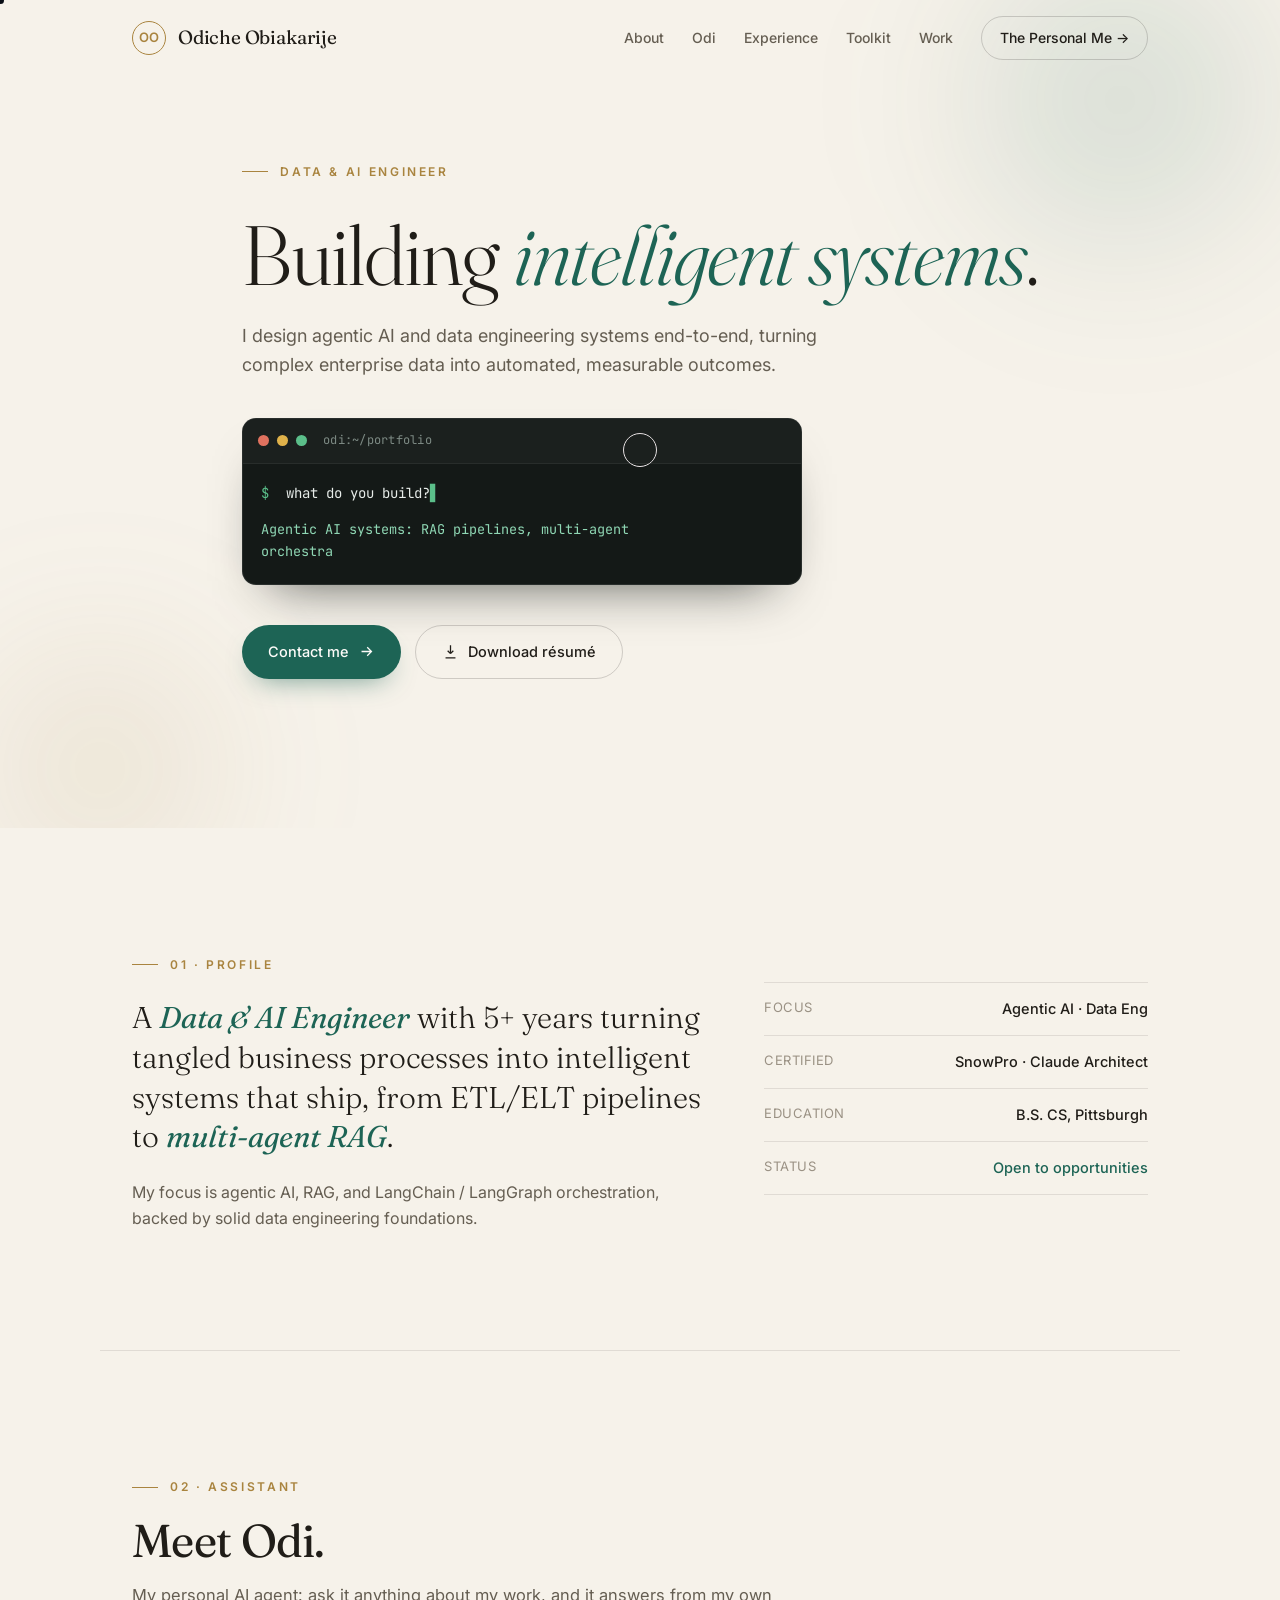
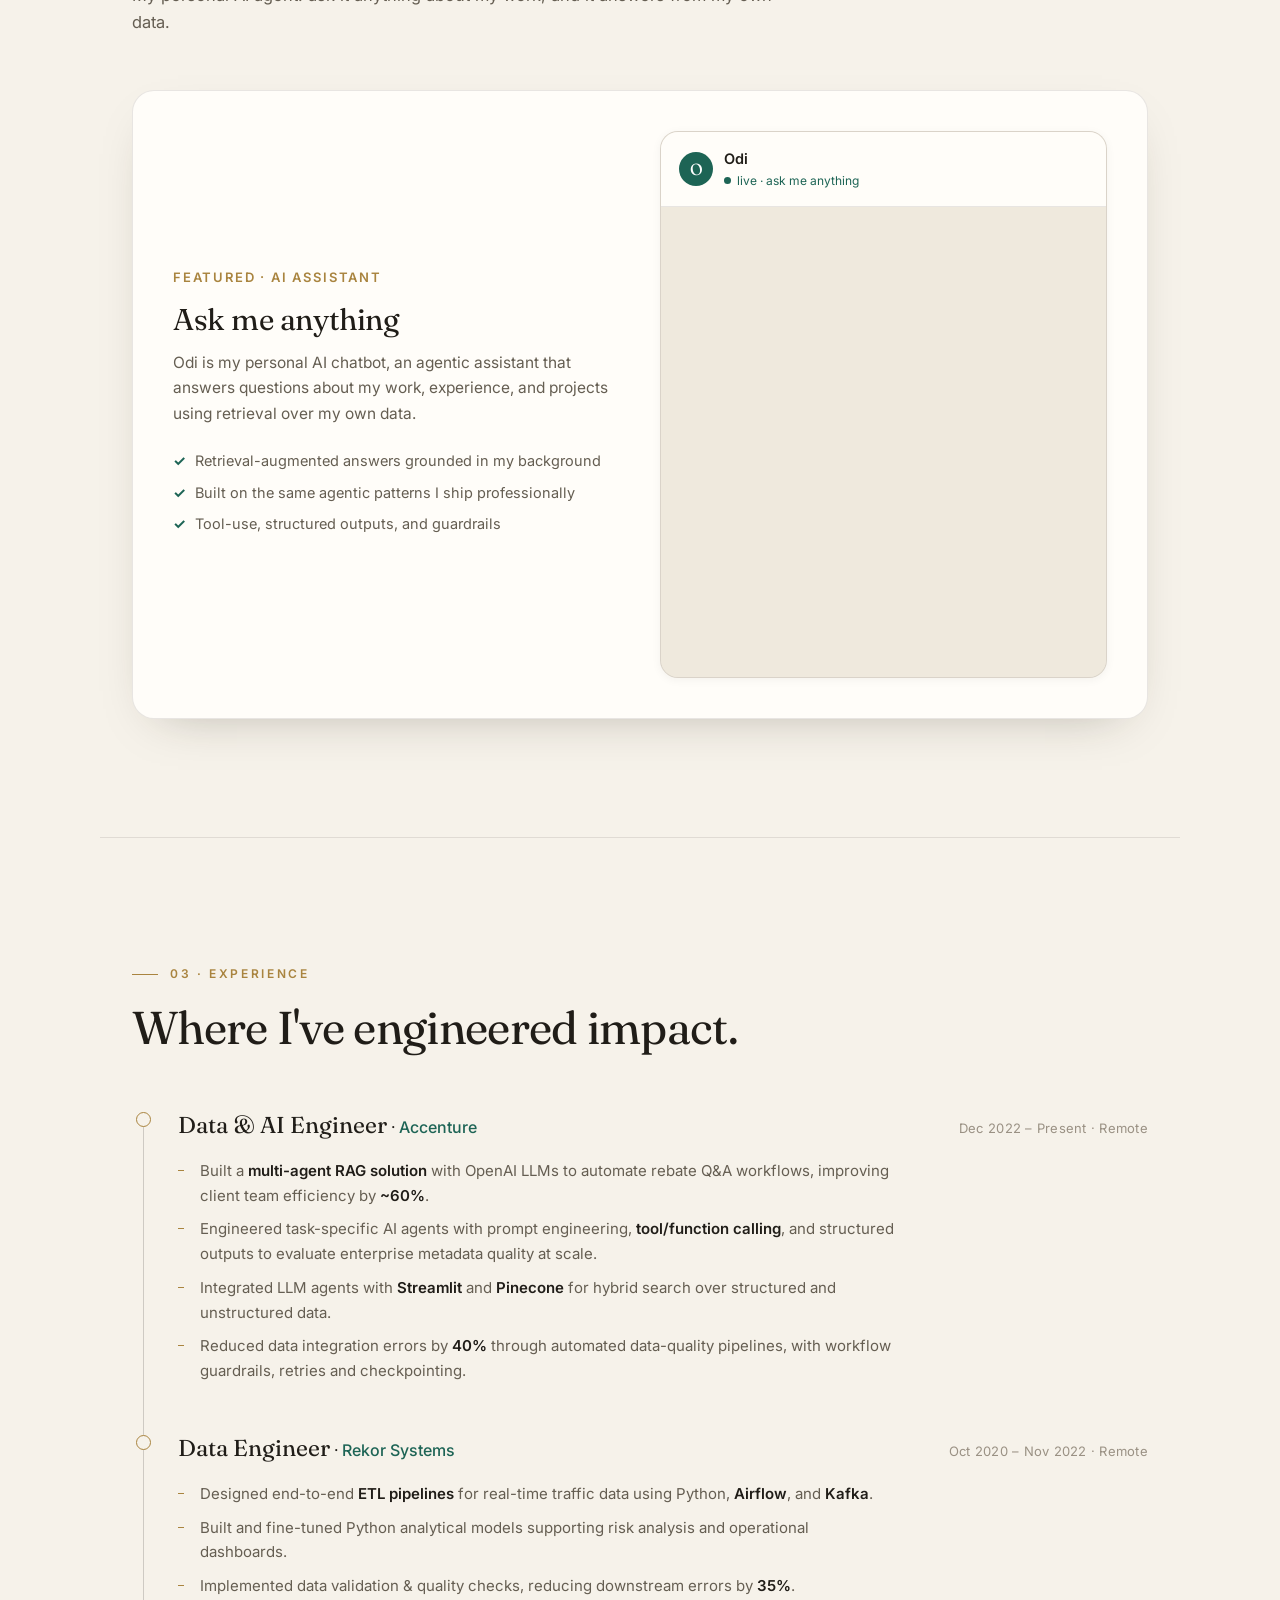
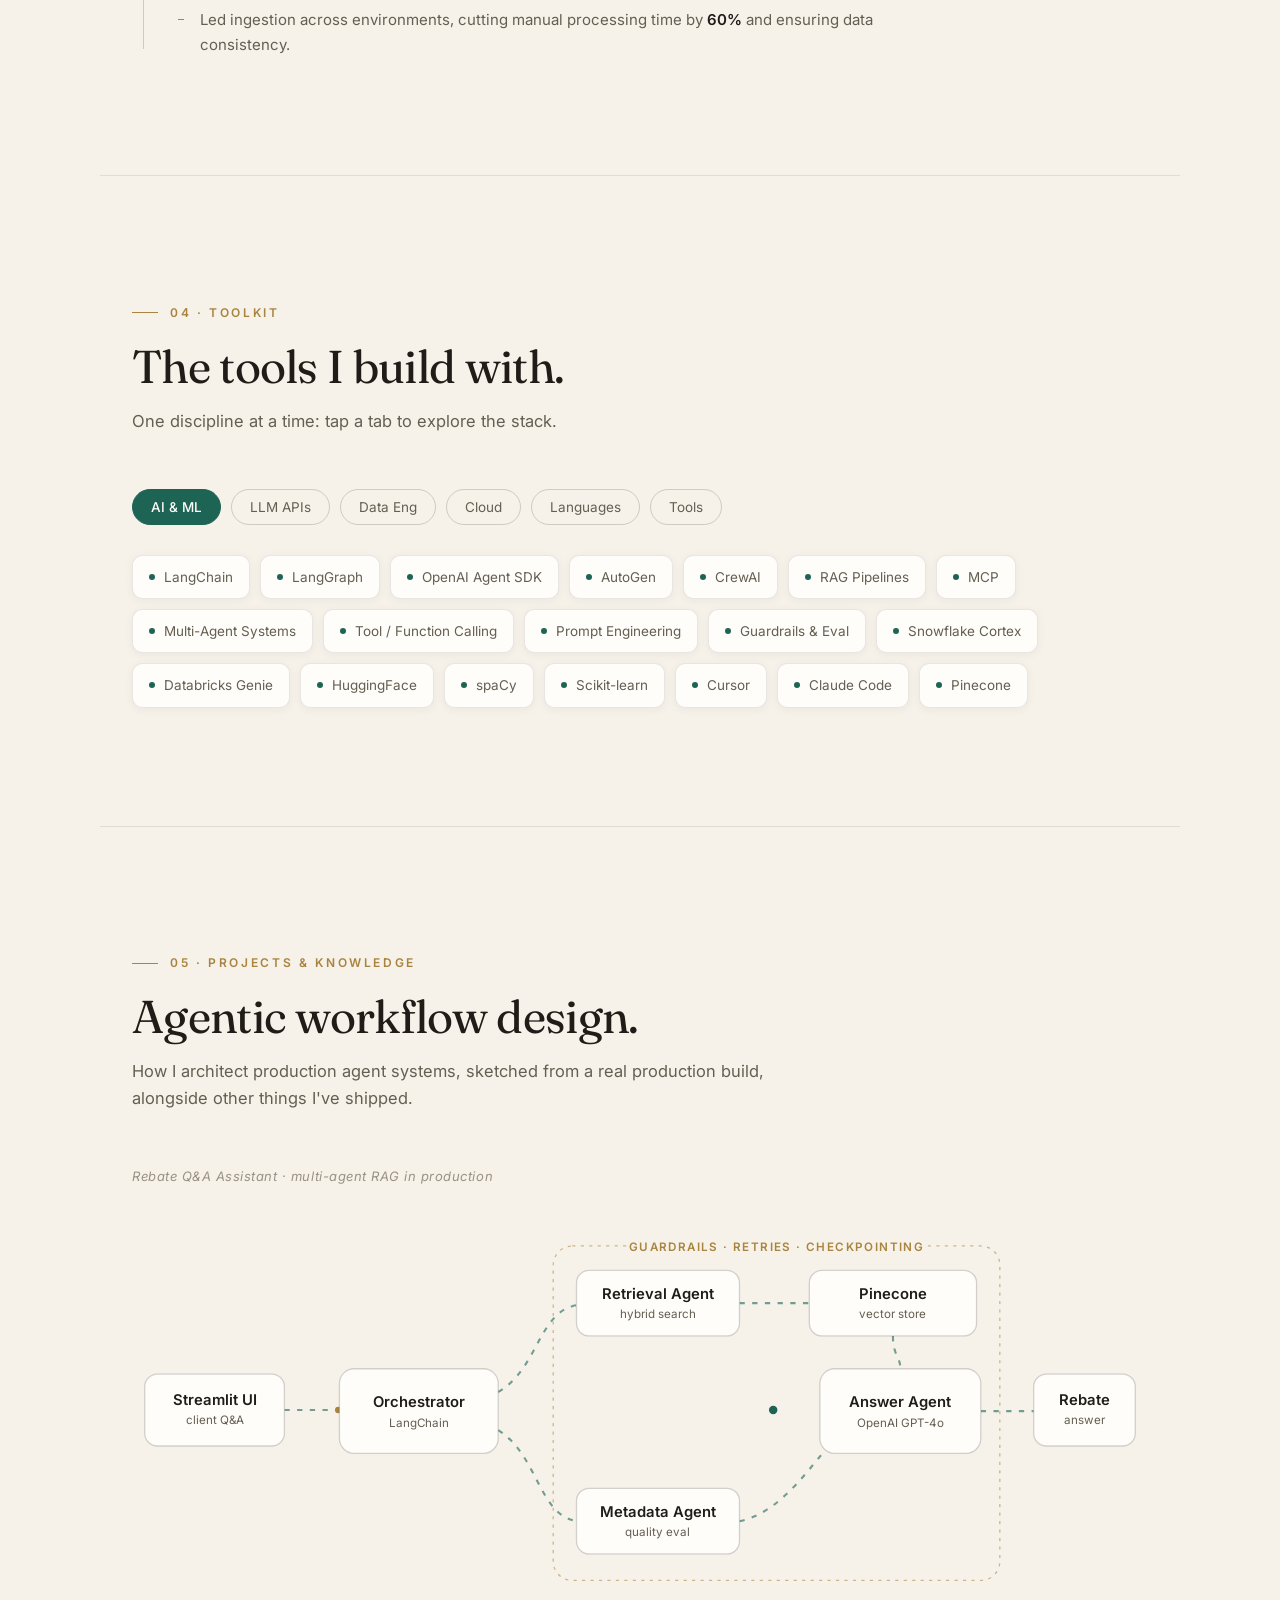
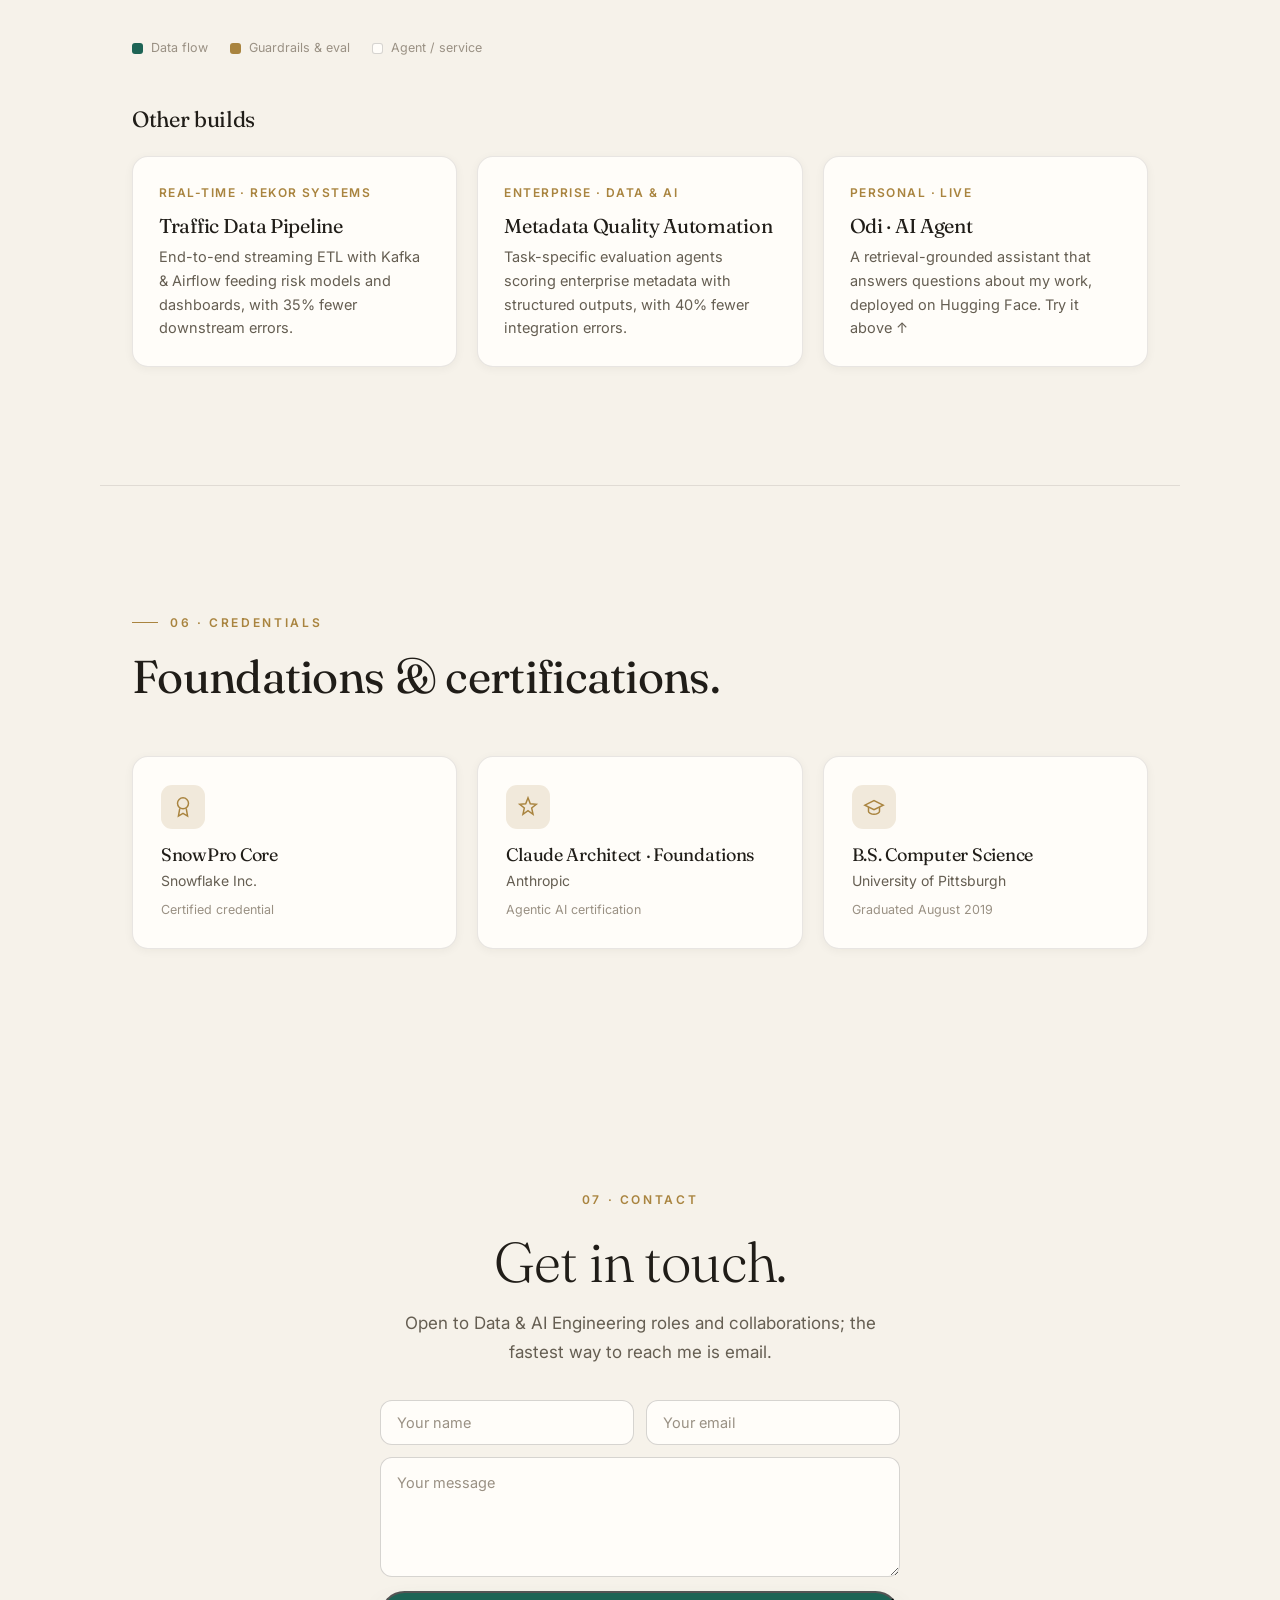
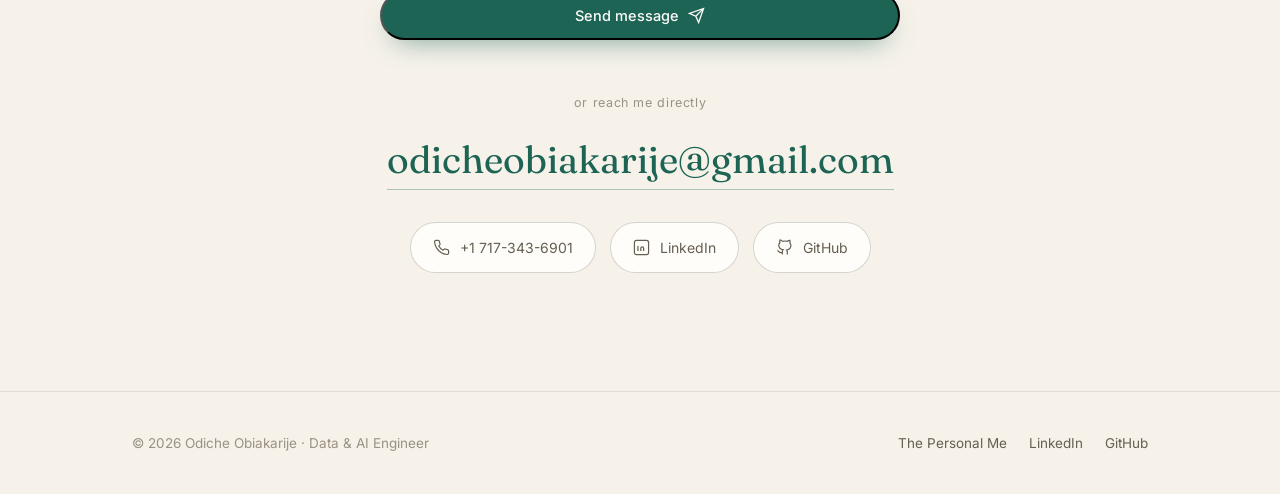
==== index.html @ f6e0ffb0 "Add responsive mobile nav and layout refinements - Hamburger menu with theme-aware dropdown on both " ====
<!DOCTYPE html>
<html lang="en">
<head>
<meta charset="UTF-8" />
<meta name="viewport" content="width=device-width, initial-scale=1.0" />
<title>Odiche Obiakarije · Data & AI Engineer</title>
<meta name="description" content="Odiche Obiakarije · Data & AI Engineer specializing in agentic AI, RAG pipelines, and scalable data engineering." />
<meta name="author" content="Odiche Obiakarije" />
<link rel="icon" href="favicon.svg" type="image/svg+xml" />
<meta property="og:type" content="website" />
<meta property="og:title" content="Odiche Obiakarije · Data & AI Engineer" />
<meta property="og:description" content="Agentic AI & data engineering: RAG pipelines, multi-agent systems, and the data platforms beneath them." />
<meta property="og:url" content="https://odiobiak.github.io/website-me/" />
<meta property="og:image" content="https://odiobiak.github.io/website-me/og-image.png" />
<meta name="twitter:card" content="summary_large_image" />
<meta name="twitter:title" content="Odiche Obiakarije · Data & AI Engineer" />
<meta name="twitter:description" content="Agentic AI & data engineering: RAG pipelines, multi-agent systems, and the data platforms beneath them." />
<meta name="twitter:image" content="https://odiobiak.github.io/website-me/og-image.png" />
<link rel="preconnect" href="https://fonts.googleapis.com" />
<link rel="preconnect" href="https://fonts.gstatic.com" crossorigin />
<link href="https://fonts.googleapis.com/css2?family=Fraunces:ital,opsz,wght@0,9..144,300..600;1,9..144,300..500&family=Inter:wght@300;400;500;600&family=JetBrains+Mono:wght@400;500&display=swap" rel="stylesheet" />
<link rel="stylesheet" href="styles.css?v=3" />
<style>
/* ---------- hero ---------- */
#hero{position:relative;min-height:92vh;display:flex;align-items:center;overflow:hidden}
.hero-orb{position:absolute;border-radius:50%;filter:blur(70px);pointer-events:none;z-index:0}
.orb-1{width:440px;height:440px;background:radial-gradient(circle,rgba(29,100,85,.18),transparent 68%);top:-120px;right:-60px}
.orb-2{width:360px;height:360px;background:radial-gradient(circle,rgba(169,132,63,.16),transparent 68%);bottom:-120px;left:-80px}
.hero-in{position:relative;z-index:2;padding:140px 0 90px;max-width:820px}
#hero .label{margin-bottom:28px}
#hero h1{font-size:clamp(42px,7vw,84px);margin-bottom:22px;font-weight:300}
#hero h1 em{font-style:italic;color:var(--accent)}
.hero-role{font-size:clamp(15px,2vw,18px);color:var(--muted);margin-bottom:26px;min-height:1.5em}
.hero-role .tw{color:var(--ink);font-weight:500}
.hero-role .cursor{color:var(--gold);animation:blink 1.1s steps(2) infinite}
@keyframes blink{50%{opacity:0}}
.hero-lede{font-size:18px;color:var(--muted);max-width:600px;margin-bottom:38px}
.hero-cta{display:flex;gap:14px;flex-wrap:wrap;margin-bottom:46px}
.hero-stats{display:flex;gap:0;flex-wrap:wrap;align-items:center}
.hero-stats .s{padding-right:30px;margin-right:30px;border-right:1px solid var(--line-2)}
.hero-stats .s:last-child{border-right:0}
.hero-stats .n{font-family:'Fraunces';font-size:30px;color:var(--ink);line-height:1}
.hero-stats .l{font-size:12.5px;color:var(--faint);letter-spacing:.04em;margin-top:6px}

/* ---------- about ---------- */
.about-grid{display:grid;grid-template-columns:1.5fr 1fr;gap:56px;align-items:center}
.about-lead{font-family:'Fraunces';font-size:clamp(22px,3vw,30px);font-weight:300;line-height:1.32;color:var(--ink);margin-bottom:22px}
.about-lead b{color:var(--accent);font-weight:400;font-style:italic}
.about-sub{color:var(--muted);font-size:16px}
.facts{border-top:1px solid var(--line)}
.fact{display:flex;justify-content:space-between;gap:14px;padding:14px 0;border-bottom:1px solid var(--line)}
.fact .k{color:var(--faint);font-size:13px;letter-spacing:.04em;text-transform:uppercase}
.fact .v{color:var(--ink);font-size:14.5px;font-weight:500;text-align:right}
.fact .v.ok{color:var(--accent)}

/* ---------- experience ---------- */
.timeline{position:relative;margin-left:4px}
.timeline::before{content:"";position:absolute;left:7px;top:8px;bottom:8px;width:1px;background:var(--line-2)}
.tl-item{position:relative;padding-left:42px;padding-bottom:46px}
.tl-item:last-child{padding-bottom:0}
.tl-dot{position:absolute;left:0;top:5px;width:15px;height:15px;border-radius:50%;background:var(--bg);border:1.5px solid var(--gold)}
.tl-dot::after{content:"";position:absolute;inset:3.5px;border-radius:50%;background:var(--gold);opacity:0;transition:opacity .3s}
.tl-item:hover .tl-dot::after{opacity:1}
.tl-top{display:flex;justify-content:space-between;flex-wrap:wrap;gap:6px;align-items:baseline;margin-bottom:4px}
.tl-role{font-family:'Fraunces';font-size:23px;color:var(--ink)}
.tl-co{color:var(--accent);font-weight:500}
.tl-date{font-size:13px;color:var(--faint);letter-spacing:.02em}
.tl-list{list-style:none;margin-top:14px;display:grid;gap:9px;max-width:720px}
.tl-list li{position:relative;padding-left:22px;color:var(--muted);font-size:15px}
.tl-list li::before{content:"";position:absolute;left:0;top:11px;width:6px;height:1px;background:var(--gold)}
.tl-list li b{color:var(--ink);font-weight:600}

/* ---------- toolkit ---------- */
.filterbar{display:flex;gap:10px;flex-wrap:wrap;margin-bottom:30px}
.fchip{padding:9px 18px;border-radius:999px;border:1px solid var(--line-2);background:transparent;color:var(--muted);font-size:13.5px;font-family:'Inter';cursor:pointer;transition:all .28s var(--ease)}
.fchip:hover{color:var(--ink);border-color:var(--accent)}
.fchip.active{background:var(--accent);color:#fdfcf9;border-color:var(--accent);font-weight:500}
.skills-cloud{display:flex;flex-wrap:wrap;gap:10px}
.skill{padding:10px 16px;border-radius:10px;background:var(--surface);border:1px solid var(--line);font-size:13.5px;color:var(--muted);transition:all .3s var(--ease);display:flex;align-items:center;gap:9px;box-shadow:var(--shadow-sm)}
.skill .dot{width:6px;height:6px;border-radius:50%;flex-shrink:0}
.skill:hover{color:var(--ink);border-color:var(--accent);transform:translateY(-2px)}
.skill.dim{opacity:.3;filter:grayscale(.5)}
@keyframes fadeCloud{from{opacity:0;transform:translateY(8px)}to{opacity:1;transform:none}}

/* ---------- projects ---------- */
.odi{display:grid;grid-template-columns:1fr 1fr;gap:40px;align-items:center;background:var(--surface);border:1px solid var(--line);border-radius:22px;padding:40px;box-shadow:var(--shadow-md)}
.odi h3{font-size:30px;margin-bottom:14px}
.odi .tagline{color:var(--gold);font-weight:600;font-size:13px;letter-spacing:.14em;text-transform:uppercase;margin-bottom:16px}
.odi p{color:var(--muted);font-size:15.5px;margin-bottom:22px}
.odi .feat{list-style:none;display:grid;gap:8px;margin-bottom:6px}
.odi .feat li{position:relative;padding-left:22px;color:var(--muted);font-size:14.5px}
.odi .feat li::before{content:"\2713";position:absolute;left:0;color:var(--accent);font-weight:700}
/* chat widget mock */
.chat{background:var(--bg-2);border:1px solid var(--line);border-radius:18px;overflow:hidden;box-shadow:var(--shadow-sm)}
.chat-head{display:flex;align-items:center;gap:11px;padding:15px 18px;background:var(--surface);border-bottom:1px solid var(--line)}
.chat-av{width:34px;height:34px;border-radius:50%;background:var(--accent);color:#fff;display:grid;place-items:center;font-family:'Fraunces';font-size:16px}
.chat-head .ct{font-weight:600;font-size:14.5px}
.chat-head .cs{font-size:12px;color:var(--accent);display:flex;align-items:center;gap:6px}
.chat-head .cs::before{content:"";width:7px;height:7px;border-radius:50%;background:var(--accent)}
.chat-body{padding:18px;display:flex;flex-direction:column;gap:12px;min-height:210px}
.bub{max-width:82%;padding:11px 15px;border-radius:16px;font-size:14px;line-height:1.5}
.bub.bot{align-self:flex-start;background:var(--surface);border:1px solid var(--line);border-bottom-left-radius:5px;color:var(--ink)}
.bub.me{align-self:flex-end;background:var(--accent);color:#fdfcf9;border-bottom-right-radius:5px}
.chat-input{display:flex;gap:10px;padding:14px 16px;border-top:1px solid var(--line);background:var(--surface)}
.chat-input input{flex:1;border:1px solid var(--line-2);background:var(--bg);border-radius:999px;padding:10px 16px;font-family:'Inter';font-size:14px;color:var(--ink)}
.chat-input input::placeholder{color:var(--faint)}
.chat-input button{width:40px;height:40px;border:0;border-radius:50%;background:var(--accent);color:#fff;cursor:pointer;display:grid;place-items:center}
.chat-input button svg{width:17px;height:17px;stroke:currentColor;fill:none;stroke-width:2}
.embed-note{font-size:12px;color:var(--faint);text-align:center;padding:9px;background:var(--gold-soft)}
.proj-more{display:grid;grid-template-columns:1fr 1fr;gap:20px;margin-top:24px}
.pcard{background:var(--surface);border:1px solid var(--line);border-radius:16px;padding:26px;transition:transform .35s var(--ease),border-color .35s;box-shadow:var(--shadow-sm)}
.pcard:hover{transform:translateY(-4px);border-color:var(--accent)}
.pcard .pk{font-size:12px;letter-spacing:.12em;text-transform:uppercase;color:var(--gold);font-weight:600;margin-bottom:12px}
.pcard h4{font-size:20px;margin-bottom:9px}
.pcard p{color:var(--muted);font-size:14.5px}

/* ---------- credentials ---------- */
.cred-grid{display:grid;grid-template-columns:repeat(3,1fr);gap:20px}
.cred{background:var(--surface);border:1px solid var(--line);border-radius:16px;padding:28px;transition:transform .35s var(--ease),border-color .35s;box-shadow:var(--shadow-sm)}
.cred:hover{transform:translateY(-4px);border-color:var(--gold)}
.cred .ic{width:44px;height:44px;border-radius:11px;background:var(--gold-soft);display:grid;place-items:center;margin-bottom:16px}
.cred .ic svg{width:22px;height:22px;stroke:var(--gold);fill:none;stroke-width:1.6}
.cred h4{font-size:18px;margin-bottom:5px}
.cred .sub{color:var(--muted);font-size:14px}
.cred .meta{font-size:12.5px;color:var(--faint);margin-top:8px}

/* ---------- contact ---------- */
#contact{text-align:center}
#contact h2{font-size:clamp(34px,5.5vw,56px);margin-bottom:18px;font-weight:300}
#contact h2 em{font-style:italic;color:var(--accent)}
#contact .sub{color:var(--muted);max-width:500px;margin:0 auto 34px;font-size:17px}
.contact-links{display:flex;gap:14px;justify-content:center;flex-wrap:wrap}
.cl{display:inline-flex;align-items:center;gap:10px;padding:13px 22px;border:1px solid var(--line-2);border-radius:999px;color:var(--muted);font-size:14px;transition:all .3s var(--ease);background:var(--surface)}
.cl:hover{color:var(--accent);border-color:var(--accent);transform:translateY(-2px)}
.cl svg{width:17px;height:17px;stroke:currentColor;fill:none;stroke-width:1.7}

@media(max-width:820px){
  .about-grid{grid-template-columns:1fr;gap:32px}
  .odi{grid-template-columns:1fr;padding:28px}
  .proj-more{grid-template-columns:1fr}
  .cred-grid{grid-template-columns:1fr}
  .hero-stats .s{padding-right:20px;margin-right:20px}
}

/* ---------- living hero terminal ---------- */
.terminal{max-width:560px;background:#141917;border:1px solid rgba(255,255,255,.09);border-radius:14px;overflow:hidden;box-shadow:0 26px 54px -30px rgba(15,20,18,.75);margin-bottom:40px}
.term-bar{display:flex;align-items:center;gap:8px;padding:12px 15px;background:#1b201e;border-bottom:1px solid rgba(255,255,255,.06)}
.tdot{width:11px;height:11px;border-radius:50%}
.tdot:nth-child(1){background:#e0725f}.tdot:nth-child(2){background:#e0b24a}.tdot:nth-child(3){background:#5bbf8a}
.tname{margin-left:8px;font-family:'JetBrains Mono',monospace;font-size:12px;color:#7d8a84;letter-spacing:.02em}
.term-body{padding:18px 18px 20px;min-height:120px;font-family:'JetBrains Mono',monospace}
.tline{font-size:14px;color:#e7ece9}
.tprompt{color:#5bbf8a;margin-right:9px}
.tcaret{color:#5bbf8a;animation:blink 1.05s steps(2) infinite}
.tans{margin-top:13px;font-size:13.5px;line-height:1.65;color:#8fd7b4;white-space:pre-wrap;min-height:2.6em}
/* ---------- odi iframe ---------- */
.odi-frame{width:100%;height:470px;border:0;display:block;background:var(--bg-2)}
/* ---------- architecture diagram ---------- */
.arch-wrap{overflow-x:auto;padding:6px 0}
.arch{width:100%;min-width:840px;height:auto;display:block}
.arch .nodebox{fill:var(--surface);stroke:var(--line-2);stroke-width:1.2}
.arch .nlabel{fill:var(--ink);font:600 14px 'Inter',sans-serif}
.arch .nsub{fill:var(--muted);font:400 11px 'Inter',sans-serif}
.arch .flow{fill:none;stroke:var(--accent);stroke-width:2;stroke-dasharray:5 7;opacity:.6;animation:archdash 1.1s linear infinite}
@keyframes archdash{to{stroke-dashoffset:-24}}
.arch .bound{fill:none;stroke:var(--gold);stroke-width:1.2;stroke-dasharray:3 5;opacity:.55}
.arch .blabel{fill:var(--gold);font:600 11px 'Inter',sans-serif;letter-spacing:.12em}
.arch .pkt{fill:var(--accent)}
.arch .pkt2{fill:var(--gold)}
.arch .pulse{animation:archpulse 2.6s ease-in-out infinite;transform-box:fill-box;transform-origin:center}
@keyframes archpulse{0%,100%{opacity:1}50%{opacity:.5}}
.arch-legend{display:flex;gap:22px;flex-wrap:wrap;margin-top:20px;font-size:12.5px;color:var(--faint)}
.arch-legend span{display:inline-flex;align-items:center;gap:8px}
.arch-legend i{width:11px;height:11px;border-radius:3px;display:inline-block}

/* workflow / contact refinements */
.wf-caption{font-size:13px;color:var(--faint);letter-spacing:.04em;margin-bottom:16px;font-style:italic}
.wf-sub{font-size:22px;margin:50px 0 20px}
.proj-3{grid-template-columns:repeat(3,1fr)}
a.pcard{display:block;color:inherit;text-decoration:none}
.contact-email{display:inline-block;font-family:'Fraunces',serif;font-size:clamp(24px,4vw,38px);color:var(--accent);margin:4px 0 30px;position:relative}
.contact-email::after{content:"";position:absolute;left:0;bottom:2px;height:1px;width:100%;background:var(--accent);opacity:.35;transition:opacity .3s}
.contact-email:hover::after{opacity:1}
@media(max-width:820px){.proj-3{grid-template-columns:1fr}}

/* ---------- contact form ---------- */
.contact-form{max-width:520px;margin:10px auto 22px;text-align:left}
.cf-row{display:flex;gap:12px;margin-bottom:12px}
.cf-input{width:100%;background:var(--surface);border:1px solid var(--line-2);border-radius:12px;padding:13px 16px;font-family:'Inter',sans-serif;font-size:14.5px;color:var(--ink);transition:border-color .25s,box-shadow .25s}
.cf-input::placeholder{color:var(--faint)}
.cf-input:focus{outline:none;border-color:var(--accent);box-shadow:0 0 0 3px var(--accent-soft)}
.cf-msg{display:block;margin-bottom:14px;resize:vertical;min-height:112px;line-height:1.6}
.cf-btn{width:100%;justify-content:center}
.cf-btn:disabled{opacity:.6;cursor:default}
.cf-status{margin-top:14px;font-size:13.5px;color:var(--muted);min-height:1.2em;text-align:center}
.cf-status.ok{color:var(--accent)}
.cf-status.err{color:#c4502a}
.cf-alt{text-align:center;font-size:12.5px;color:var(--faint);letter-spacing:.05em;margin:4px 0 12px}
@media(max-width:560px){.cf-row{flex-direction:column;gap:12px}}
</style>
</head>
<body>
<div id="progress"></div>

<nav id="nav">
  <div class="wrap nav-in">
    <a href="#hero" class="brand"><span class="mono-badge">OO</span> Odiche Obiakarije</a>
    <div class="nav-links">
      <a href="#about" class="underline">About</a>
      <a href="#assistant" class="underline">Odi</a>
      <a href="#experience" class="underline">Experience</a>
      <a href="#toolkit" class="underline">Toolkit</a>
      <a href="#workflow" class="underline">Work</a>
      <a href="creative.html" class="nav-pill">The Personal Me &rarr;</a>
    </div>
    <button class="nav-burger" aria-label="Menu" aria-expanded="false"><span></span><span></span><span></span></button>
  </div>
</nav>

<!-- HERO -->
<header id="hero">
  <div class="hero-orb orb-1"></div>
  <div class="hero-orb orb-2"></div>
  <div class="wrap hero-in">
    <span class="label">Data &amp; AI Engineer</span>
    <h1>Building <em>intelligent systems</em>.</h1>
    <p class="hero-lede">I design agentic AI and data engineering systems end-to-end, turning complex enterprise data into automated, measurable outcomes.</p>
    <div class="terminal" id="term" aria-hidden="true">
      <div class="term-bar"><span class="tdot"></span><span class="tdot"></span><span class="tdot"></span><span class="tname">odi:~/portfolio</span></div>
      <div class="term-body">
        <div class="tline"><span class="tprompt">$</span> <span class="tq" id="tq"></span><span class="tcaret">&#9611;</span></div>
        <div class="tans" id="ta"></div>
      </div>
    </div>
    <div class="hero-cta">
      <a href="#contact" class="btn btn-primary">Contact me <svg viewBox="0 0 24 24"><path d="M5 12h14M13 6l6 6-6 6"/></svg></a>
      <a href="assets/Odiche_Obiakarije_Resume.pdf" download class="btn btn-ghost"><svg viewBox="0 0 24 24"><path d="M12 3v12m0 0l-4-4m4 4l4-4M5 21h14"/></svg> Download r&eacute;sum&eacute;</a>
    </div>
  </div>
</header>

<!-- ABOUT -->
<section id="about">
  <div class="wrap">
    <div class="about-grid">
      <div class="reveal">
        <span class="label" style="margin-bottom:24px">01 · Profile</span>
        <p class="about-lead">A <b>Data &amp; AI Engineer</b> with 5+ years turning tangled business processes into intelligent systems that ship, from ETL/ELT pipelines to <b>multi-agent RAG</b>.</p>
        <p class="about-sub">My focus is agentic AI, RAG, and LangChain / LangGraph orchestration, backed by solid data engineering foundations.</p>
      </div>
      <div class="reveal d1">
        <div class="facts">
          <div class="fact"><span class="k">Focus</span><span class="v">Agentic AI · Data Eng</span></div>
          <div class="fact"><span class="k">Certified</span><span class="v">SnowPro · Claude Architect</span></div>
          <div class="fact"><span class="k">Education</span><span class="v">B.S. CS, Pittsburgh</span></div>
          <div class="fact"><span class="k">Status</span><span class="v ok">Open to opportunities</span></div>
        </div>
      </div>
    </div>
  </div>
</section>

<div class="divider"></div>

<!-- ASSISTANT -->
<section id="assistant">
  <div class="wrap">
    <div class="sec-head reveal">
      <span class="label">02 · Assistant</span>
      <h2>Meet Odi.</h2>
      <p>My personal AI agent: ask it anything about my work, and it answers from my own data.</p>
    </div>
    <div class="odi reveal">
      <div>
        <div class="tagline">Featured · AI Assistant</div>
        <h3>Ask me anything</h3>
        <p>Odi is my personal AI chatbot, an agentic assistant that answers questions about my work, experience, and projects using retrieval over my own data.</p>
        <ul class="feat">
          <li>Retrieval-augmented answers grounded in my background</li>
          <li>Built on the same agentic patterns I ship professionally</li>
          <li>Tool-use, structured outputs, and guardrails</li>
        </ul>
      </div>
      <div class="chat">
        <div class="chat-head">
          <div class="chat-av">O</div>
          <div><div class="ct">Odi</div><div class="cs">live · ask me anything</div></div>
        </div>
        <iframe class="odi-frame" data-src="https://odiche-profile-ai-agent.hf.space" loading="lazy" allow="clipboard-write" title="Odi, Odiche's AI assistant"></iframe>
      </div>
    </div>
  </div>
</section>

<div class="divider"></div>

<!-- EXPERIENCE -->
<section id="experience">
  <div class="wrap">
    <div class="sec-head reveal">
      <span class="label">03 · Experience</span>
      <h2>Where I've engineered impact.</h2>
    </div>
    <div class="timeline">
      <div class="tl-item reveal">
        <span class="tl-dot"></span>
        <div class="tl-top">
          <div><span class="tl-role">Data &amp; AI Engineer</span> · <span class="tl-co">Accenture</span></div>
          <span class="tl-date">Dec 2022 – Present · Remote</span>
        </div>
        <ul class="tl-list">
          <li>Built a <b>multi-agent RAG solution</b> with OpenAI LLMs to automate rebate Q&amp;A workflows, improving client team efficiency by <b>~60%</b>.</li>
          <li>Engineered task-specific AI agents with prompt engineering, <b>tool/function calling</b>, and structured outputs to evaluate enterprise metadata quality at scale.</li>
          <li>Integrated LLM agents with <b>Streamlit</b> and <b>Pinecone</b> for hybrid search over structured and unstructured data.</li>
          <li>Reduced data integration errors by <b>40%</b> through automated data-quality pipelines, with workflow guardrails, retries and checkpointing.</li>
        </ul>
      </div>
      <div class="tl-item reveal d1">
        <span class="tl-dot"></span>
        <div class="tl-top">
          <div><span class="tl-role">Data Engineer</span> · <span class="tl-co">Rekor Systems</span></div>
          <span class="tl-date">Oct 2020 – Nov 2022 · Remote</span>
        </div>
        <ul class="tl-list">
          <li>Designed end-to-end <b>ETL pipelines</b> for real-time traffic data using Python, <b>Airflow</b>, and <b>Kafka</b>.</li>
          <li>Built and fine-tuned Python analytical models supporting risk analysis and operational dashboards.</li>
          <li>Implemented data validation &amp; quality checks, reducing downstream errors by <b>35%</b>.</li>
          <li>Led ingestion across environments, cutting manual processing time by <b>60%</b> and ensuring data consistency.</li>
        </ul>
      </div>
    </div>
  </div>
</section>

<div class="divider"></div>

<!-- TOOLKIT -->
<section id="toolkit">
  <div class="wrap">
    <div class="sec-head reveal">
      <span class="label">04 · Toolkit</span>
      <h2>The tools I build with.</h2>
      <p>One discipline at a time: tap a tab to explore the stack.</p>
    </div>
    <div class="filterbar reveal" id="filterbar"></div>
    <div class="skills-cloud reveal d1" id="cloud"></div>
  </div>
</section>

<div class="divider"></div>

<!-- WORKFLOW / PROJECTS & KNOWLEDGE -->
<section id="workflow">
  <div class="wrap">
    <div class="sec-head reveal">
      <span class="label">05 · Projects &amp; Knowledge</span>
      <h2>Agentic workflow design.</h2>
      <p>How I architect production agent systems, sketched from a real production build, alongside other things I've shipped.</p>
    </div>
    <div class="wf-caption reveal">Rebate Q&amp;A Assistant · multi-agent RAG in production</div>
    <div class="arch-wrap reveal">
      <svg class="arch" viewBox="0 0 960 380" role="img" aria-label="Rebate Q&A multi-agent RAG architecture">
        <rect class="bound" x="398" y="34" width="422" height="316" rx="18"/>
        <rect x="470" y="26" width="278" height="18" fill="var(--bg)"/>
        <text class="blabel" x="609" y="39" text-anchor="middle">GUARDRAILS · RETRIES · CHECKPOINTING</text>
        <path class="flow" d="M144,189 H196"/>
        <path class="flow" d="M346,172 C384,150 384,96 420,90"/>
        <path class="flow" d="M346,208 C384,232 384,288 420,294"/>
        <path class="flow" d="M574,88 H640"/>
        <path class="flow" d="M719,119 C719,138 726,138 726,150"/>
        <path class="flow" d="M574,294 C614,286 642,240 658,224"/>
        <path class="flow" d="M802,190 H852"/>
        <circle class="pkt" r="4"><animateMotion dur="3.4s" repeatCount="indefinite" path="M78,189 H900"/></circle>
        <circle class="pkt2" r="3"><animateMotion dur="3.4s" begin="1.7s" repeatCount="indefinite" path="M78,189 H900"/></circle>
        <g><rect class="nodebox" x="12" y="155" width="132" height="68" rx="12"/><text class="nlabel" x="78" y="184" text-anchor="middle">Streamlit UI</text><text class="nsub" x="78" y="202" text-anchor="middle">client Q&amp;A</text></g>
        <g><rect class="nodebox" x="196" y="150" width="150" height="80" rx="14"/><text class="nlabel" x="271" y="186" text-anchor="middle">Orchestrator</text><text class="nsub" x="271" y="205" text-anchor="middle">LangChain</text></g>
        <g><rect class="nodebox" x="420" y="57" width="154" height="62" rx="12"/><text class="nlabel" x="497" y="84" text-anchor="middle">Retrieval Agent</text><text class="nsub" x="497" y="102" text-anchor="middle">hybrid search</text></g>
        <g><rect class="nodebox" x="420" y="263" width="154" height="62" rx="12"/><text class="nlabel" x="497" y="290" text-anchor="middle">Metadata Agent</text><text class="nsub" x="497" y="308" text-anchor="middle">quality eval</text></g>
        <g><rect class="nodebox pulse" x="640" y="57" width="158" height="62" rx="12"/><text class="nlabel" x="719" y="84" text-anchor="middle">Pinecone</text><text class="nsub" x="719" y="102" text-anchor="middle">vector store</text></g>
        <g><rect class="nodebox pulse" x="650" y="150" width="152" height="80" rx="14"/><text class="nlabel" x="726" y="186" text-anchor="middle">Answer Agent</text><text class="nsub" x="726" y="205" text-anchor="middle">OpenAI GPT-4o</text></g>
        <g><rect class="nodebox" x="852" y="155" width="96" height="68" rx="12"/><text class="nlabel" x="900" y="184" text-anchor="middle">Rebate</text><text class="nsub" x="900" y="202" text-anchor="middle">answer</text></g>
      </svg>
    </div>
    <div class="arch-legend reveal">
      <span><i style="background:var(--accent)"></i> Data flow</span>
      <span><i style="background:var(--gold)"></i> Guardrails &amp; eval</span>
      <span><i style="background:var(--surface);border:1px solid var(--line-2)"></i> Agent / service</span>
    </div>
    <h3 class="wf-sub reveal">Other builds</h3>
    <div class="proj-more proj-3 reveal">
      <div class="pcard">
        <div class="pk">Real-time · Rekor Systems</div>
        <h4>Traffic Data Pipeline</h4>
        <p>End-to-end streaming ETL with Kafka &amp; Airflow feeding risk models and dashboards, with 35% fewer downstream errors.</p>
      </div>
      <div class="pcard">
        <div class="pk">Enterprise · Data &amp; AI</div>
        <h4>Metadata Quality Automation</h4>
        <p>Task-specific evaluation agents scoring enterprise metadata with structured outputs, with 40% fewer integration errors.</p>
      </div>
      <a class="pcard" href="#assistant">
        <div class="pk">Personal · Live</div>
        <h4>Odi · AI Agent</h4>
        <p>A retrieval-grounded assistant that answers questions about my work, deployed on Hugging Face. Try it above &uarr;</p>
      </a>
    </div>
  </div>
</section>

<div class="divider"></div>

<!-- CREDENTIALS -->
<section id="credentials">
  <div class="wrap">
    <div class="sec-head reveal">
      <span class="label">06 · Credentials</span>
      <h2>Foundations &amp; certifications.</h2>
    </div>
    <div class="cred-grid">
      <div class="cred reveal">
        <div class="ic"><svg viewBox="0 0 24 24"><circle cx="12" cy="8" r="6"/><path d="M8.5 13.5L7 22l5-3 5 3-1.5-8.5"/></svg></div>
        <h4>SnowPro Core</h4><div class="sub">Snowflake Inc.</div><div class="meta">Certified credential</div>
      </div>
      <div class="cred reveal d1">
        <div class="ic"><svg viewBox="0 0 24 24"><path d="M12 2l2.5 6.5L21 9l-5 4 1.5 7L12 16l-5.5 4L8 13 3 9l6.5-.5z"/></svg></div>
        <h4>Claude Architect · Foundations</h4><div class="sub">Anthropic</div><div class="meta">Agentic AI certification</div>
      </div>
      <div class="cred reveal d2">
        <div class="ic"><svg viewBox="0 0 24 24"><path d="M22 10L12 5 2 10l10 5 10-5z"/><path d="M6 12v5c0 1 3 3 6 3s6-2 6-3v-5"/></svg></div>
        <h4>B.S. Computer Science</h4><div class="sub">University of Pittsburgh</div><div class="meta">Graduated August 2019</div>
      </div>
    </div>
  </div>
</section>

<!-- CONTACT -->
<section id="contact">
  <div class="wrap reveal">
    <span class="label center" style="margin-bottom:22px">07 · Contact</span>
    <h2>Get in touch.</h2>
    <p class="sub">Open to Data &amp; AI Engineering roles and collaborations; the fastest way to reach me is email.</p>
    <form class="contact-form reveal" id="cform" action="https://formsubmit.co/ajax/odicheobiakarije@gmail.com" method="POST">
      <div class="cf-row">
        <input class="cf-input" type="text" name="name" placeholder="Your name" required autocomplete="name" />
        <input class="cf-input" type="email" name="email" placeholder="Your email" required autocomplete="email" />
      </div>
      <textarea class="cf-input cf-msg" name="message" rows="4" placeholder="Your message" required></textarea>
      <input type="hidden" name="_subject" value="New message from your portfolio" />
      <input type="hidden" name="_template" value="table" />
      <input type="text" name="_honey" style="display:none" tabindex="-1" autocomplete="off" aria-hidden="true" />
      <button class="btn btn-primary cf-btn" type="submit">Send message <svg viewBox="0 0 24 24"><path d="M22 2L11 13M22 2l-7 20-4-9-9-4 20-7z"/></svg></button>
      <div class="cf-status" id="cstatus" aria-live="polite"></div>
    </form>
    <div class="cf-alt">or reach me directly</div>
    <a class="contact-email" href="mailto:odicheobiakarije@gmail.com">odicheobiakarije@gmail.com</a>
    <div class="contact-links">
      <a class="cl" href="tel:+17173436901"><svg viewBox="0 0 24 24"><path d="M22 16.9v3a2 2 0 01-2.2 2 19.8 19.8 0 01-8.6-3 19.5 19.5 0 01-6-6 19.8 19.8 0 01-3-8.6A2 2 0 014.1 2h3a2 2 0 012 1.7c.1 1 .4 1.9.7 2.8a2 2 0 01-.4 2.1L8.1 9.9a16 16 0 006 6l1.3-1.3a2 2 0 012.1-.4c.9.3 1.8.6 2.8.7a2 2 0 011.7 2z"/></svg> +1 717-343-6901</a>
      <a class="cl" href="https://www.linkedin.com/in/odicheobiak" target="_blank" rel="noopener"><svg viewBox="0 0 24 24"><rect x="2" y="2" width="20" height="20" rx="3"/><path d="M7 10v7M7 7v.01M11 17v-4a2 2 0 014 0v4"/></svg> LinkedIn</a>
      <a class="cl" href="https://github.com/Odiobiak" target="_blank" rel="noopener"><svg viewBox="0 0 24 24"><path d="M9 19c-5 1.5-5-2.5-7-3m14 6v-3.9a3.4 3.4 0 00-1-2.6c3-.3 6-1.5 6-6.6a5.1 5.1 0 00-1.4-3.5 4.8 4.8 0 00-.1-3.5s-1.1-.3-3.6 1.4a12.4 12.4 0 00-6.6 0C6.7 1.1 5.6 1.4 5.6 1.4a4.8 4.8 0 00-.1 3.5A5.1 5.1 0 004 8.4c0 5 3 6.3 6 6.6a3.4 3.4 0 00-1 2.6V22"/></svg> GitHub</a>
    </div>
  </div>
</section>

<footer>
  <div class="wrap foot-in">
    <span class="fl">© <span id="year"></span> Odiche Obiakarije · Data &amp; AI Engineer</span>
    <span class="fr">
      <a href="creative.html">The Personal Me</a>
      <a href="https://www.linkedin.com/in/odicheobiak" target="_blank" rel="noopener">LinkedIn</a>
      <a href="https://github.com/Odiobiak" target="_blank" rel="noopener">GitHub</a>
    </span>
  </div>
</footer>

<script>
document.getElementById('year').textContent=new Date().getFullYear();
var nav=document.getElementById('nav'),prog=document.getElementById('progress');
addEventListener('scroll',function(){
  var y=scrollY;nav.classList.toggle('scrolled',y>40);
  var h=document.documentElement.scrollHeight-innerHeight;
  prog.style.width=(y/h*100)+'%';
});
/* living terminal */
(function(){
  var qs=[
    {q:'what do you build?',a:'Agentic AI systems: RAG pipelines, multi-agent\norchestration, and the data platforms beneath them.'},
    {q:'your stack?',a:'LangChain · LangGraph · Pinecone · Snowflake ·\nAirflow · Python. Tool-use, guardrails, evals.'},
    {q:'impact?',a:'~60% team efficiency · 40% fewer data errors ·\nreal systems shipped to production.'}
  ];
  var tq=document.getElementById('tq'),ta=document.getElementById('ta');if(!tq)return;var i=0;
  function typeQ(cb){var w=qs[i].q,n=0;(function s(){tq.textContent=w.slice(0,n++);if(n<=w.length)setTimeout(s,50);else setTimeout(cb,560);})();}
  function streamA(cb){var w=qs[i].a,n=0;(function s(){ta.textContent=w.slice(0,n++);if(n<=w.length)setTimeout(s,16);else setTimeout(cb,2300);})();}
  function clr(cb){tq.textContent='';ta.textContent='';setTimeout(cb,300);}
  (function loop(){typeQ(function(){streamA(function(){clr(function(){i=(i+1)%qs.length;loop();});});});})();
})();
/* contact form (portable, no backend) */
(function(){
  var cf=document.getElementById('cform');if(!cf)return;
  cf.addEventListener('submit',function(e){
    e.preventDefault();
    var st=document.getElementById('cstatus'),btn=cf.querySelector('.cf-btn');
    var data=Object.fromEntries(new FormData(cf).entries());
    if(data._honey){return;}
    btn.disabled=true;st.className='cf-status';st.textContent='Sending your message…';
    fetch(cf.action,{method:'POST',headers:{'Content-Type':'application/json','Accept':'application/json'},body:JSON.stringify(data)})
      .then(function(r){if(!r.ok)throw 0;return r.json();})
      .then(function(){cf.reset();st.className='cf-status ok';st.textContent='Thanks! Your message is on its way.';btn.disabled=false;})
      .catch(function(){st.className='cf-status err';st.textContent='Something went wrong. Please email me directly above.';btn.disabled=false;});
  });
})();
/* reveal */
var io=new IntersectionObserver(function(es){es.forEach(function(e){if(e.isIntersecting){e.target.classList.add('in');io.unobserve(e.target);}});},{threshold:.12});
document.querySelectorAll('.reveal').forEach(function(el){io.observe(el);});
/* keep page at top on load, and only load the Odi iframe when its section is near view */
if('scrollRestoration' in history){history.scrollRestoration='manual';}
var oframe=document.querySelector('.odi-frame');
if(oframe&&oframe.dataset.src){
  var oio=new IntersectionObserver(function(es){es.forEach(function(e){if(e.isIntersecting){oframe.src=oframe.dataset.src;oio.disconnect();}});},{rootMargin:'250px'});
  oio.observe(oframe);
}
/* toolkit */
var CATS={
  'AI & ML':{c:'#1d6455',items:['LangChain','LangGraph','OpenAI Agent SDK','AutoGen','CrewAI','RAG Pipelines','MCP','Multi-Agent Systems','Tool / Function Calling','Prompt Engineering','Guardrails & Eval','Snowflake Cortex','Databricks Genie','HuggingFace','spaCy','Scikit-learn','Cursor','Claude Code','Pinecone']},
  'LLM APIs':{c:'#a9843f',items:['OpenAI GPT-4o','Anthropic Claude','Google Gemini','DeepSeek']},
  'Data Eng':{c:'#2a8570',items:['Snowflake','Databricks','Unity Catalog','Apache Kafka','PySpark','Hadoop','AWS Glue','Airflow','ETL / ELT','dbt','Collibra','Pandas','PGVector','Postgres']},
  'Cloud':{c:'#7a5b8e',items:['AWS S3','Redshift','AWS Bedrock','Lambda','RDS','Azure ADF','Blob Storage','Data Lake','Delta Lake','Docker','Kubernetes']},
  'Languages':{c:'#b5603f',items:['Python','SQL','NoSQL','Java','R','HTML']},
  'Tools':{c:'#4a7a4a',items:['Git / GitHub','Tableau','Postman','UiPath (RPA)','FastAPI','Pydantic','Power BI','QGIS','UV','Agile / Scrum']}
};
var cloud=document.getElementById('cloud'),fbar=document.getElementById('filterbar'),cats=Object.keys(CATS);
cats.forEach(function(cat,i){var b=document.createElement('button');b.className='fchip'+(i===0?' active':'');b.textContent=cat;
  b.onclick=function(){document.querySelectorAll('.fchip').forEach(function(x){x.classList.remove('active');});b.classList.add('active');filter(cat);};fbar.appendChild(b);});
cats.forEach(function(cat){CATS[cat].items.forEach(function(it){var s=document.createElement('span');s.className='skill';s.dataset.cat=cat;
  s.innerHTML='<span class="dot" style="background:'+CATS[cat].c+'"></span>'+it;cloud.appendChild(s);});});
function filter(cat){document.querySelectorAll('.skill').forEach(function(s){s.style.display=(s.dataset.cat===cat)?'':'none';});cloud.style.animation='none';void cloud.offsetHeight;cloud.style.animation='fadeCloud .45s var(--ease)';}
filter(cats[0]);
</script>
<script src="polish.js?v=3"></script>
</body>
</html>
---- styles.css ----
/* ============================================================
   Odiche Obiakarije · Portfolio · Shared design system
   Light Editorial
   ============================================================ */
:root{
  --bg:#f6f2ea;
  --bg-2:#efe9dd;
  --surface:#fffdf9;
  --surface-2:#f3ede1;
  --line:rgba(30,27,22,.10);
  --line-2:rgba(30,27,22,.18);
  --ink:#201d18;
  --muted:#655e52;
  --faint:#9a9184;
  --accent:#1d6455;
  --accent-2:#2a8570;
  --gold:#a9843f;
  --gold-soft:rgba(169,132,63,.16);
  --accent-soft:rgba(29,100,85,.09);
  --shadow-sm:0 2px 10px rgba(40,33,20,.05);
  --shadow-md:0 18px 50px -28px rgba(40,33,20,.35);
  --ease:cubic-bezier(.22,1,.36,1);
  --maxw:1080px;
}
*{box-sizing:border-box;margin:0;padding:0}
html{scroll-behavior:smooth}
body{background:var(--bg);color:var(--ink);font-family:'Inter',system-ui,-apple-system,sans-serif;line-height:1.65;-webkit-font-smoothing:antialiased;overflow-x:hidden}
::selection{background:var(--accent);color:#fff}
a{color:inherit;text-decoration:none}
img{max-width:100%;display:block}
h1,h2,h3,h4{font-family:'Fraunces',Georgia,serif;font-weight:400;line-height:1.06;letter-spacing:-.015em;color:var(--ink)}
.wrap{max-width:var(--maxw);margin:0 auto;padding:0 32px}
.serif{font-family:'Fraunces',serif}
.label{font-size:12px;letter-spacing:.22em;text-transform:uppercase;color:var(--gold);font-weight:600;display:inline-flex;align-items:center;gap:12px}
.label::before{content:"";width:26px;height:1px;background:var(--gold)}
.label.center{justify-content:center}
.label.center::before{display:none}
#progress{position:fixed;top:0;left:0;height:2px;width:0;background:var(--accent);z-index:200}
nav{position:fixed;top:0;left:0;right:0;z-index:100;transition:background .4s,box-shadow .4s,border-color .4s;border-bottom:1px solid transparent}
nav.scrolled{background:rgba(246,242,234,.82);backdrop-filter:blur(12px) saturate(1.4);border-bottom:1px solid var(--line)}
.nav-in{display:flex;align-items:center;justify-content:space-between;height:76px}
.brand{display:flex;align-items:center;gap:12px;font-family:'Fraunces',serif;font-size:19px;letter-spacing:-.01em;color:var(--ink)}
.brand .mono-badge{width:34px;height:34px;border-radius:50%;border:1px solid var(--gold);color:var(--gold);display:grid;place-items:center;font-size:13px;font-family:'Inter';font-weight:600}
.nav-links{display:flex;align-items:center;gap:28px}
.nav-links a{font-size:14px;color:var(--muted);transition:color .25s;position:relative;font-weight:500}
.nav-links a:hover{color:var(--ink)}
.nav-links a.underline::after{content:"";position:absolute;left:0;bottom:-6px;height:1.5px;width:0;background:var(--accent);transition:width .3s var(--ease)}
.nav-links a.underline:hover::after{width:100%}
.nav-pill{padding:9px 18px;border:1px solid var(--line-2);border-radius:999px;color:var(--ink)!important;transition:all .3s var(--ease)}
.nav-pill:hover{border-color:var(--accent);background:var(--accent-soft)}
.btn{display:inline-flex;align-items:center;gap:9px;padding:14px 26px;border-radius:999px;font-size:14.5px;font-weight:500;transition:transform .3s var(--ease),box-shadow .3s,background .3s,border-color .3s;cursor:pointer;font-family:'Inter'}
.btn-primary{background:var(--accent);color:#fdfcf9;box-shadow:0 12px 28px -14px rgba(29,100,85,.7)}
.btn-primary:hover{transform:translateY(-2px);background:var(--accent-2);box-shadow:0 18px 36px -14px rgba(29,100,85,.65)}
.btn-ghost{border:1px solid var(--line-2);color:var(--ink)}
.btn-ghost:hover{transform:translateY(-2px);border-color:var(--accent);background:var(--accent-soft)}
.btn svg{width:17px;height:17px;stroke:currentColor;fill:none;stroke-width:1.8}
section{padding:118px 0;position:relative}
.sec-head{max-width:640px;margin-bottom:54px}
.sec-head .label{margin-bottom:20px}
.sec-head h2{font-size:clamp(30px,4.6vw,46px);margin-bottom:16px}
.sec-head p{color:var(--muted);font-size:16.5px}
.divider{height:1px;background:var(--line);max-width:var(--maxw);margin:0 auto}
.reveal{opacity:0;transform:translateY(26px);transition:opacity .9s var(--ease),transform .9s var(--ease)}
.reveal.in{opacity:1;transform:none}
.reveal.d1{transition-delay:.08s}.reveal.d2{transition-delay:.16s}.reveal.d3{transition-delay:.24s}
footer{border-top:1px solid var(--line);padding:40px 0}
.foot-in{display:flex;justify-content:space-between;align-items:center;flex-wrap:wrap;gap:18px}
.foot-in .fl{color:var(--faint);font-size:13.5px}
.foot-in .fr{display:flex;gap:22px}
.foot-in .fr a{color:var(--muted);font-size:13.5px;transition:color .25s}
.foot-in .fr a:hover{color:var(--accent)}
.brand{white-space:nowrap}
.nav-burger{display:none;flex-direction:column;justify-content:center;gap:5px;width:44px;height:40px;border:1px solid var(--line-2);border-radius:11px;background:transparent;cursor:pointer;padding:0 11px;transition:border-color .25s}
.nav-burger:hover{border-color:var(--accent)}
.nav-burger span{height:2px;width:100%;background:var(--ink);border-radius:2px;transition:transform .3s var(--ease),opacity .2s}
.nav-burger.active span:nth-child(1){transform:translateY(7px) rotate(45deg)}
.nav-burger.active span:nth-child(2){opacity:0}
.nav-burger.active span:nth-child(3){transform:translateY(-7px) rotate(-45deg)}
@media(max-width:820px){
  .brand{font-size:16.5px}
  .brand .mono-badge{width:30px;height:30px;font-size:12px}
  .nav-burger{display:flex}
  .nav-links{position:absolute;top:100%;left:0;right:0;z-index:200;flex-direction:column;align-items:stretch;gap:0;background:var(--bg);border-bottom:1px solid var(--line);padding:6px 22px 18px;box-shadow:var(--shadow-md);opacity:0;transform:translateY(-10px);pointer-events:none;transition:opacity .28s var(--ease),transform .28s var(--ease)}
  .nav-links.open{opacity:1;transform:none;pointer-events:auto}
  .nav-links a{padding:14px 2px;font-size:16px;color:var(--ink);border-bottom:1px solid var(--line)}
  .nav-links a:last-child{border-bottom:0}
  .nav-links a.underline::after{display:none}
  .nav-pill{border:0;border-radius:0;padding:14px 2px;background:transparent;color:var(--accent)!important}
  .nav-pill:hover{background:transparent}
  .wrap{padding:0 22px}
  section{padding:86px 0}
}
@media(prefers-reduced-motion:reduce){*{animation:none!important;transition:none!important}}

/* ============================================================
   Bespoke identity polish · custom cursor, grain
   ============================================================ */
body::before{content:"";position:fixed;inset:0;z-index:2;pointer-events:none;
  opacity:.05;mix-blend-mode:overlay;
  background-image:url("data:image/svg+xml,%3Csvg xmlns='http://www.w3.org/2000/svg' width='120' height='120'%3E%3Cfilter id='n'%3E%3CfeTurbulence type='fractalNoise' baseFrequency='0.9' numOctaves='2' stitchTiles='stitch'/%3E%3C/filter%3E%3Crect width='100%25' height='100%25' filter='url(%23n)'/%3E%3C/svg%3E");
  background-size:140px}
.cur-dot,.cur-ring{position:fixed;top:0;left:0;pointer-events:none;z-index:9999;border-radius:50%;mix-blend-mode:difference;will-change:transform}
.cur-dot{width:7px;height:7px;background:#fff;margin:-3.5px 0 0 -3.5px}
.cur-ring{width:34px;height:34px;border:1.5px solid #fff;margin:-17px 0 0 -17px;transition:width .25s var(--ease),height .25s var(--ease),margin .25s var(--ease),background .25s}
.cur-ring.big{width:56px;height:56px;margin:-28px 0 0 -28px;background:rgba(255,255,255,.06)}
.has-cursor,.has-cursor a,.has-cursor button,.has-cursor .fchip,.has-cursor input,.has-cursor .witem{cursor:none}
.has-cursor input,.has-cursor textarea{cursor:text}
@media(pointer:coarse){.cur-dot,.cur-ring{display:none}}
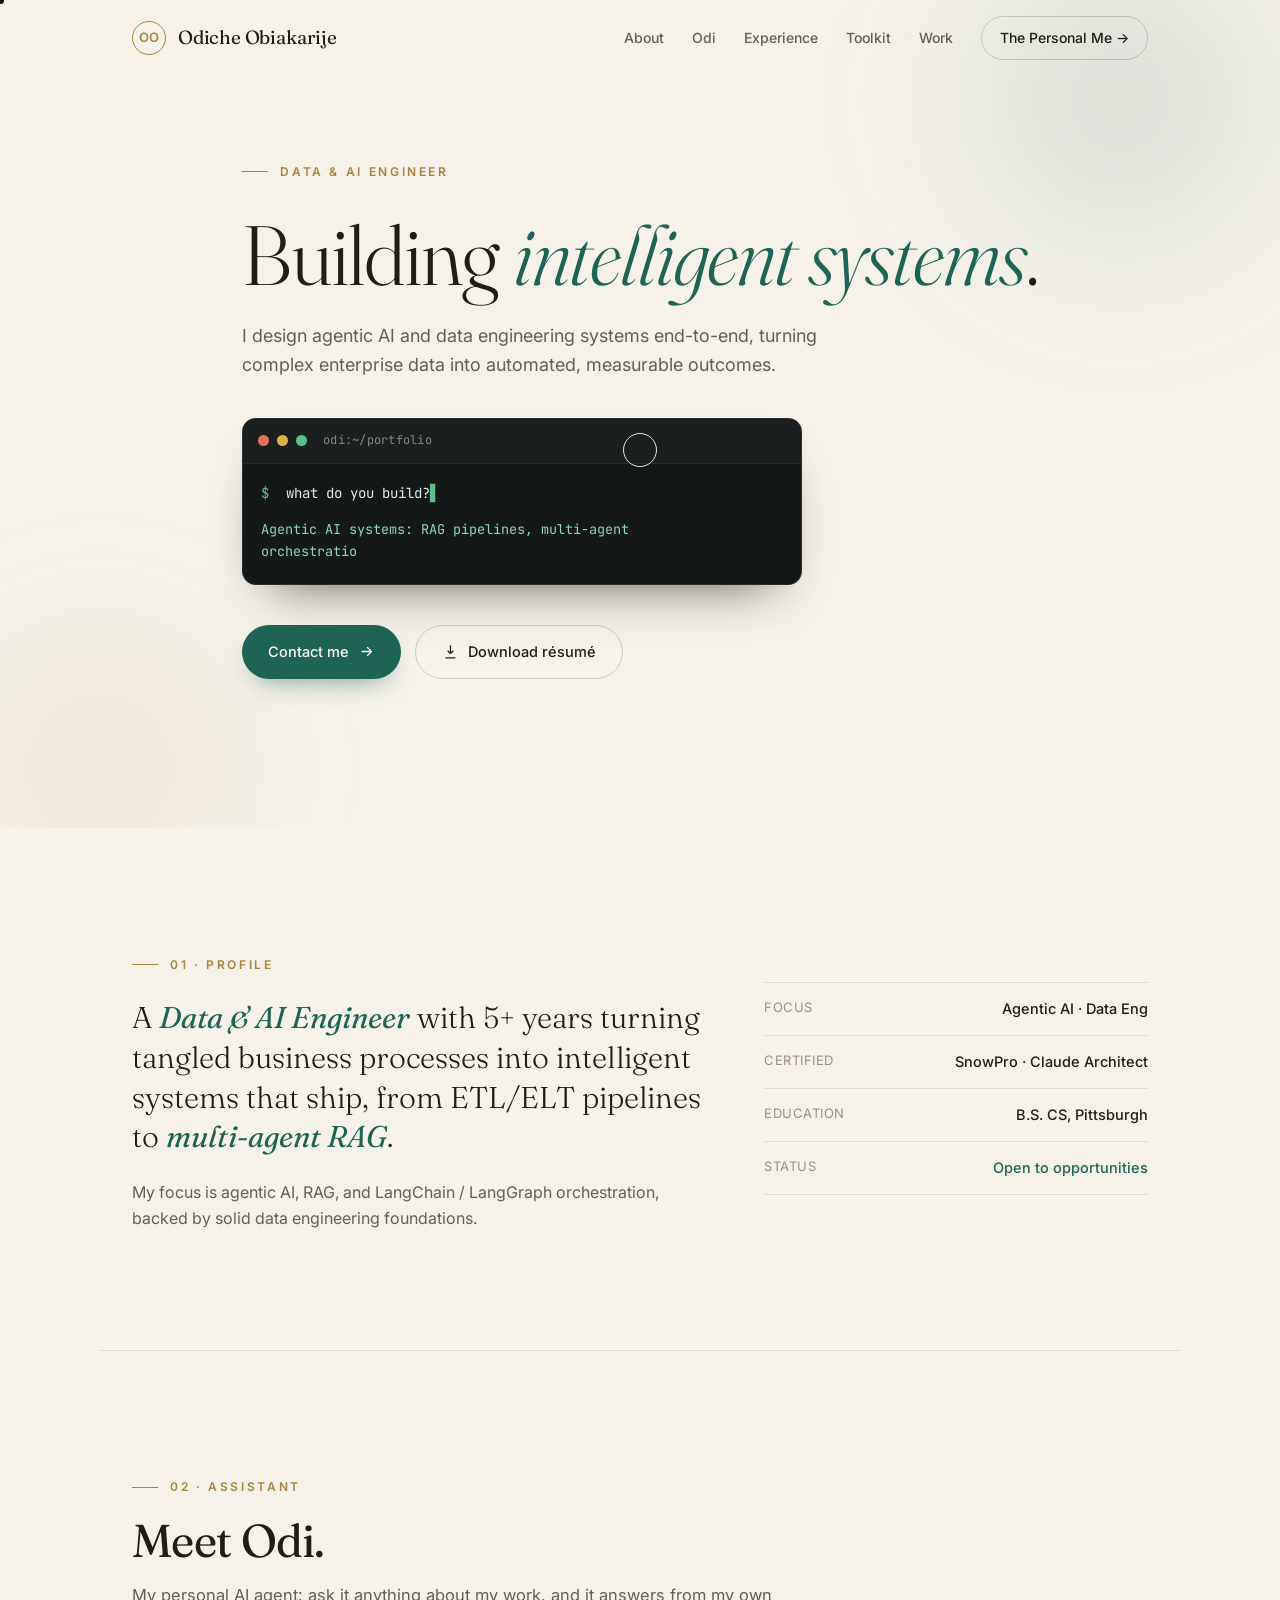
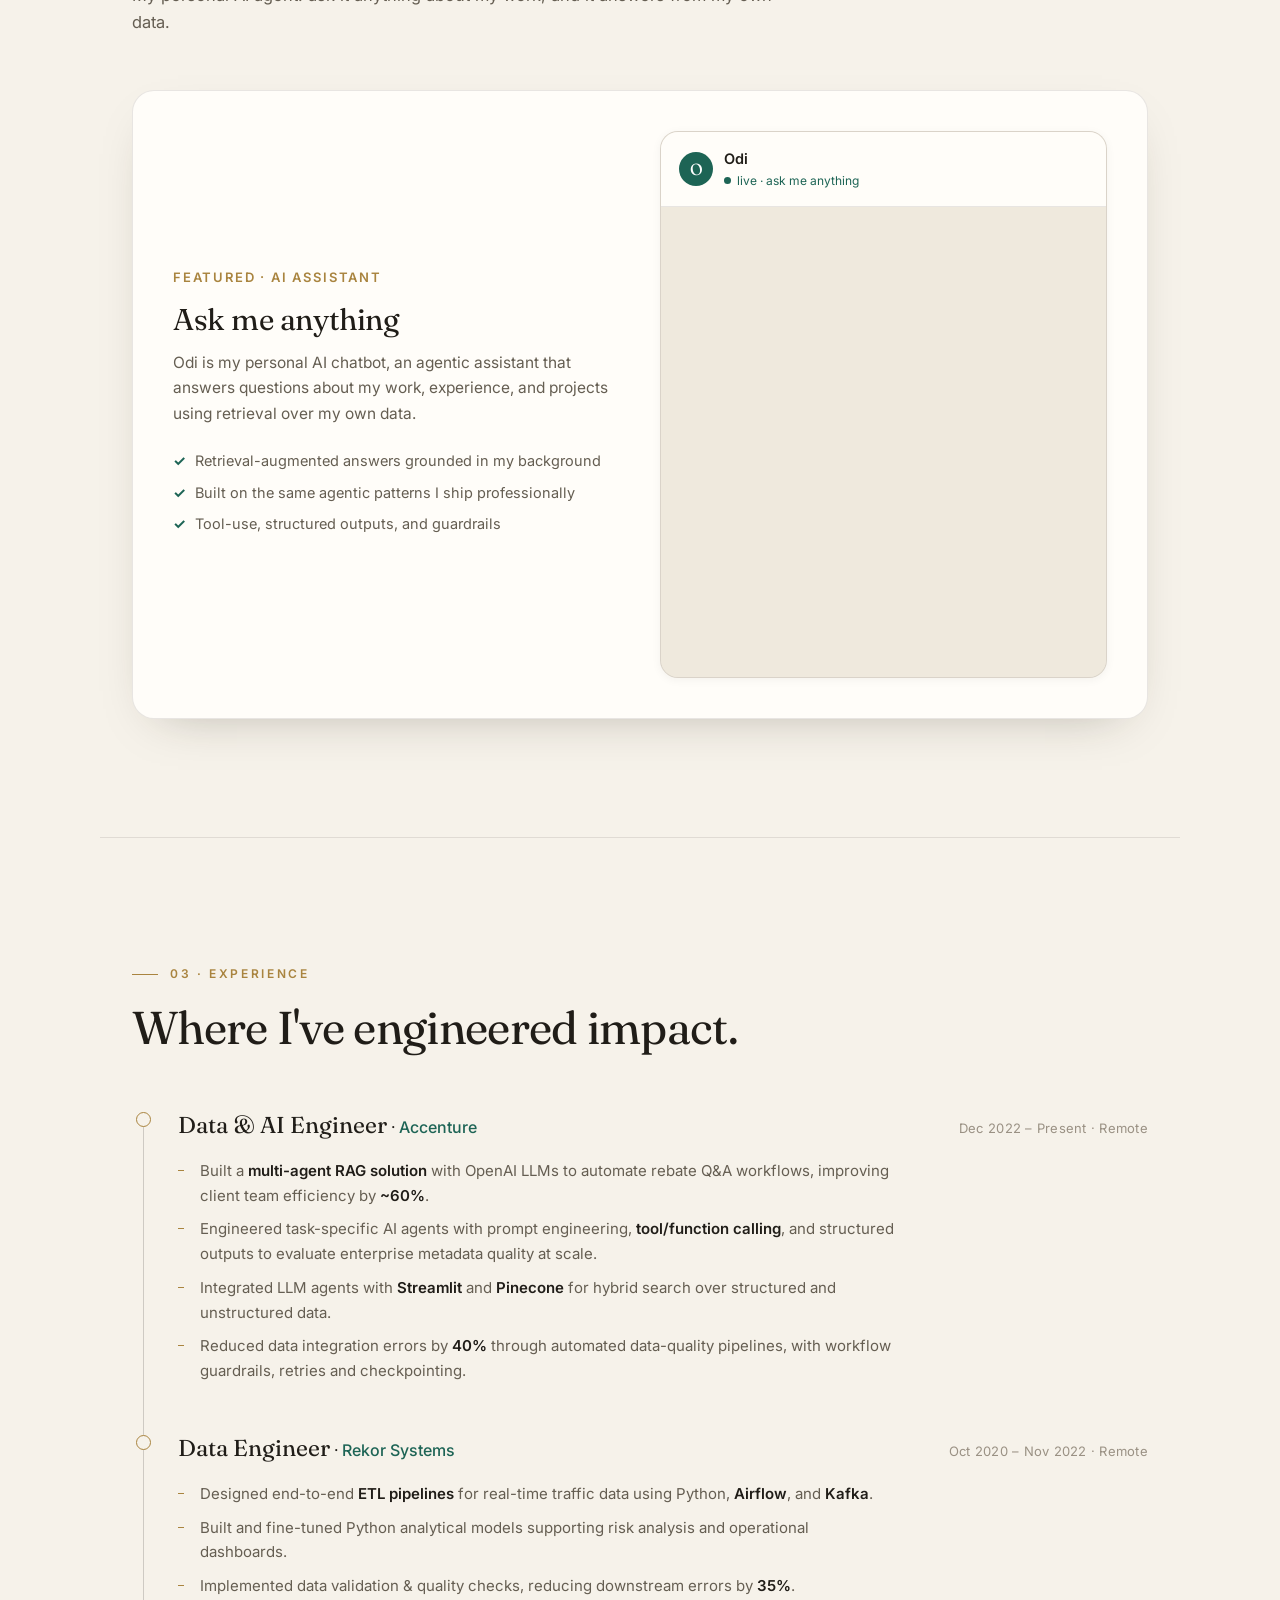
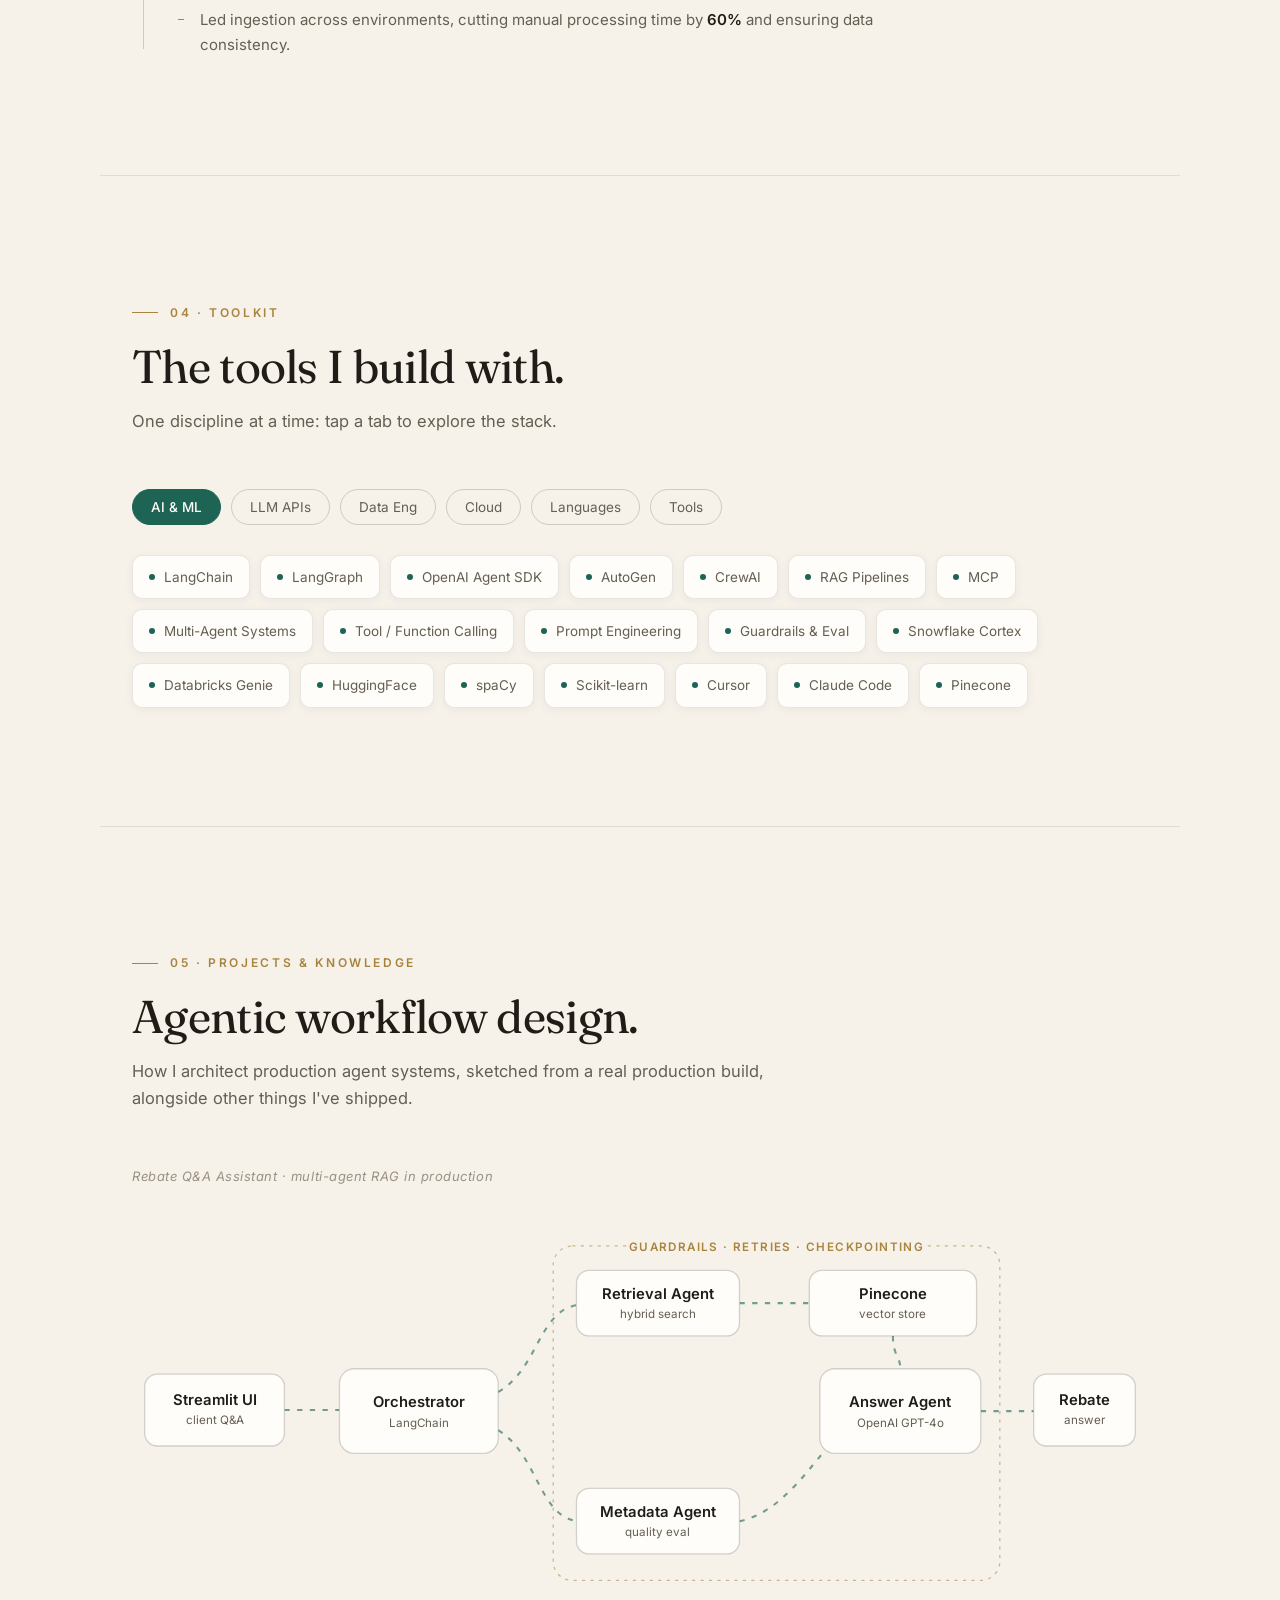
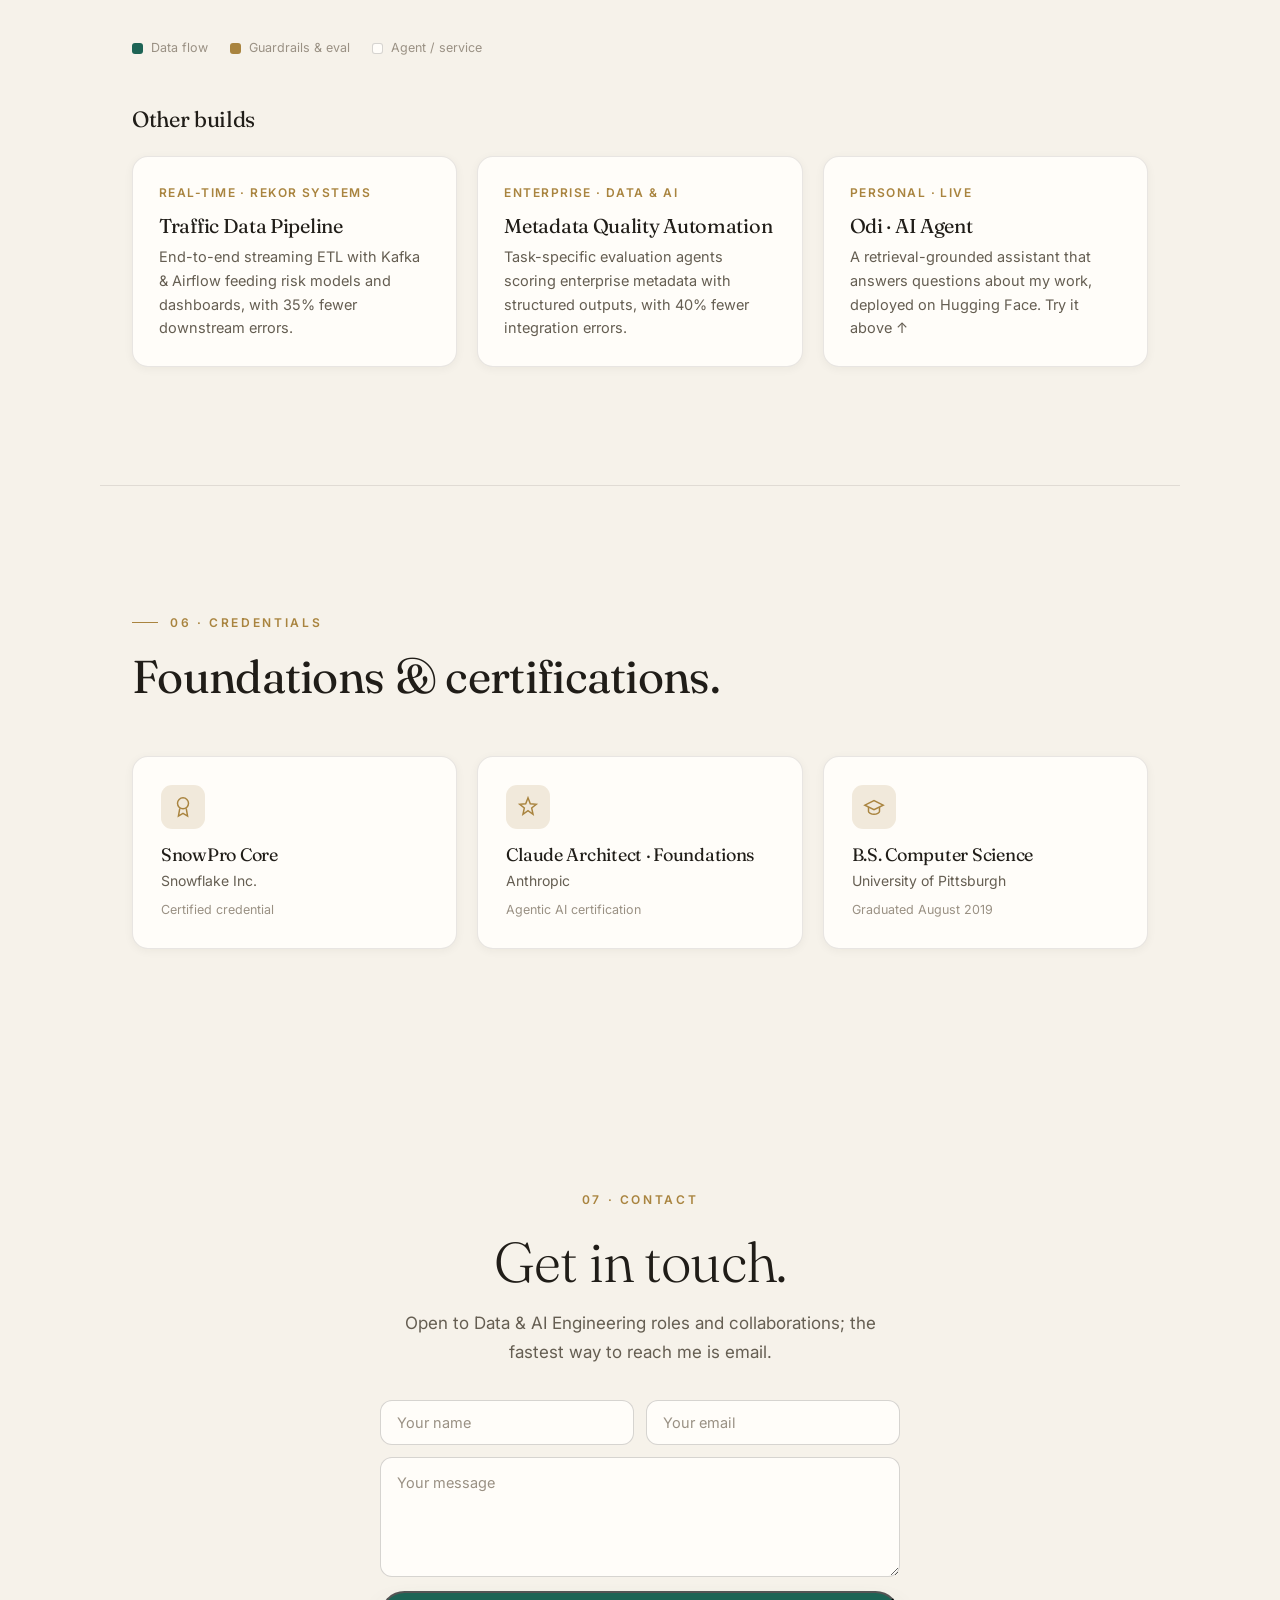
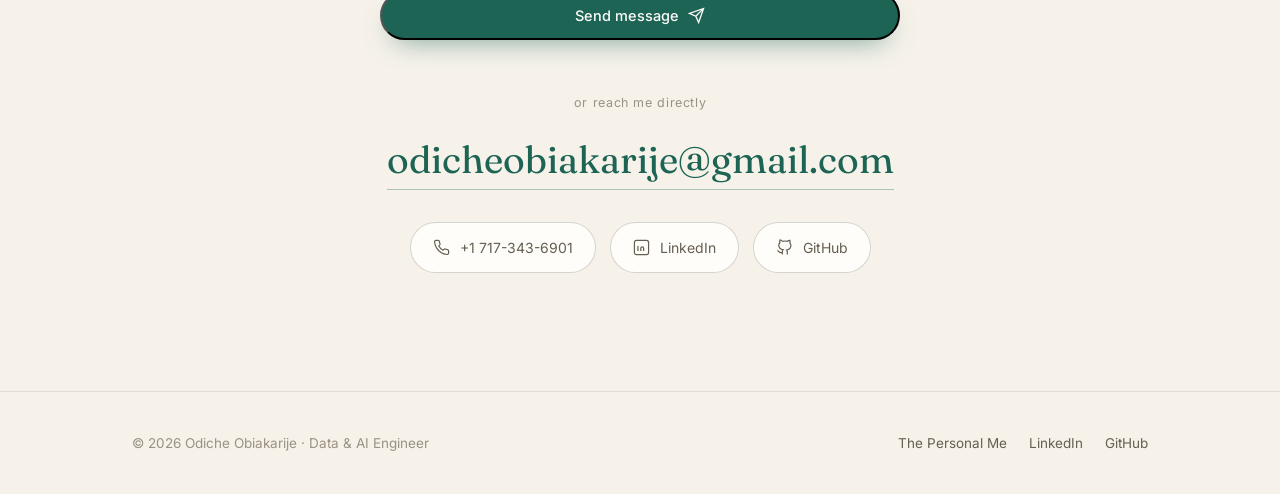
==== commit a3e60a7e: "Revert "Add responsive mobile nav and layout refinements" This reverts commit f6e0ffb0858d47d47b3dc4" ====
--- a/index.html
+++ b/index.html
@@ -19,7 +19,7 @@
 <link rel="preconnect" href="https://fonts.googleapis.com" />
 <link rel="preconnect" href="https://fonts.gstatic.com" crossorigin />
 <link href="https://fonts.googleapis.com/css2?family=Fraunces:ital,opsz,wght@0,9..144,300..600;1,9..144,300..500&family=Inter:wght@300;400;500;600&family=JetBrains+Mono:wght@400;500&display=swap" rel="stylesheet" />
-<link rel="stylesheet" href="styles.css?v=3" />
+<link rel="stylesheet" href="styles.css" />
 <style>
 /* ---------- hero ---------- */
 #hero{position:relative;min-height:92vh;display:flex;align-items:center;overflow:hidden}
@@ -213,7 +213,6 @@
       <a href="#workflow" class="underline">Work</a>
       <a href="creative.html" class="nav-pill">The Personal Me &rarr;</a>
     </div>
-    <button class="nav-burger" aria-label="Menu" aria-expanded="false"><span></span><span></span><span></span></button>
   </div>
 </nav>
 
@@ -535,6 +534,6 @@
 function filter(cat){document.querySelectorAll('.skill').forEach(function(s){s.style.display=(s.dataset.cat===cat)?'':'none';});cloud.style.animation='none';void cloud.offsetHeight;cloud.style.animation='fadeCloud .45s var(--ease)';}
 filter(cats[0]);
 </script>
-<script src="polish.js?v=3"></script>
+<script src="polish.js"></script>
 </body>
 </html>
--- a/styles.css
+++ b/styles.css
@@ -69,27 +69,7 @@
 .foot-in .fr{display:flex;gap:22px}
 .foot-in .fr a{color:var(--muted);font-size:13.5px;transition:color .25s}
 .foot-in .fr a:hover{color:var(--accent)}
-.brand{white-space:nowrap}
-.nav-burger{display:none;flex-direction:column;justify-content:center;gap:5px;width:44px;height:40px;border:1px solid var(--line-2);border-radius:11px;background:transparent;cursor:pointer;padding:0 11px;transition:border-color .25s}
-.nav-burger:hover{border-color:var(--accent)}
-.nav-burger span{height:2px;width:100%;background:var(--ink);border-radius:2px;transition:transform .3s var(--ease),opacity .2s}
-.nav-burger.active span:nth-child(1){transform:translateY(7px) rotate(45deg)}
-.nav-burger.active span:nth-child(2){opacity:0}
-.nav-burger.active span:nth-child(3){transform:translateY(-7px) rotate(-45deg)}
-@media(max-width:820px){
-  .brand{font-size:16.5px}
-  .brand .mono-badge{width:30px;height:30px;font-size:12px}
-  .nav-burger{display:flex}
-  .nav-links{position:absolute;top:100%;left:0;right:0;z-index:200;flex-direction:column;align-items:stretch;gap:0;background:var(--bg);border-bottom:1px solid var(--line);padding:6px 22px 18px;box-shadow:var(--shadow-md);opacity:0;transform:translateY(-10px);pointer-events:none;transition:opacity .28s var(--ease),transform .28s var(--ease)}
-  .nav-links.open{opacity:1;transform:none;pointer-events:auto}
-  .nav-links a{padding:14px 2px;font-size:16px;color:var(--ink);border-bottom:1px solid var(--line)}
-  .nav-links a:last-child{border-bottom:0}
-  .nav-links a.underline::after{display:none}
-  .nav-pill{border:0;border-radius:0;padding:14px 2px;background:transparent;color:var(--accent)!important}
-  .nav-pill:hover{background:transparent}
-  .wrap{padding:0 22px}
-  section{padding:86px 0}
-}
+@media(max-width:820px){.nav-links a:not(.nav-pill){display:none}.wrap{padding:0 22px}section{padding:88px 0}}
 @media(prefers-reduced-motion:reduce){*{animation:none!important;transition:none!important}}
 
 /* ============================================================
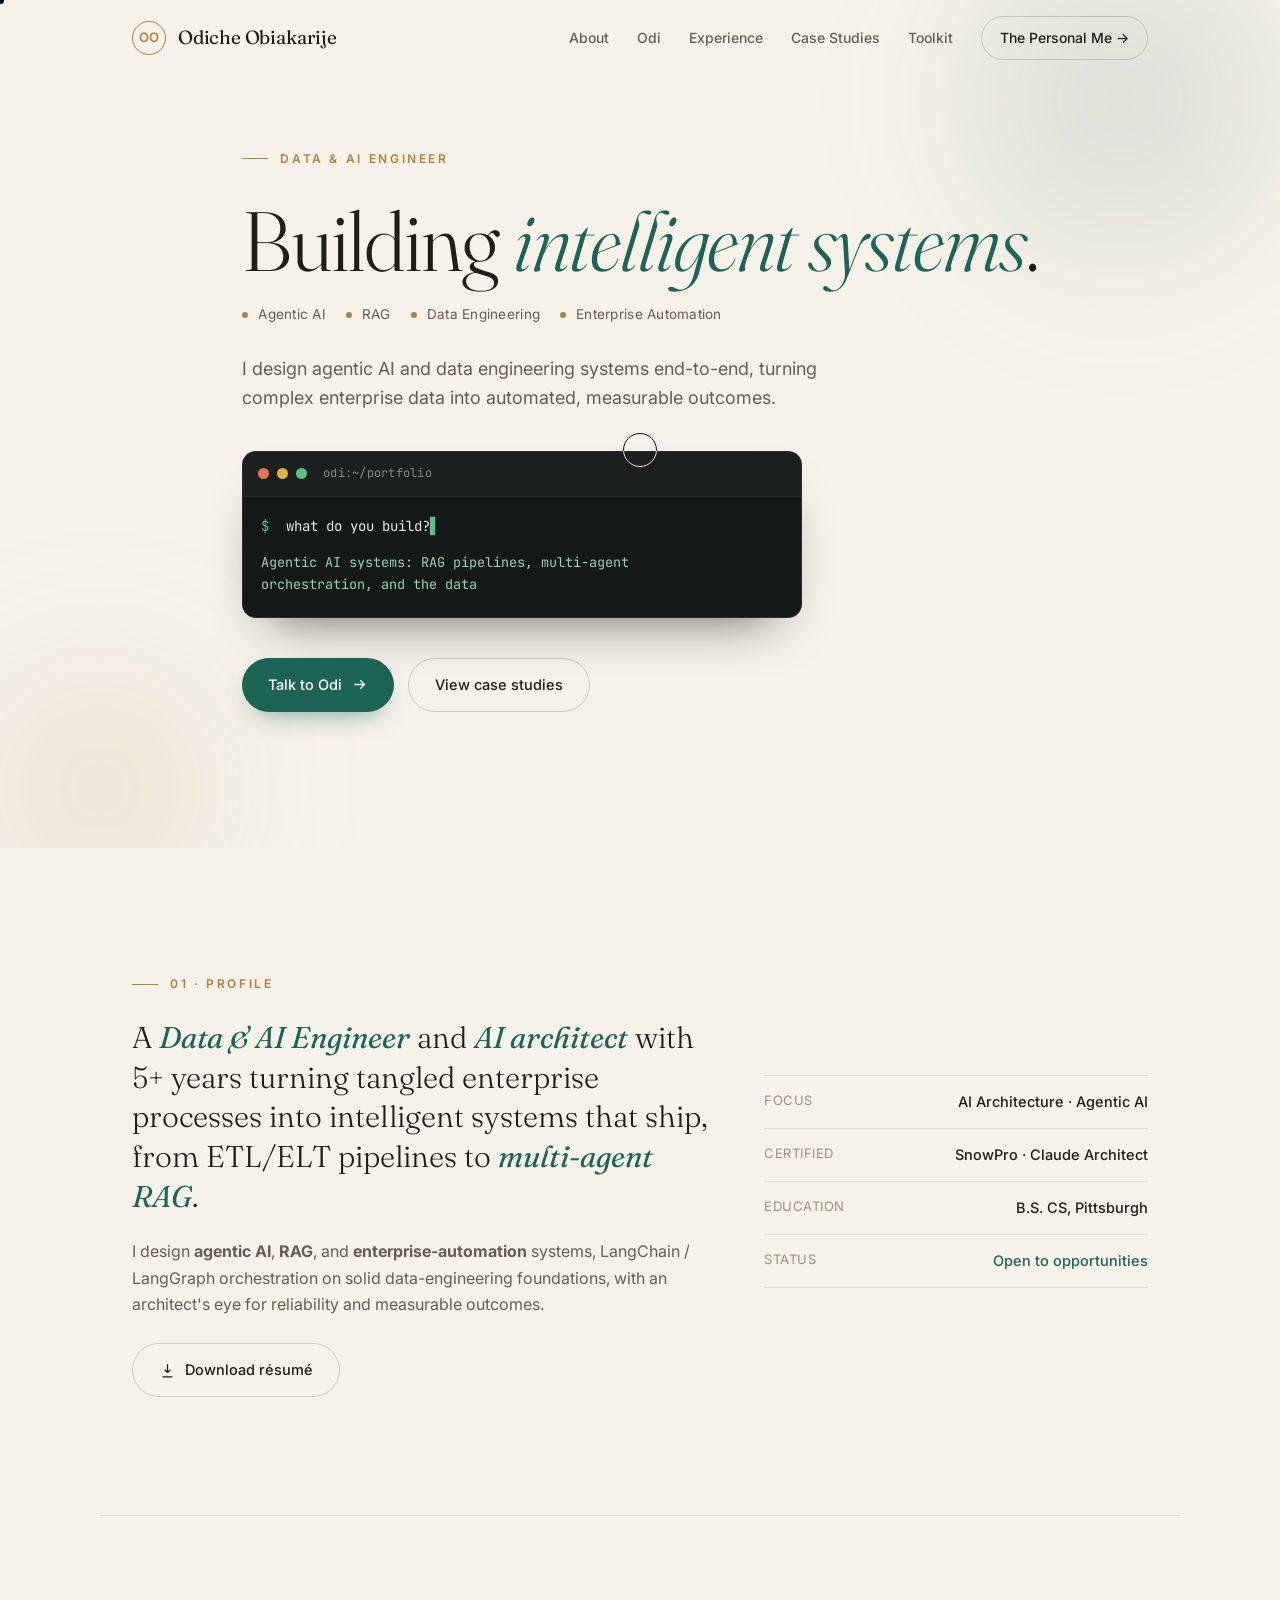
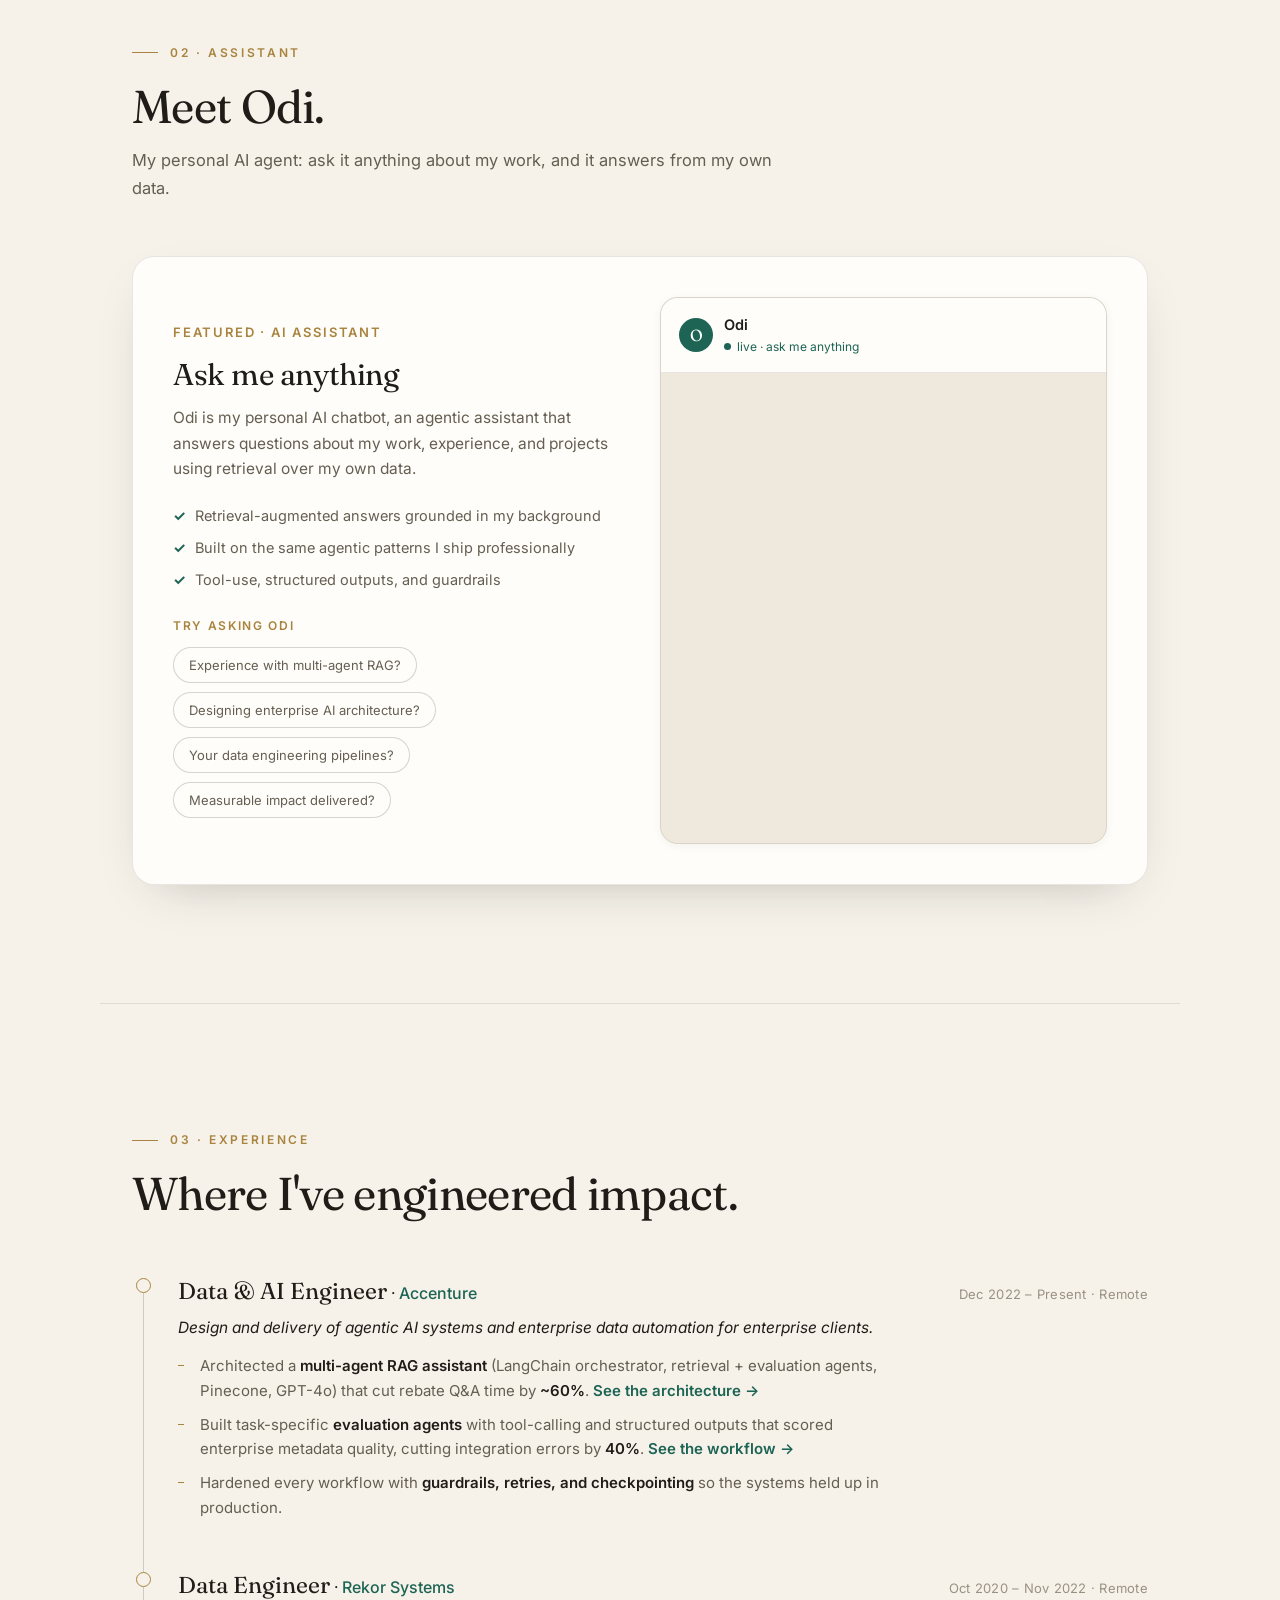
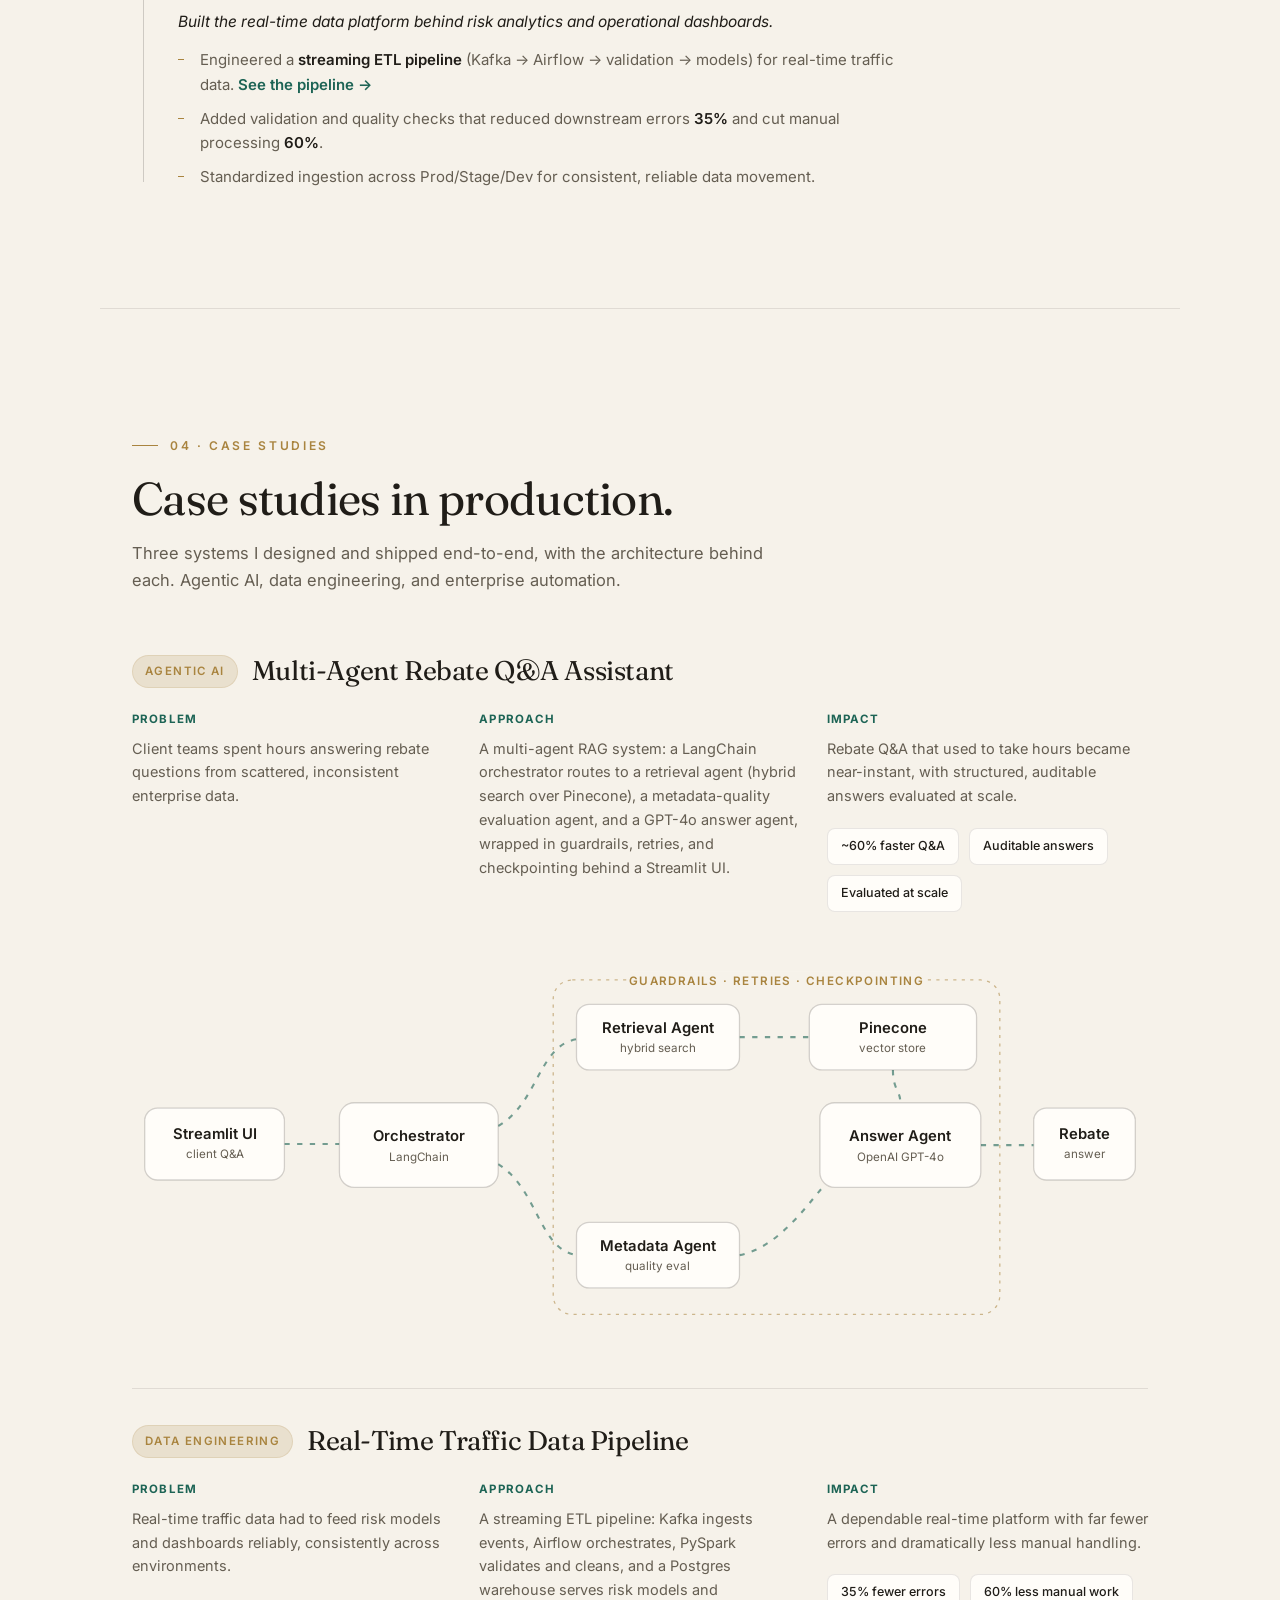
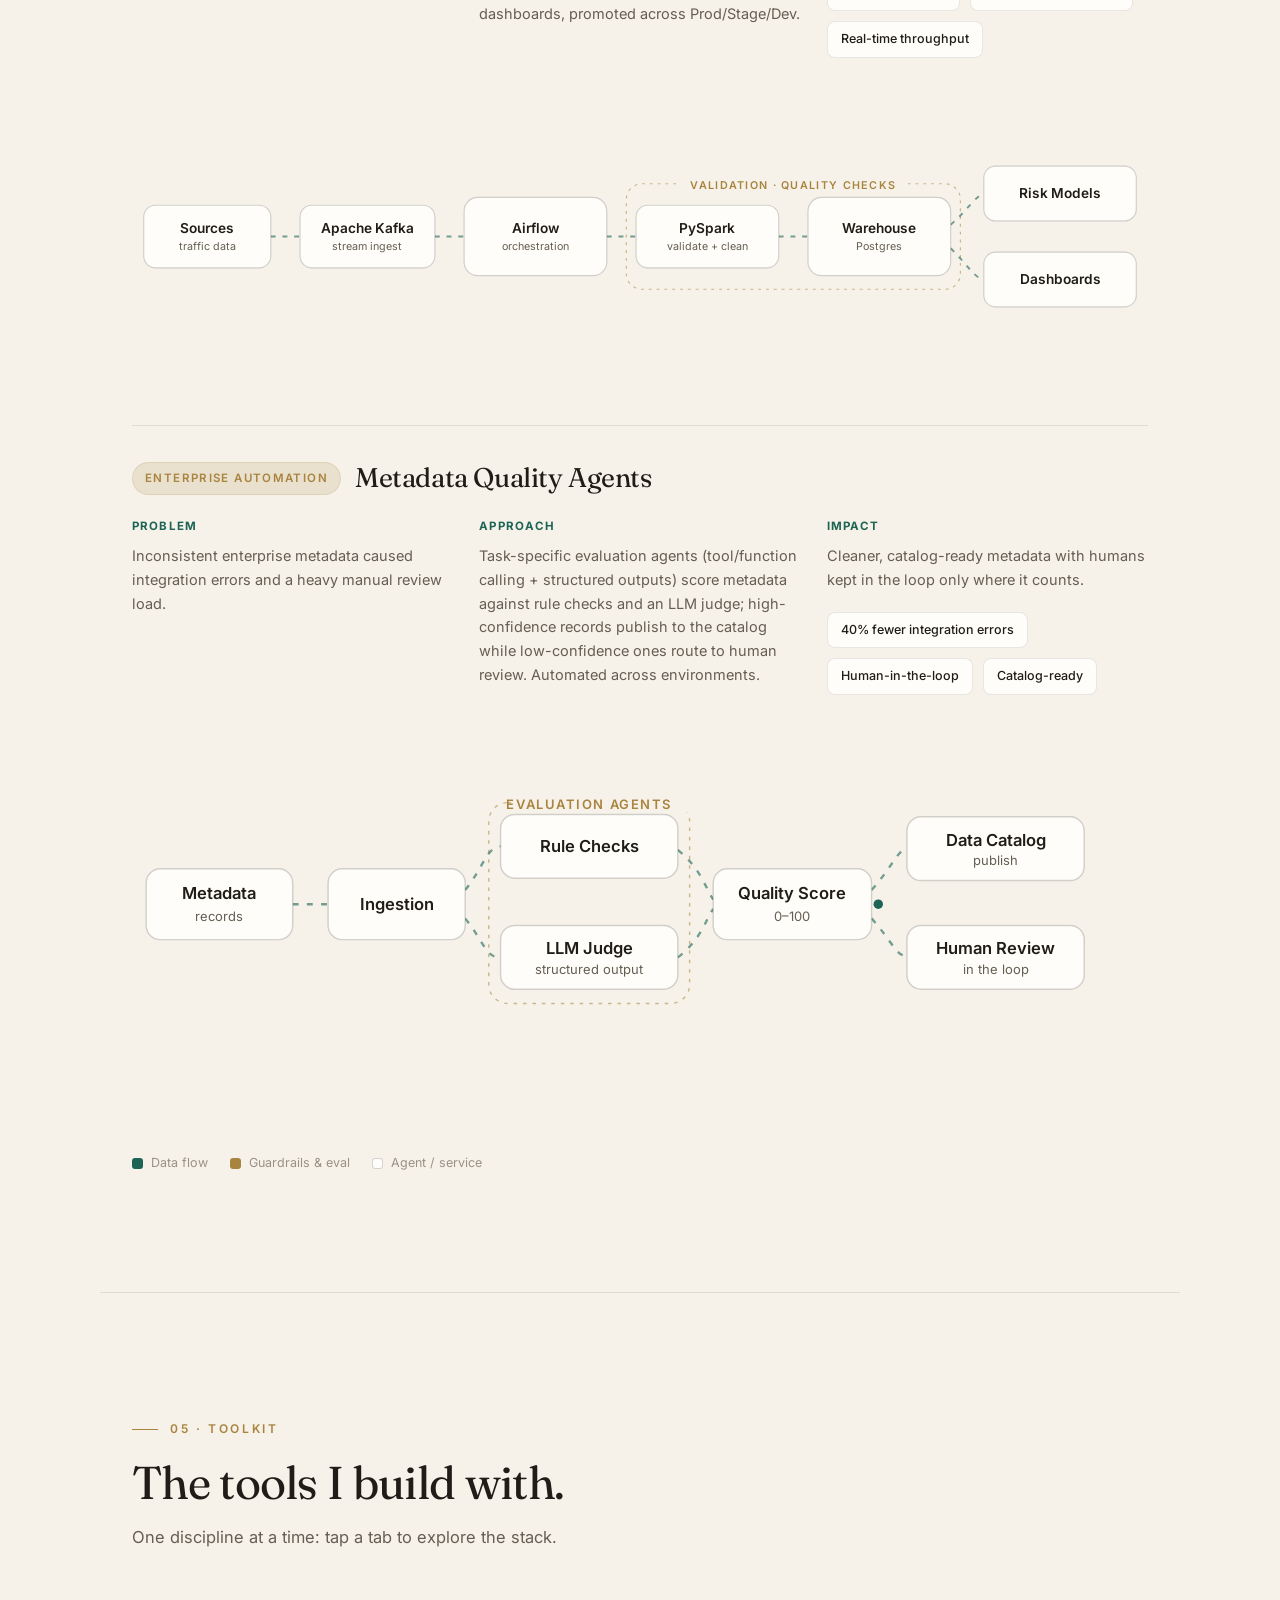
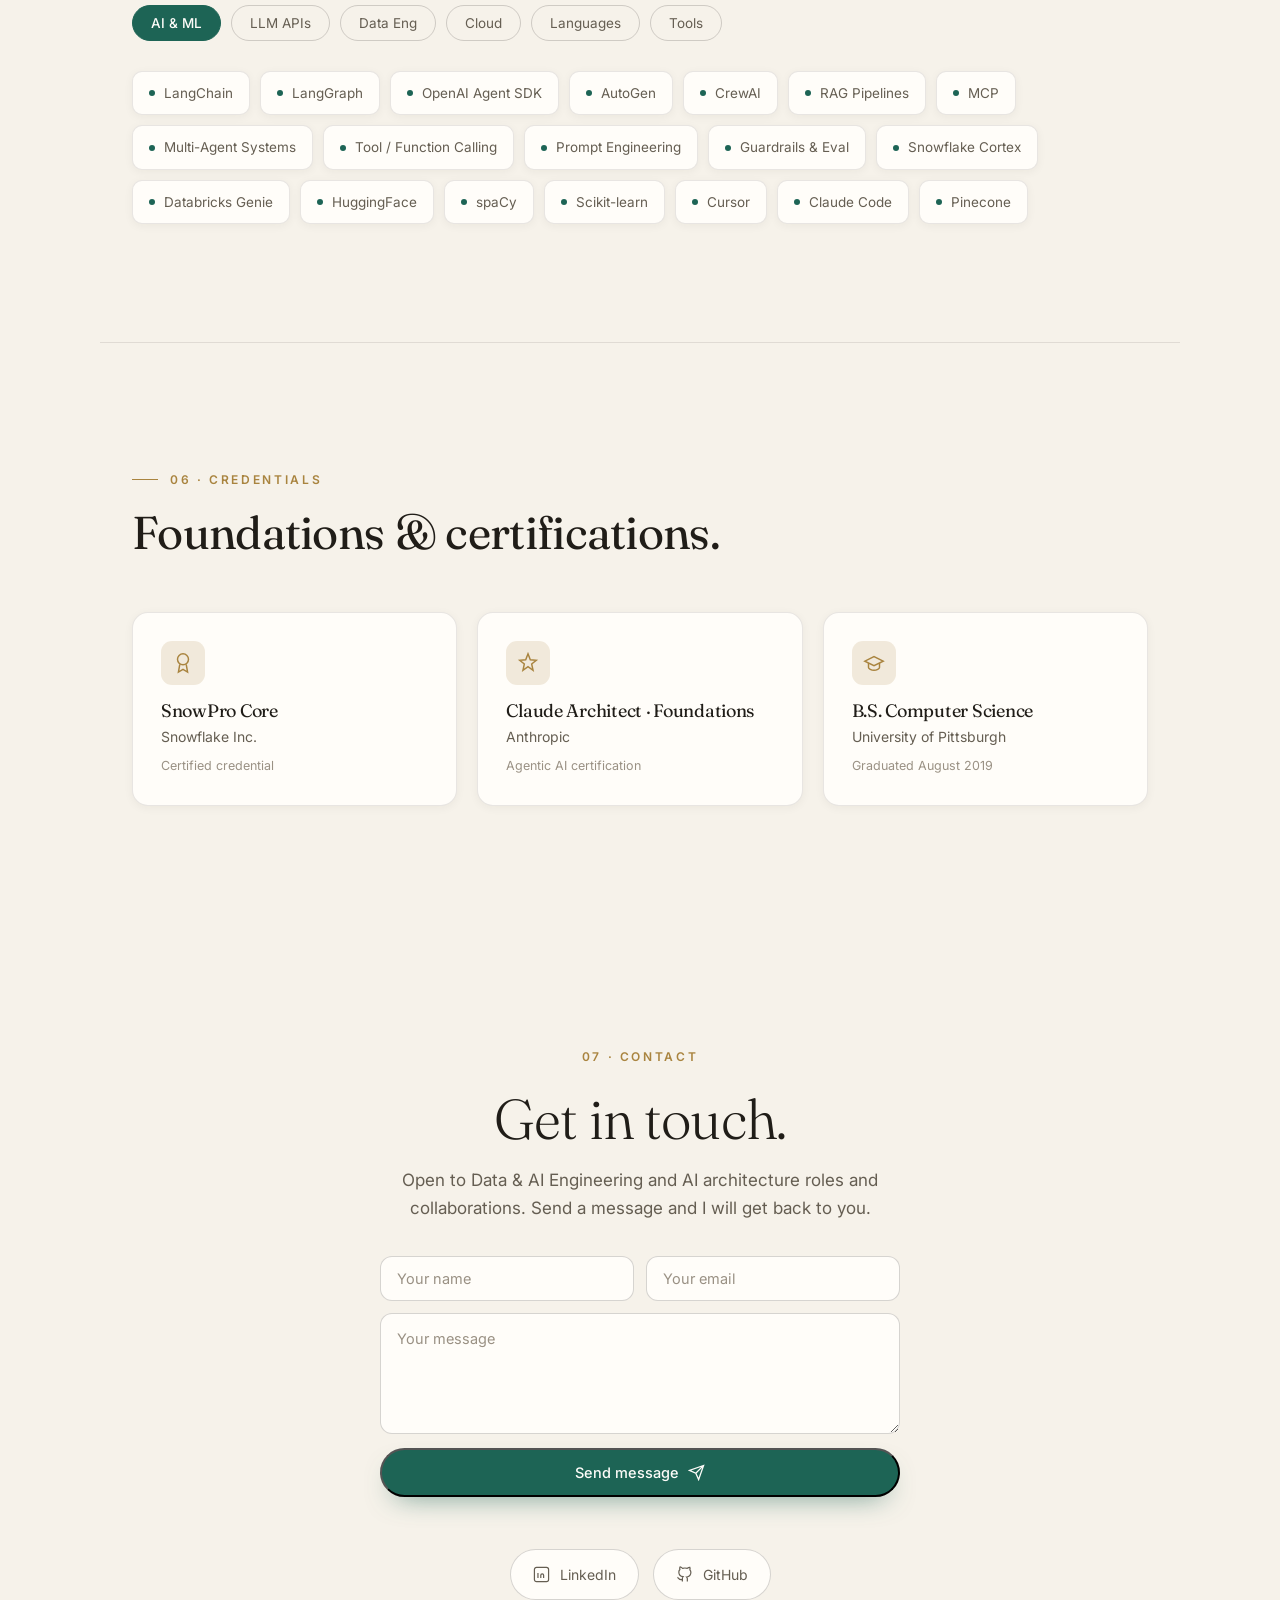
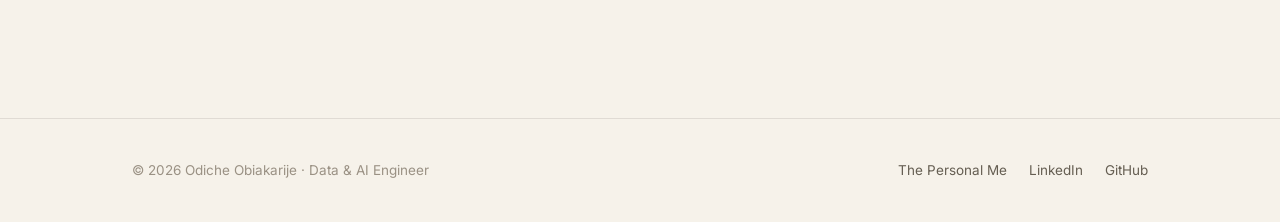
==== commit f453884e: "Upgrade professional page: case studies, proof-driven experience, Odi prompts - Three case studies w" ====
--- a/index.html
+++ b/index.html
@@ -197,6 +197,35 @@
 .cf-status.err{color:#c4502a}
 .cf-alt{text-align:center;font-size:12.5px;color:var(--faint);letter-spacing:.05em;margin:4px 0 12px}
 @media(max-width:560px){.cf-row{flex-direction:column;gap:12px}}
+
+/* hero pillars */
+.hero-pillars{display:flex;flex-wrap:wrap;gap:10px 20px;margin:-4px 0 28px;font-size:13.5px;color:var(--muted);letter-spacing:.02em}
+.hero-pillars span{position:relative;padding-left:16px}
+.hero-pillars span::before{content:"";position:absolute;left:0;top:50%;width:6px;height:6px;border-radius:50%;background:var(--gold);transform:translateY(-50%)}
+.about-resume{margin-top:26px}
+/* odi sample questions */
+.odi-samples{margin-top:24px}
+.odi-samples .sq-label{font-size:12px;letter-spacing:.14em;text-transform:uppercase;color:var(--gold);font-weight:600;margin-bottom:12px}
+.sq{display:flex;flex-wrap:wrap;gap:9px}
+.sq button{font-family:'Inter',sans-serif;font-size:13px;color:var(--muted);background:var(--surface);border:1px solid var(--line-2);border-radius:999px;padding:9px 15px;cursor:pointer;transition:all .25s var(--ease)}
+.sq button:hover{color:var(--ink);border-color:var(--accent);transform:translateY(-2px)}
+.sq button.copied{color:var(--accent);border-color:var(--accent);background:var(--accent-soft)}
+/* experience proof */
+.tl-summary{color:var(--ink);font-size:15.5px;font-style:italic;margin-top:4px}
+.tl-list a.seecase{color:var(--accent);font-weight:600;white-space:nowrap;border-bottom:1px solid transparent;transition:border-color .25s}
+.tl-list a.seecase:hover{border-color:var(--accent)}
+/* case studies */
+.case{padding:36px 0;border-top:1px solid var(--line)}
+.case:first-of-type{border-top:0;padding-top:6px}
+.case-top{display:flex;align-items:center;gap:14px;flex-wrap:wrap;margin-bottom:22px}
+.case-tag{font-size:11.5px;letter-spacing:.12em;text-transform:uppercase;color:var(--gold);font-weight:600;border:1px solid var(--gold-soft);background:var(--gold-soft);padding:6px 12px;border-radius:999px}
+.case-top h3{font-size:clamp(21px,3vw,27px)}
+.case-cols{display:grid;grid-template-columns:repeat(3,1fr);gap:26px;margin-bottom:26px}
+.case-cols h5{font-size:11.5px;letter-spacing:.1em;text-transform:uppercase;color:var(--accent);margin-bottom:8px}
+.case-cols p{color:var(--muted);font-size:14.5px}
+.case-metrics{display:flex;flex-wrap:wrap;gap:10px;margin-top:20px}
+.case-metrics span{font-size:12.5px;color:var(--ink);background:var(--surface);border:1px solid var(--line);border-radius:8px;padding:7px 13px;font-weight:500}
+@media(max-width:820px){.case-cols{grid-template-columns:1fr;gap:16px}}
 </style>
 </head>
 <body>
@@ -209,8 +238,8 @@
       <a href="#about" class="underline">About</a>
       <a href="#assistant" class="underline">Odi</a>
       <a href="#experience" class="underline">Experience</a>
+      <a href="#cases" class="underline">Case Studies</a>
       <a href="#toolkit" class="underline">Toolkit</a>
-      <a href="#workflow" class="underline">Work</a>
       <a href="creative.html" class="nav-pill">The Personal Me &rarr;</a>
     </div>
   </div>
@@ -223,6 +252,7 @@
   <div class="wrap hero-in">
     <span class="label">Data &amp; AI Engineer</span>
     <h1>Building <em>intelligent systems</em>.</h1>
+    <div class="hero-pillars"><span>Agentic AI</span><span>RAG</span><span>Data Engineering</span><span>Enterprise Automation</span></div>
     <p class="hero-lede">I design agentic AI and data engineering systems end-to-end, turning complex enterprise data into automated, measurable outcomes.</p>
     <div class="terminal" id="term" aria-hidden="true">
       <div class="term-bar"><span class="tdot"></span><span class="tdot"></span><span class="tdot"></span><span class="tname">odi:~/portfolio</span></div>
@@ -232,8 +262,8 @@
       </div>
     </div>
     <div class="hero-cta">
-      <a href="#contact" class="btn btn-primary">Contact me <svg viewBox="0 0 24 24"><path d="M5 12h14M13 6l6 6-6 6"/></svg></a>
-      <a href="assets/Odiche_Obiakarije_Resume.pdf" download class="btn btn-ghost"><svg viewBox="0 0 24 24"><path d="M12 3v12m0 0l-4-4m4 4l4-4M5 21h14"/></svg> Download r&eacute;sum&eacute;</a>
+      <a href="#assistant" class="btn btn-primary">Talk to Odi <svg viewBox="0 0 24 24"><path d="M5 12h14M13 6l6 6-6 6"/></svg></a>
+      <a href="#cases" class="btn btn-ghost">View case studies</a>
     </div>
   </div>
 </header>
@@ -244,12 +274,13 @@
     <div class="about-grid">
       <div class="reveal">
         <span class="label" style="margin-bottom:24px">01 · Profile</span>
-        <p class="about-lead">A <b>Data &amp; AI Engineer</b> with 5+ years turning tangled business processes into intelligent systems that ship, from ETL/ELT pipelines to <b>multi-agent RAG</b>.</p>
-        <p class="about-sub">My focus is agentic AI, RAG, and LangChain / LangGraph orchestration, backed by solid data engineering foundations.</p>
+        <p class="about-lead">A <b>Data &amp; AI Engineer</b> and <b>AI architect</b> with 5+ years turning tangled enterprise processes into intelligent systems that ship, from ETL/ELT pipelines to <b>multi-agent RAG</b>.</p>
+        <p class="about-sub">I design <b>agentic AI</b>, <b>RAG</b>, and <b>enterprise-automation</b> systems, LangChain / LangGraph orchestration on solid data-engineering foundations, with an architect's eye for reliability and measurable outcomes.</p>
+        <a href="assets/Odiche_Obiakarije_Resume.pdf" download class="btn btn-ghost about-resume"><svg viewBox="0 0 24 24"><path d="M12 3v12m0 0l-4-4m4 4l4-4M5 21h14"/></svg> Download r&eacute;sum&eacute;</a>
       </div>
       <div class="reveal d1">
         <div class="facts">
-          <div class="fact"><span class="k">Focus</span><span class="v">Agentic AI · Data Eng</span></div>
+          <div class="fact"><span class="k">Focus</span><span class="v">AI Architecture · Agentic AI</span></div>
           <div class="fact"><span class="k">Certified</span><span class="v">SnowPro · Claude Architect</span></div>
           <div class="fact"><span class="k">Education</span><span class="v">B.S. CS, Pittsburgh</span></div>
           <div class="fact"><span class="k">Status</span><span class="v ok">Open to opportunities</span></div>
@@ -279,6 +310,15 @@
           <li>Built on the same agentic patterns I ship professionally</li>
           <li>Tool-use, structured outputs, and guardrails</li>
         </ul>
+        <div class="odi-samples">
+          <div class="sq-label">Try asking Odi</div>
+          <div class="sq">
+            <button type="button" data-q="What's your experience with multi-agent RAG?">Experience with multi-agent RAG?</button>
+            <button type="button" data-q="How do you design AI architectures for the enterprise?">Designing enterprise AI architecture?</button>
+            <button type="button" data-q="Tell me about your data engineering pipelines.">Your data engineering pipelines?</button>
+            <button type="button" data-q="What measurable impact have you delivered?">Measurable impact delivered?</button>
+          </div>
+        </div>
       </div>
       <div class="chat">
         <div class="chat-head">
@@ -307,11 +347,11 @@
           <div><span class="tl-role">Data &amp; AI Engineer</span> · <span class="tl-co">Accenture</span></div>
           <span class="tl-date">Dec 2022 – Present · Remote</span>
         </div>
+        <div class="tl-summary">Design and delivery of agentic AI systems and enterprise data automation for enterprise clients.</div>
         <ul class="tl-list">
-          <li>Built a <b>multi-agent RAG solution</b> with OpenAI LLMs to automate rebate Q&amp;A workflows, improving client team efficiency by <b>~60%</b>.</li>
-          <li>Engineered task-specific AI agents with prompt engineering, <b>tool/function calling</b>, and structured outputs to evaluate enterprise metadata quality at scale.</li>
-          <li>Integrated LLM agents with <b>Streamlit</b> and <b>Pinecone</b> for hybrid search over structured and unstructured data.</li>
-          <li>Reduced data integration errors by <b>40%</b> through automated data-quality pipelines, with workflow guardrails, retries and checkpointing.</li>
+          <li>Architected a <b>multi-agent RAG assistant</b> (LangChain orchestrator, retrieval + evaluation agents, Pinecone, GPT-4o) that cut rebate Q&amp;A time by <b>~60%</b>. <a class="seecase" href="#case-rag">See the architecture &rarr;</a></li>
+          <li>Built task-specific <b>evaluation agents</b> with tool-calling and structured outputs that scored enterprise metadata quality, cutting integration errors by <b>40%</b>. <a class="seecase" href="#case-automation">See the workflow &rarr;</a></li>
+          <li>Hardened every workflow with <b>guardrails, retries, and checkpointing</b> so the systems held up in production.</li>
         </ul>
       </div>
       <div class="tl-item reveal d1">
@@ -320,11 +360,11 @@
           <div><span class="tl-role">Data Engineer</span> · <span class="tl-co">Rekor Systems</span></div>
           <span class="tl-date">Oct 2020 – Nov 2022 · Remote</span>
         </div>
+        <div class="tl-summary">Built the real-time data platform behind risk analytics and operational dashboards.</div>
         <ul class="tl-list">
-          <li>Designed end-to-end <b>ETL pipelines</b> for real-time traffic data using Python, <b>Airflow</b>, and <b>Kafka</b>.</li>
-          <li>Built and fine-tuned Python analytical models supporting risk analysis and operational dashboards.</li>
-          <li>Implemented data validation &amp; quality checks, reducing downstream errors by <b>35%</b>.</li>
-          <li>Led ingestion across environments, cutting manual processing time by <b>60%</b> and ensuring data consistency.</li>
+          <li>Engineered a <b>streaming ETL pipeline</b> (Kafka &rarr; Airflow &rarr; validation &rarr; models) for real-time traffic data. <a class="seecase" href="#case-pipeline">See the pipeline &rarr;</a></li>
+          <li>Added validation and quality checks that reduced downstream errors <b>35%</b> and cut manual processing <b>60%</b>.</li>
+          <li>Standardized ingestion across Prod/Stage/Dev for consistent, reliable data movement.</li>
         </ul>
       </div>
     </div>
@@ -333,41 +373,29 @@
 
 <div class="divider"></div>
 
-<!-- TOOLKIT -->
-<section id="toolkit">
+<!-- CASE STUDIES -->
+<section id="cases">
   <div class="wrap">
     <div class="sec-head reveal">
-      <span class="label">04 · Toolkit</span>
-      <h2>The tools I build with.</h2>
-      <p>One discipline at a time: tap a tab to explore the stack.</p>
-    </div>
-    <div class="filterbar reveal" id="filterbar"></div>
-    <div class="skills-cloud reveal d1" id="cloud"></div>
-  </div>
-</section>
-
-<div class="divider"></div>
-
-<!-- WORKFLOW / PROJECTS & KNOWLEDGE -->
-<section id="workflow">
-  <div class="wrap">
-    <div class="sec-head reveal">
-      <span class="label">05 · Projects &amp; Knowledge</span>
-      <h2>Agentic workflow design.</h2>
-      <p>How I architect production agent systems, sketched from a real production build, alongside other things I've shipped.</p>
-    </div>
-    <div class="wf-caption reveal">Rebate Q&amp;A Assistant · multi-agent RAG in production</div>
-    <div class="arch-wrap reveal">
-      <svg class="arch" viewBox="0 0 960 380" role="img" aria-label="Rebate Q&A multi-agent RAG architecture">
+      <span class="label">04 · Case Studies</span>
+      <h2>Case studies in production.</h2>
+      <p>Three systems I designed and shipped end-to-end, with the architecture behind each. Agentic AI, data engineering, and enterprise automation.</p>
+    </div>
+  <article class="case reveal" id="case-rag">
+    <div class="case-top"><span class="case-tag">Agentic AI</span><h3>Multi-Agent Rebate Q&amp;A Assistant</h3></div>
+    <div class="case-cols">
+      <div><h5>Problem</h5><p>Client teams spent hours answering rebate questions from scattered, inconsistent enterprise data.</p></div>
+      <div><h5>Approach</h5><p>A multi-agent RAG system: a LangChain orchestrator routes to a retrieval agent (hybrid search over Pinecone), a metadata-quality evaluation agent, and a GPT-4o answer agent, wrapped in guardrails, retries, and checkpointing behind a Streamlit UI.</p></div>
+      <div><h5>Impact</h5><p>Rebate Q&amp;A that used to take hours became near-instant, with structured, auditable answers evaluated at scale.</p><div class="case-metrics"><span>~60% faster Q&amp;A</span><span>Auditable answers</span><span>Evaluated at scale</span></div></div>
+    </div>
+    <div class="arch-wrap">
+      <svg class="arch" viewBox="0 0 960 380" role="img" aria-label="Multi-agent RAG architecture">
         <rect class="bound" x="398" y="34" width="422" height="316" rx="18"/>
         <rect x="470" y="26" width="278" height="18" fill="var(--bg)"/>
         <text class="blabel" x="609" y="39" text-anchor="middle">GUARDRAILS · RETRIES · CHECKPOINTING</text>
-        <path class="flow" d="M144,189 H196"/>
-        <path class="flow" d="M346,172 C384,150 384,96 420,90"/>
-        <path class="flow" d="M346,208 C384,232 384,288 420,294"/>
-        <path class="flow" d="M574,88 H640"/>
-        <path class="flow" d="M719,119 C719,138 726,138 726,150"/>
-        <path class="flow" d="M574,294 C614,286 642,240 658,224"/>
+        <path class="flow" d="M144,189 H196"/><path class="flow" d="M346,172 C384,150 384,96 420,90"/>
+        <path class="flow" d="M346,208 C384,232 384,288 420,294"/><path class="flow" d="M574,88 H640"/>
+        <path class="flow" d="M719,119 C719,138 726,138 726,150"/><path class="flow" d="M574,294 C614,286 642,240 658,224"/>
         <path class="flow" d="M802,190 H852"/>
         <circle class="pkt" r="4"><animateMotion dur="3.4s" repeatCount="indefinite" path="M78,189 H900"/></circle>
         <circle class="pkt2" r="3"><animateMotion dur="3.4s" begin="1.7s" repeatCount="indefinite" path="M78,189 H900"/></circle>
@@ -380,29 +408,82 @@
         <g><rect class="nodebox" x="852" y="155" width="96" height="68" rx="12"/><text class="nlabel" x="900" y="184" text-anchor="middle">Rebate</text><text class="nsub" x="900" y="202" text-anchor="middle">answer</text></g>
       </svg>
     </div>
-    <div class="arch-legend reveal">
+  </article>
+  <article class="case reveal" id="case-pipeline">
+    <div class="case-top"><span class="case-tag">Data Engineering</span><h3>Real-Time Traffic Data Pipeline</h3></div>
+    <div class="case-cols">
+      <div><h5>Problem</h5><p>Real-time traffic data had to feed risk models and dashboards reliably, consistently across environments.</p></div>
+      <div><h5>Approach</h5><p>A streaming ETL pipeline: Kafka ingests events, Airflow orchestrates, PySpark validates and cleans, and a Postgres warehouse serves risk models and dashboards, promoted across Prod/Stage/Dev.</p></div>
+      <div><h5>Impact</h5><p>A dependable real-time platform with far fewer errors and dramatically less manual handling.</p><div class="case-metrics"><span>35% fewer errors</span><span>60% less manual work</span><span>Real-time throughput</span></div></div>
+    </div>
+    <div class="arch-wrap">
+      <svg class="arch" viewBox="0 0 1040 300" role="img" aria-label="Real-time data pipeline architecture">
+        <rect class="bound" x="506" y="96" width="342" height="108" rx="16"/>
+        <rect x="560" y="88" width="234" height="16" fill="var(--bg)"/>
+        <text class="blabel" x="677" y="101" text-anchor="middle">VALIDATION · QUALITY CHECKS</text>
+        <path class="flow" d="M142,150 H172"/><path class="flow" d="M310,150 H340"/><path class="flow" d="M486,150 H516"/>
+        <path class="flow" d="M662,150 H692"/>
+        <path class="flow" d="M838,138 C858,120 862,110 872,106"/><path class="flow" d="M838,162 C858,182 862,192 872,194"/>
+        <circle class="pkt" r="4"><animateMotion dur="3.6s" repeatCount="indefinite" path="M77,150 H1028"/></circle>
+        <circle class="pkt2" r="3"><animateMotion dur="3.6s" begin="1.8s" repeatCount="indefinite" path="M77,150 H1028"/></circle>
+        <g><rect class="nodebox" x="12" y="118" width="130" height="64" rx="12"/><text class="nlabel" x="77" y="146" text-anchor="middle">Sources</text><text class="nsub" x="77" y="164" text-anchor="middle">traffic data</text></g>
+        <g><rect class="nodebox pulse" x="172" y="118" width="138" height="64" rx="12"/><text class="nlabel" x="241" y="146" text-anchor="middle">Apache Kafka</text><text class="nsub" x="241" y="164" text-anchor="middle">stream ingest</text></g>
+        <g><rect class="nodebox" x="340" y="110" width="146" height="80" rx="14"/><text class="nlabel" x="413" y="146" text-anchor="middle">Airflow</text><text class="nsub" x="413" y="164" text-anchor="middle">orchestration</text></g>
+        <g><rect class="nodebox" x="516" y="118" width="146" height="64" rx="12"/><text class="nlabel" x="589" y="146" text-anchor="middle">PySpark</text><text class="nsub" x="589" y="164" text-anchor="middle">validate + clean</text></g>
+        <g><rect class="nodebox pulse" x="692" y="110" width="146" height="80" rx="14"/><text class="nlabel" x="765" y="146" text-anchor="middle">Warehouse</text><text class="nsub" x="765" y="164" text-anchor="middle">Postgres</text></g>
+        <g><rect class="nodebox" x="872" y="78" width="156" height="56" rx="12"/><text class="nlabel" x="950" y="111" text-anchor="middle">Risk Models</text></g>
+        <g><rect class="nodebox" x="872" y="166" width="156" height="56" rx="12"/><text class="nlabel" x="950" y="199" text-anchor="middle">Dashboards</text></g>
+      </svg>
+    </div>
+  </article>
+  <article class="case reveal" id="case-automation">
+    <div class="case-top"><span class="case-tag">Enterprise Automation</span><h3>Metadata Quality Agents</h3></div>
+    <div class="case-cols">
+      <div><h5>Problem</h5><p>Inconsistent enterprise metadata caused integration errors and a heavy manual review load.</p></div>
+      <div><h5>Approach</h5><p>Task-specific evaluation agents (tool/function calling + structured outputs) score metadata against rule checks and an LLM judge; high-confidence records publish to the catalog while low-confidence ones route to human review. Automated across environments.</p></div>
+      <div><h5>Impact</h5><p>Cleaner, catalog-ready metadata with humans kept in the loop only where it counts.</p><div class="case-metrics"><span>40% fewer integration errors</span><span>Human-in-the-loop</span><span>Catalog-ready</span></div></div>
+    </div>
+    <div class="arch-wrap">
+      <svg class="arch" viewBox="0 0 860 300" role="img" aria-label="Metadata quality automation workflow">
+        <rect class="bound" x="302" y="64" width="170" height="170" rx="16"/>
+        <rect x="322" y="56" width="150" height="16" fill="var(--bg)"/>
+        <text class="blabel" x="387" y="69" text-anchor="middle">EVALUATION AGENTS</text>
+        <path class="flow" d="M136,150 H166"/>
+        <path class="flow" d="M282,138 C298,118 300,102 312,101"/><path class="flow" d="M282,162 C298,182 300,196 312,195"/>
+        <path class="flow" d="M462,104 C482,120 486,138 492,146"/><path class="flow" d="M462,195 C482,180 486,162 492,154"/>
+        <path class="flow" d="M626,138 C644,118 648,104 656,103"/><path class="flow" d="M626,162 C644,182 648,196 656,193"/>
+        <circle class="pkt" r="4"><animateMotion dur="3.5s" repeatCount="indefinite" path="M74,150 H806"/></circle>
+        <circle class="pkt2" r="3"><animateMotion dur="3.5s" begin="1.75s" repeatCount="indefinite" path="M74,150 H806"/></circle>
+        <g><rect class="nodebox" x="12" y="120" width="124" height="60" rx="12"/><text class="nlabel" x="74" y="146" text-anchor="middle">Metadata</text><text class="nsub" x="74" y="164" text-anchor="middle">records</text></g>
+        <g><rect class="nodebox" x="166" y="120" width="116" height="60" rx="12"/><text class="nlabel" x="224" y="155" text-anchor="middle">Ingestion</text></g>
+        <g><rect class="nodebox" x="312" y="74" width="150" height="54" rx="12"/><text class="nlabel" x="387" y="106" text-anchor="middle">Rule Checks</text></g>
+        <g><rect class="nodebox" x="312" y="168" width="150" height="54" rx="12"/><text class="nlabel" x="387" y="192" text-anchor="middle">LLM Judge</text><text class="nsub" x="387" y="209" text-anchor="middle">structured output</text></g>
+        <g><rect class="nodebox pulse" x="492" y="120" width="134" height="60" rx="12"/><text class="nlabel" x="559" y="146" text-anchor="middle">Quality Score</text><text class="nsub" x="559" y="164" text-anchor="middle">0&#8211;100</text></g>
+        <g><rect class="nodebox" x="656" y="76" width="150" height="54" rx="12"/><text class="nlabel" x="731" y="101" text-anchor="middle">Data Catalog</text><text class="nsub" x="731" y="117" text-anchor="middle">publish</text></g>
+        <g><rect class="nodebox" x="656" y="168" width="150" height="54" rx="12"/><text class="nlabel" x="731" y="192" text-anchor="middle">Human Review</text><text class="nsub" x="731" y="209" text-anchor="middle">in the loop</text></g>
+      </svg>
+    </div>
+  </article>
+    <div class="arch-legend reveal" style="margin-top:30px">
       <span><i style="background:var(--accent)"></i> Data flow</span>
       <span><i style="background:var(--gold)"></i> Guardrails &amp; eval</span>
       <span><i style="background:var(--surface);border:1px solid var(--line-2)"></i> Agent / service</span>
     </div>
-    <h3 class="wf-sub reveal">Other builds</h3>
-    <div class="proj-more proj-3 reveal">
-      <div class="pcard">
-        <div class="pk">Real-time · Rekor Systems</div>
-        <h4>Traffic Data Pipeline</h4>
-        <p>End-to-end streaming ETL with Kafka &amp; Airflow feeding risk models and dashboards, with 35% fewer downstream errors.</p>
-      </div>
-      <div class="pcard">
-        <div class="pk">Enterprise · Data &amp; AI</div>
-        <h4>Metadata Quality Automation</h4>
-        <p>Task-specific evaluation agents scoring enterprise metadata with structured outputs, with 40% fewer integration errors.</p>
-      </div>
-      <a class="pcard" href="#assistant">
-        <div class="pk">Personal · Live</div>
-        <h4>Odi · AI Agent</h4>
-        <p>A retrieval-grounded assistant that answers questions about my work, deployed on Hugging Face. Try it above &uarr;</p>
-      </a>
-    </div>
+  </div>
+</section>
+
+<div class="divider"></div>
+
+<!-- TOOLKIT -->
+<section id="toolkit">
+  <div class="wrap">
+    <div class="sec-head reveal">
+      <span class="label">05 · Toolkit</span>
+      <h2>The tools I build with.</h2>
+      <p>One discipline at a time: tap a tab to explore the stack.</p>
+    </div>
+    <div class="filterbar reveal" id="filterbar"></div>
+    <div class="skills-cloud reveal d1" id="cloud"></div>
   </div>
 </section>
 
@@ -437,7 +518,7 @@
   <div class="wrap reveal">
     <span class="label center" style="margin-bottom:22px">07 · Contact</span>
     <h2>Get in touch.</h2>
-    <p class="sub">Open to Data &amp; AI Engineering roles and collaborations; the fastest way to reach me is email.</p>
+    <p class="sub">Open to Data &amp; AI Engineering and AI architecture roles and collaborations. Send a message and I will get back to you.</p>
     <form class="contact-form reveal" id="cform" action="https://formsubmit.co/ajax/odicheobiakarije@gmail.com" method="POST">
       <div class="cf-row">
         <input class="cf-input" type="text" name="name" placeholder="Your name" required autocomplete="name" />
@@ -450,10 +531,7 @@
       <button class="btn btn-primary cf-btn" type="submit">Send message <svg viewBox="0 0 24 24"><path d="M22 2L11 13M22 2l-7 20-4-9-9-4 20-7z"/></svg></button>
       <div class="cf-status" id="cstatus" aria-live="polite"></div>
     </form>
-    <div class="cf-alt">or reach me directly</div>
-    <a class="contact-email" href="mailto:odicheobiakarije@gmail.com">odicheobiakarije@gmail.com</a>
     <div class="contact-links">
-      <a class="cl" href="tel:+17173436901"><svg viewBox="0 0 24 24"><path d="M22 16.9v3a2 2 0 01-2.2 2 19.8 19.8 0 01-8.6-3 19.5 19.5 0 01-6-6 19.8 19.8 0 01-3-8.6A2 2 0 014.1 2h3a2 2 0 012 1.7c.1 1 .4 1.9.7 2.8a2 2 0 01-.4 2.1L8.1 9.9a16 16 0 006 6l1.3-1.3a2 2 0 012.1-.4c.9.3 1.8.6 2.8.7a2 2 0 011.7 2z"/></svg> +1 717-343-6901</a>
       <a class="cl" href="https://www.linkedin.com/in/odicheobiak" target="_blank" rel="noopener"><svg viewBox="0 0 24 24"><rect x="2" y="2" width="20" height="20" rx="3"/><path d="M7 10v7M7 7v.01M11 17v-4a2 2 0 014 0v4"/></svg> LinkedIn</a>
       <a class="cl" href="https://github.com/Odiobiak" target="_blank" rel="noopener"><svg viewBox="0 0 24 24"><path d="M9 19c-5 1.5-5-2.5-7-3m14 6v-3.9a3.4 3.4 0 00-1-2.6c3-.3 6-1.5 6-6.6a5.1 5.1 0 00-1.4-3.5 4.8 4.8 0 00-.1-3.5s-1.1-.3-3.6 1.4a12.4 12.4 0 00-6.6 0C6.7 1.1 5.6 1.4 5.6 1.4a4.8 4.8 0 00-.1 3.5A5.1 5.1 0 004 8.4c0 5 3 6.3 6 6.6a3.4 3.4 0 00-1 2.6V22"/></svg> GitHub</a>
     </div>
@@ -533,6 +611,14 @@
   s.innerHTML='<span class="dot" style="background:'+CATS[cat].c+'"></span>'+it;cloud.appendChild(s);});});
 function filter(cat){document.querySelectorAll('.skill').forEach(function(s){s.style.display=(s.dataset.cat===cat)?'':'none';});cloud.style.animation='none';void cloud.offsetHeight;cloud.style.animation='fadeCloud .45s var(--ease)';}
 filter(cats[0]);
+/* Odi sample questions: copy to clipboard */
+document.querySelectorAll('.sq button').forEach(function(btn){
+  btn.addEventListener('click',function(){
+    var q=btn.dataset.q||btn.textContent;
+    var done=function(){var old=btn.textContent;btn.classList.add('copied');btn.textContent='Copied \u2713';setTimeout(function(){btn.classList.remove('copied');btn.textContent=old;},1500);};
+    if(navigator.clipboard&&navigator.clipboard.writeText){navigator.clipboard.writeText(q).then(done).catch(done);}else{done();}
+  });
+});
 </script>
 <script src="polish.js"></script>
 </body>
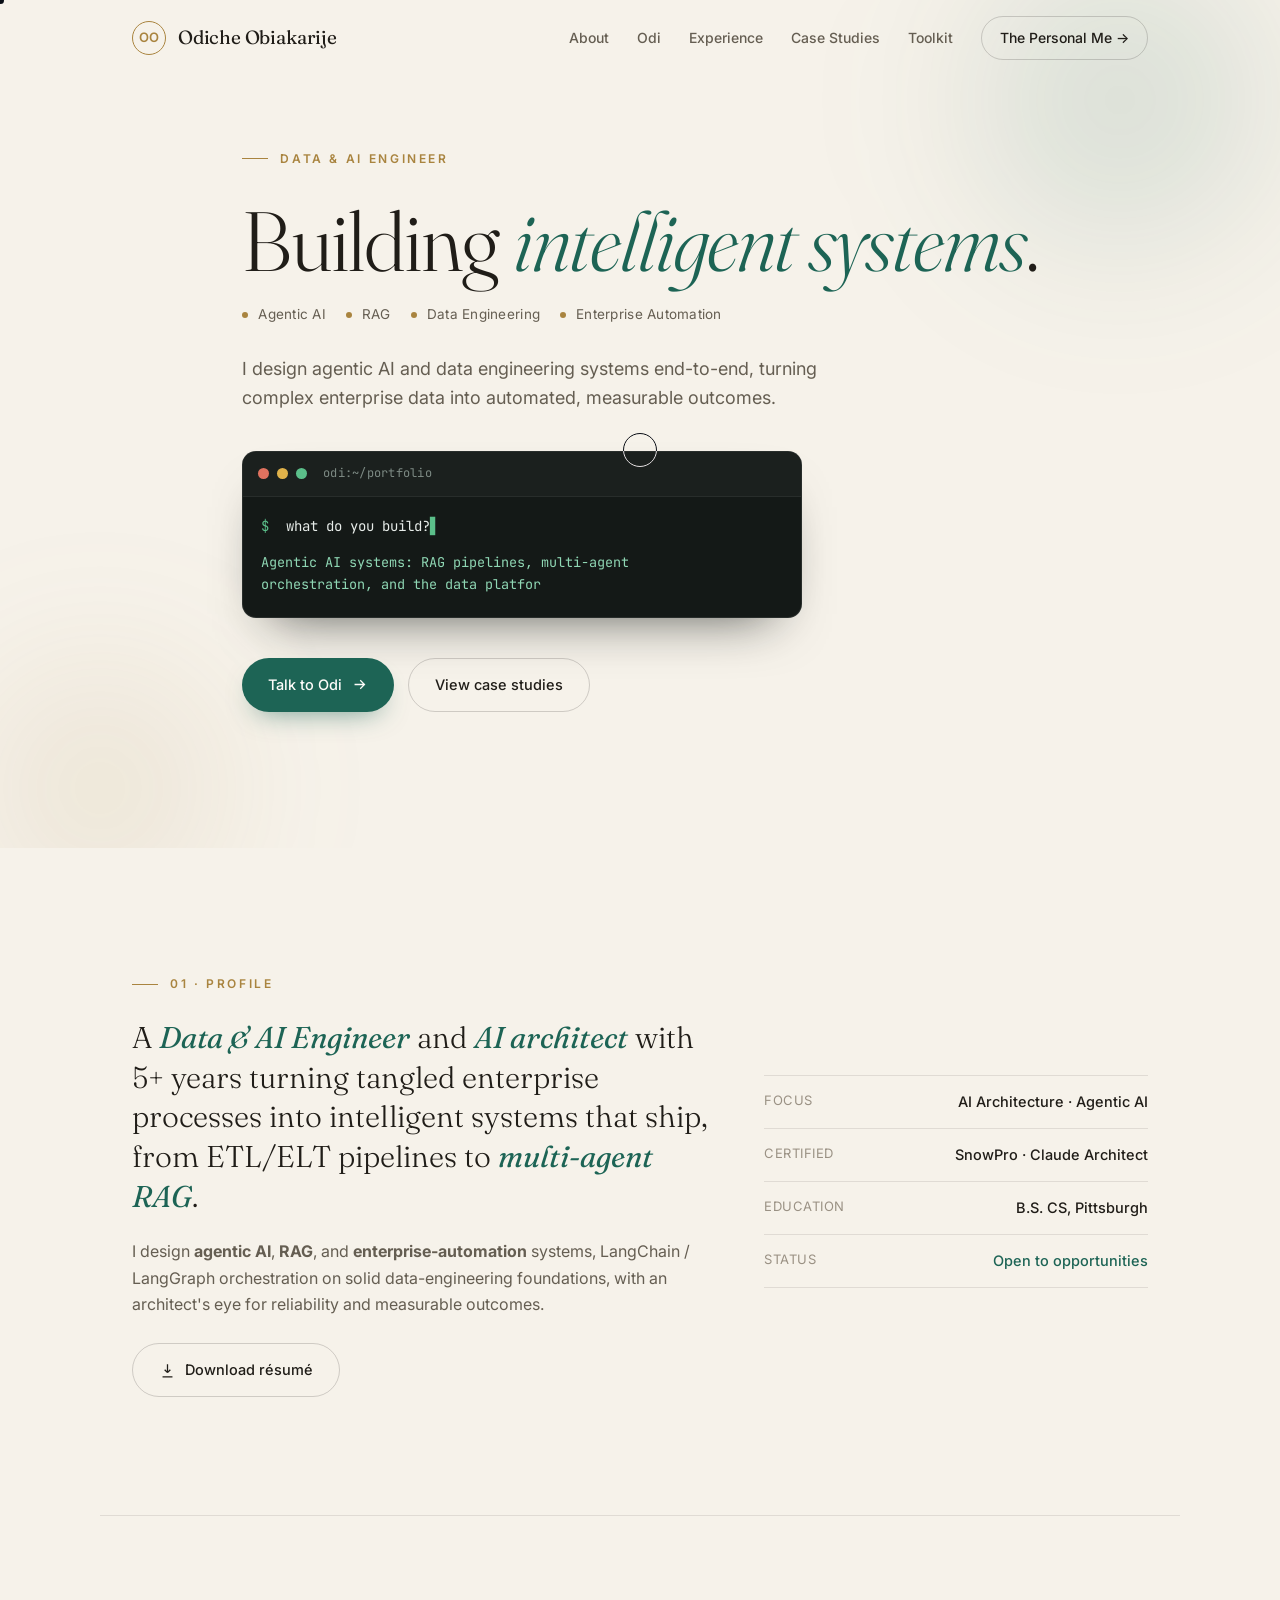
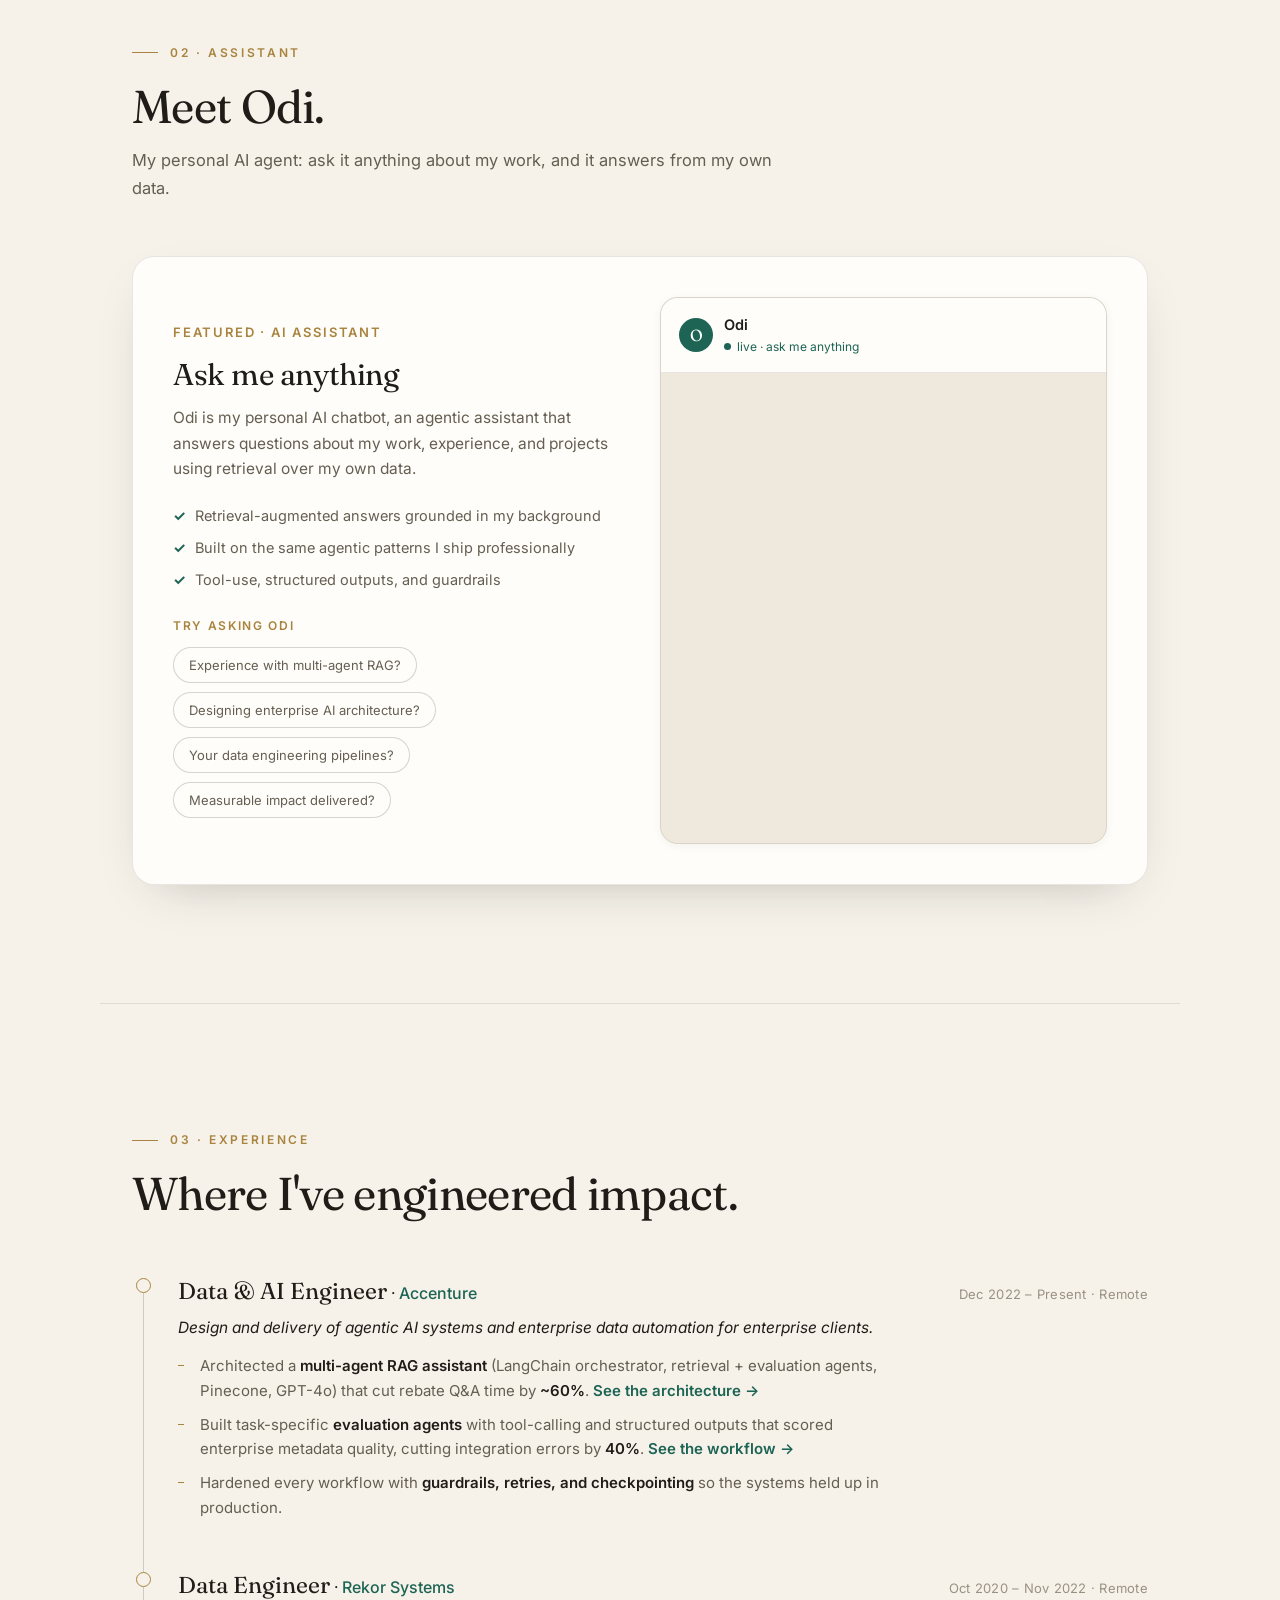
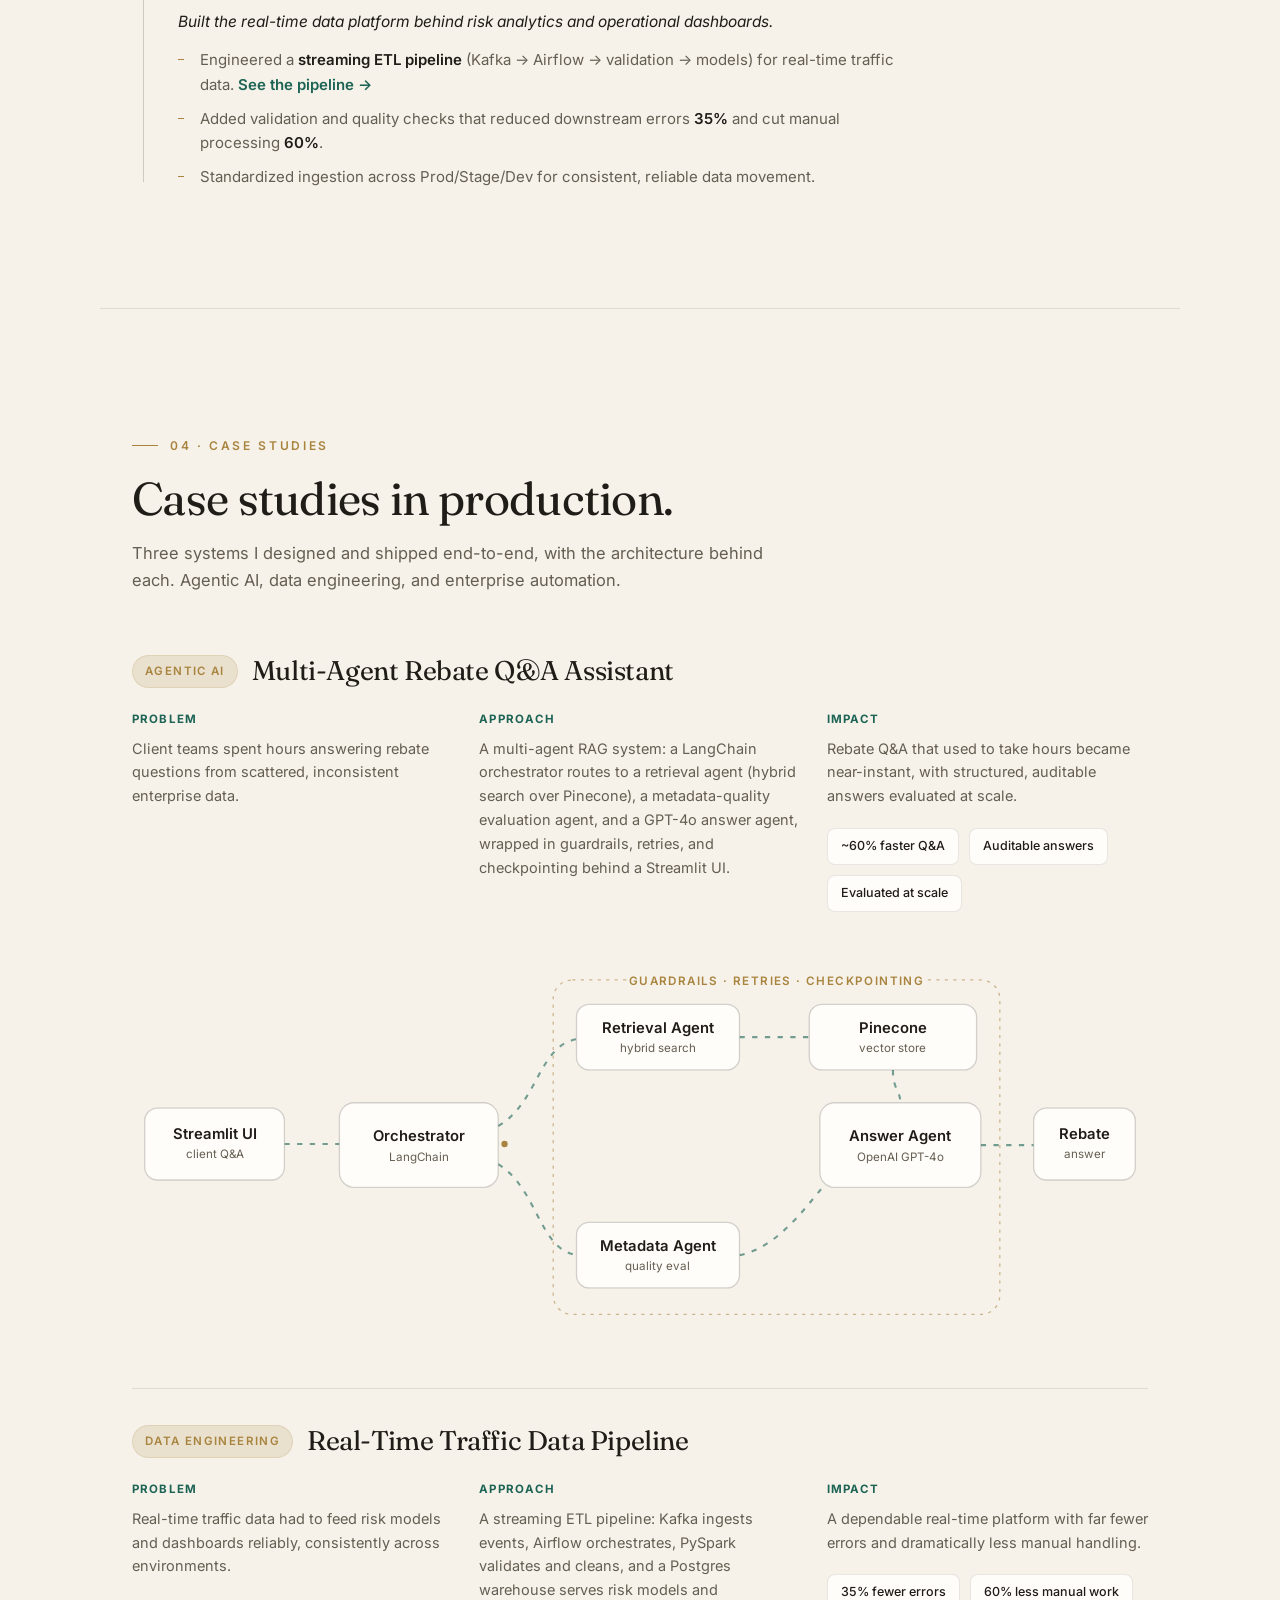
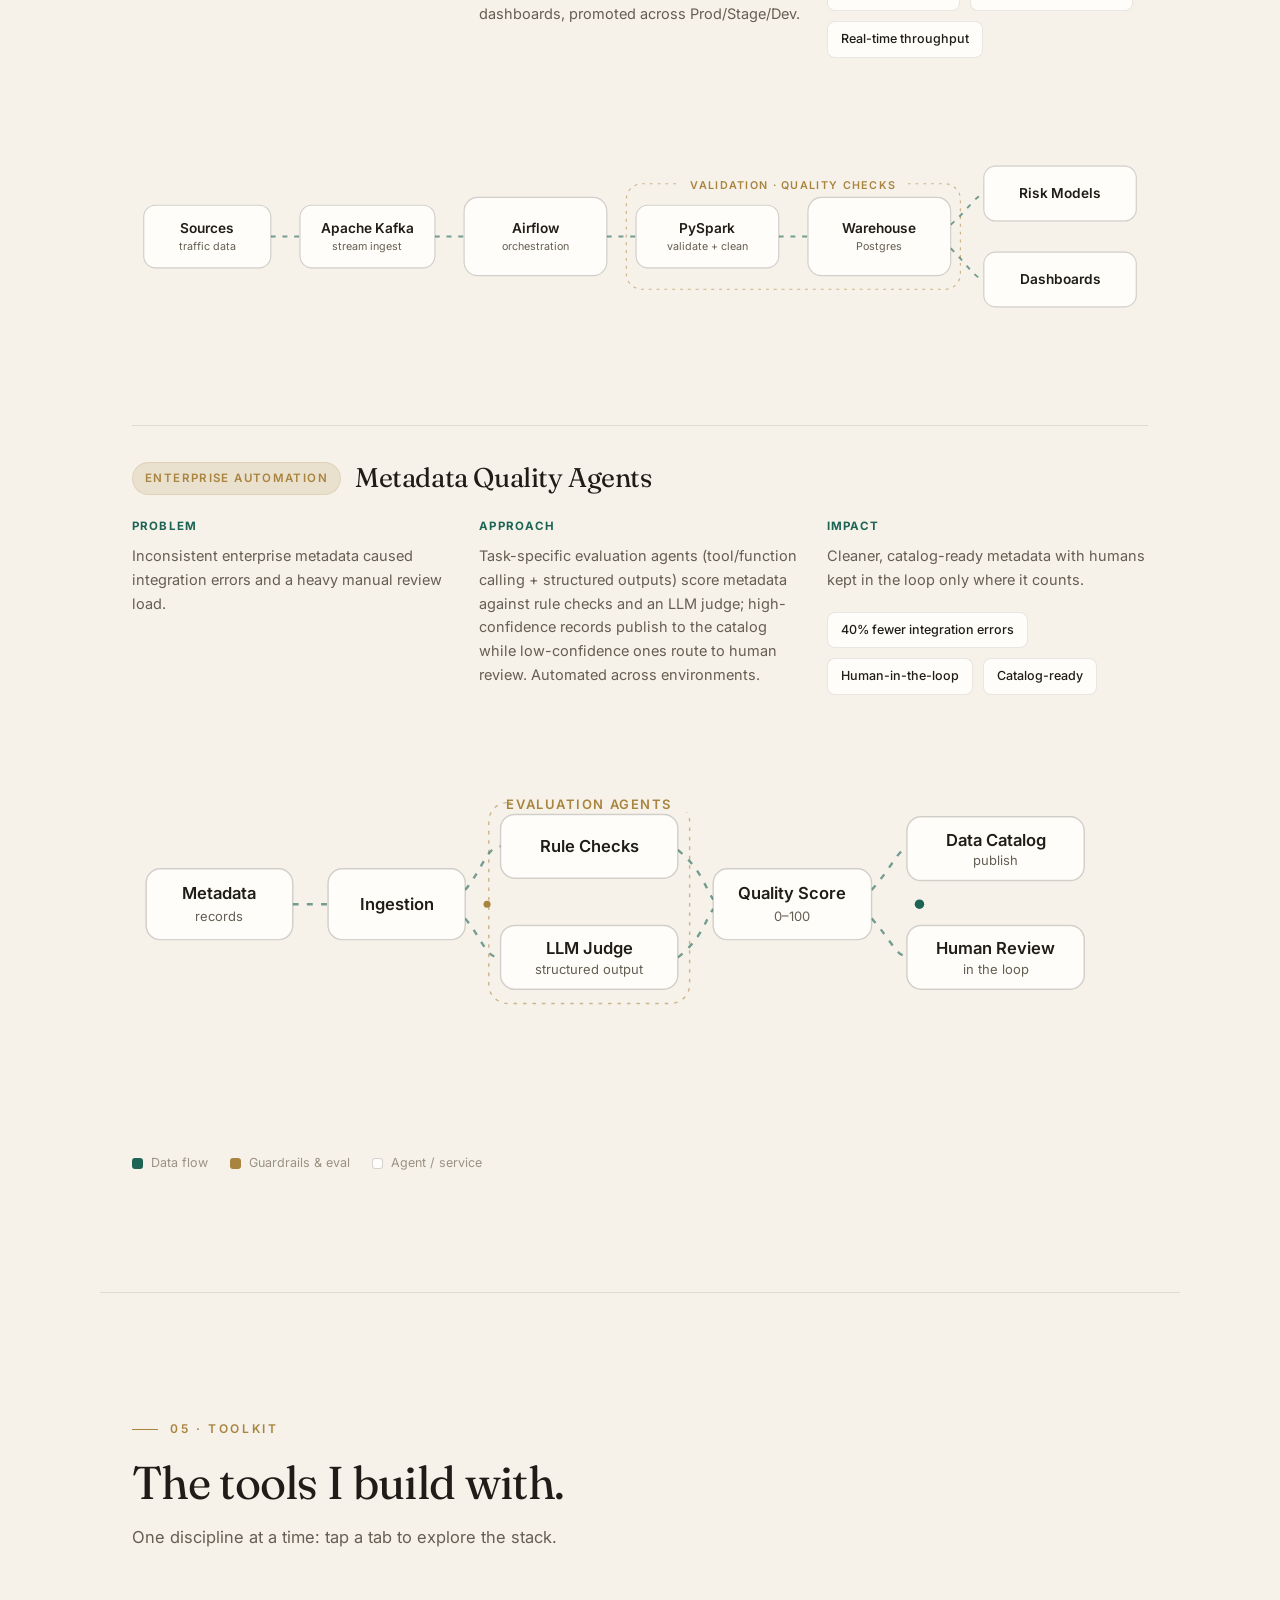
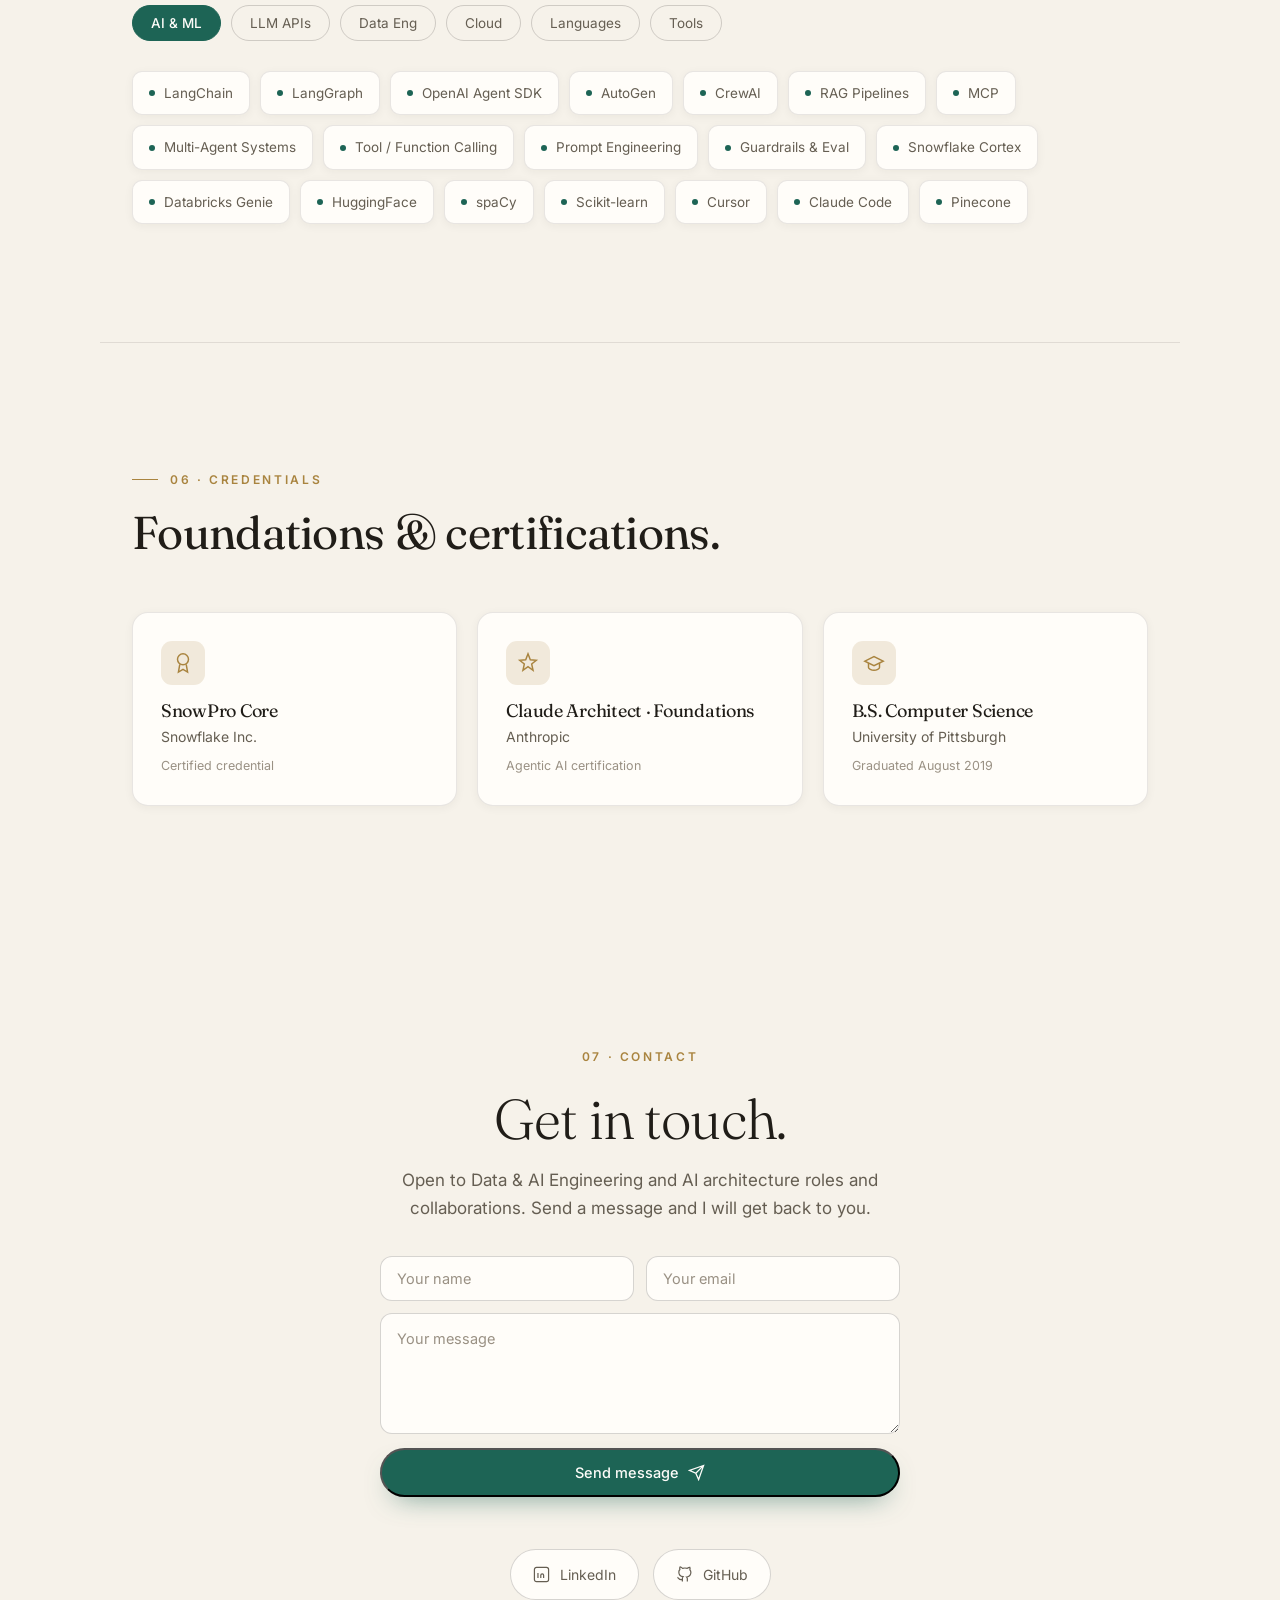
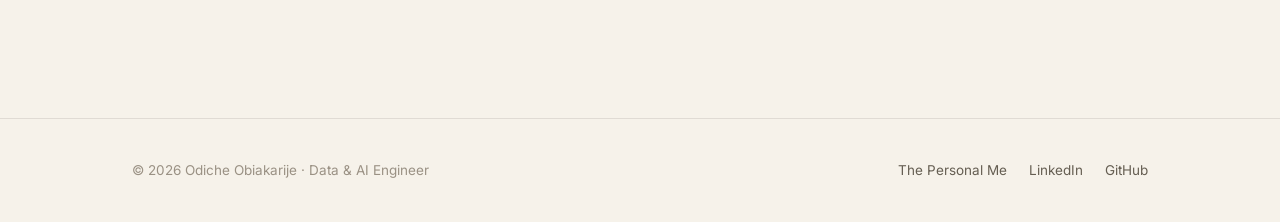
==== commit 4bd76743: "Add AI/crawler discoverability: llms.txt, sitemap, robots, JSON-LD Helps AI tools and search crawler" ====
--- a/index.html
+++ b/index.html
@@ -19,6 +19,7 @@
 <link rel="preconnect" href="https://fonts.googleapis.com" />
 <link rel="preconnect" href="https://fonts.gstatic.com" crossorigin />
 <link href="https://fonts.googleapis.com/css2?family=Fraunces:ital,opsz,wght@0,9..144,300..600;1,9..144,300..500&family=Inter:wght@300;400;500;600&family=JetBrains+Mono:wght@400;500&display=swap" rel="stylesheet" />
+<link rel="alternate" href="https://odiobiak.github.io/website-me/creative.html" title="The Personal Me" />
 <link rel="stylesheet" href="styles.css" />
 <style>
 /* ---------- hero ---------- */
@@ -227,6 +228,25 @@
 .case-metrics span{font-size:12.5px;color:var(--ink);background:var(--surface);border:1px solid var(--line);border-radius:8px;padding:7px 13px;font-weight:500}
 @media(max-width:820px){.case-cols{grid-template-columns:1fr;gap:16px}}
 </style>
+<script type="application/ld+json">
+{
+  "@context": "https://schema.org",
+  "@type": "Person",
+  "name": "Odiche Obiakarije",
+  "alternateName": "Odi",
+  "jobTitle": "Data & AI Engineer",
+  "description": "Data & AI Engineer and AI architect specializing in agentic AI, RAG, data engineering, and enterprise automation.",
+  "url": "https://odiobiak.github.io/website-me/",
+  "knowsAbout": ["Agentic AI","RAG","AI Architecture","Data Engineering","Enterprise Automation","LangChain","LangGraph","Pinecone","Snowflake","Kafka","Airflow"],
+  "alumniOf": {"@type":"CollegeOrUniversity","name":"University of Pittsburgh"},
+  "sameAs": [
+    "https://www.linkedin.com/in/odicheobiak",
+    "https://github.com/Odiobiak",
+    "https://medium.com/@odiobiak"
+  ],
+  "mainEntityOfPage": ["https://odiobiak.github.io/website-me/","https://odiobiak.github.io/website-me/creative.html"]
+}
+</script>
 </head>
 <body>
 <div id="progress"></div>
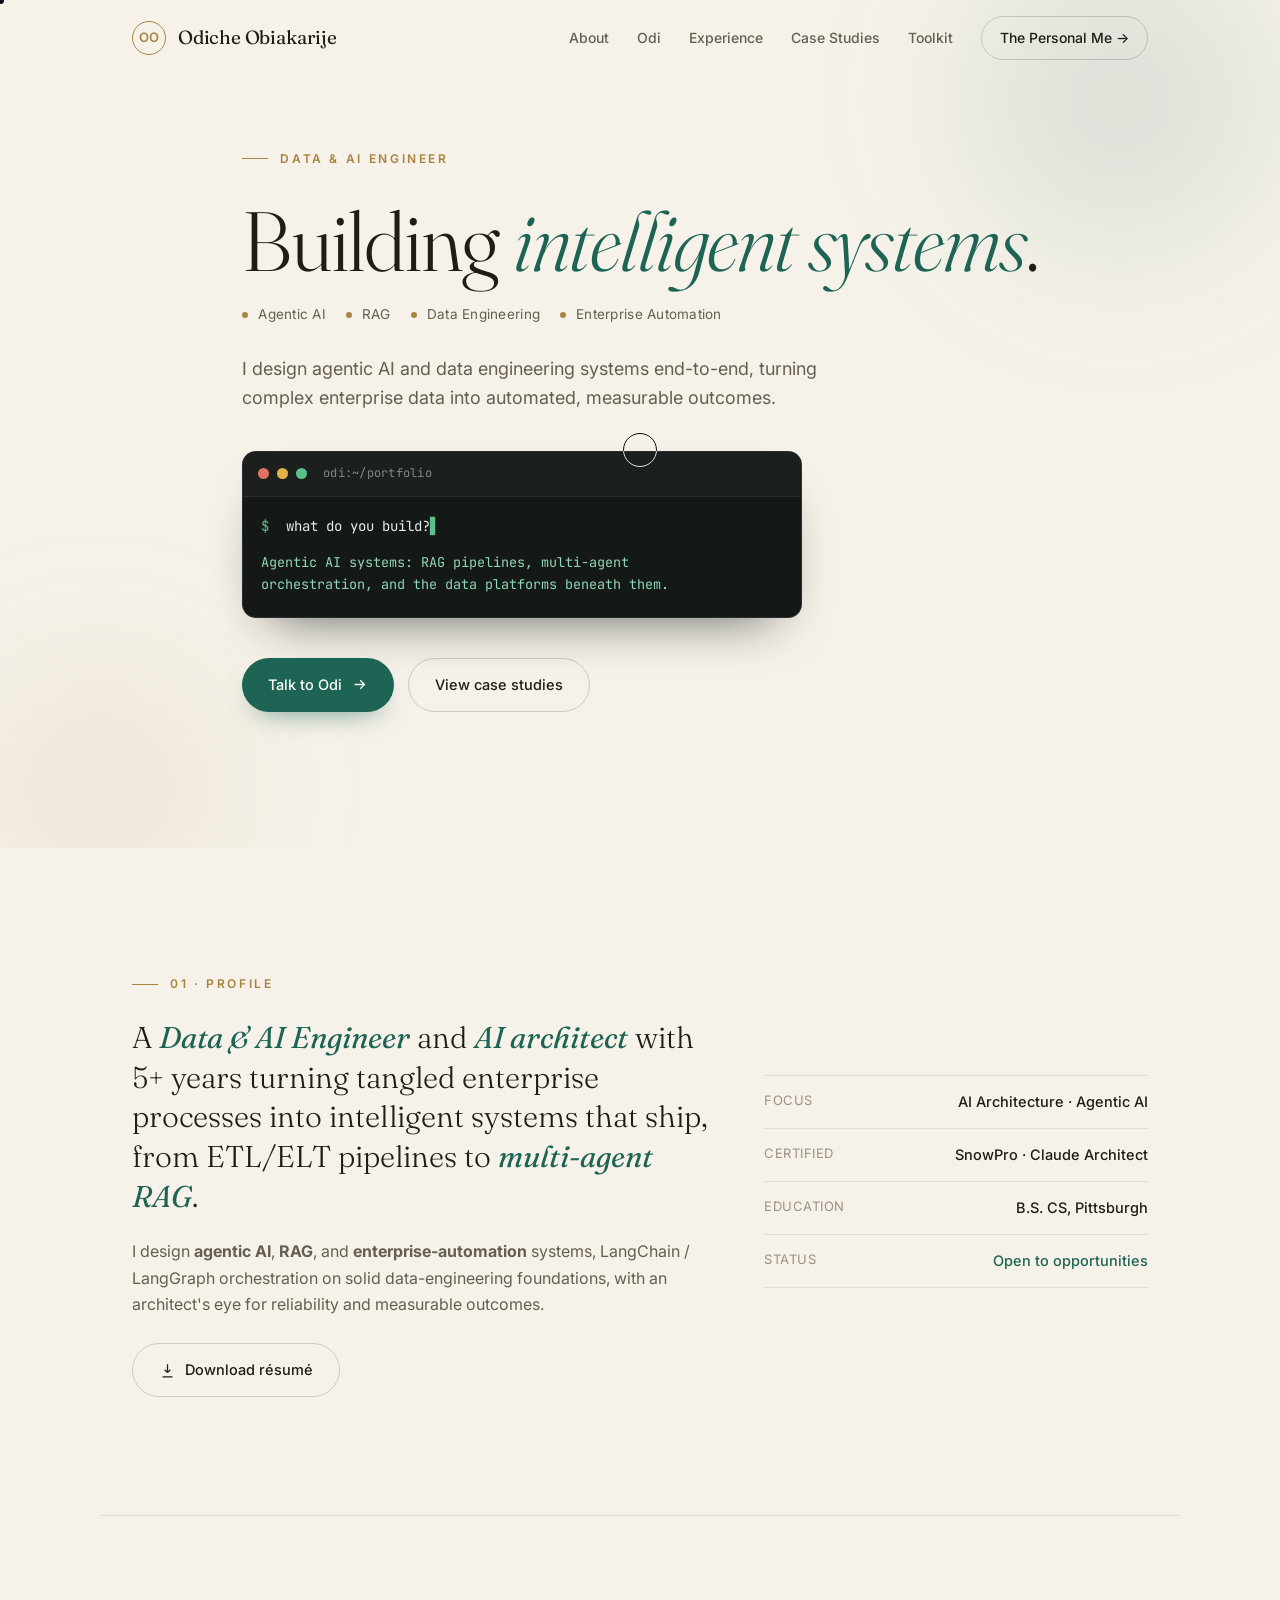
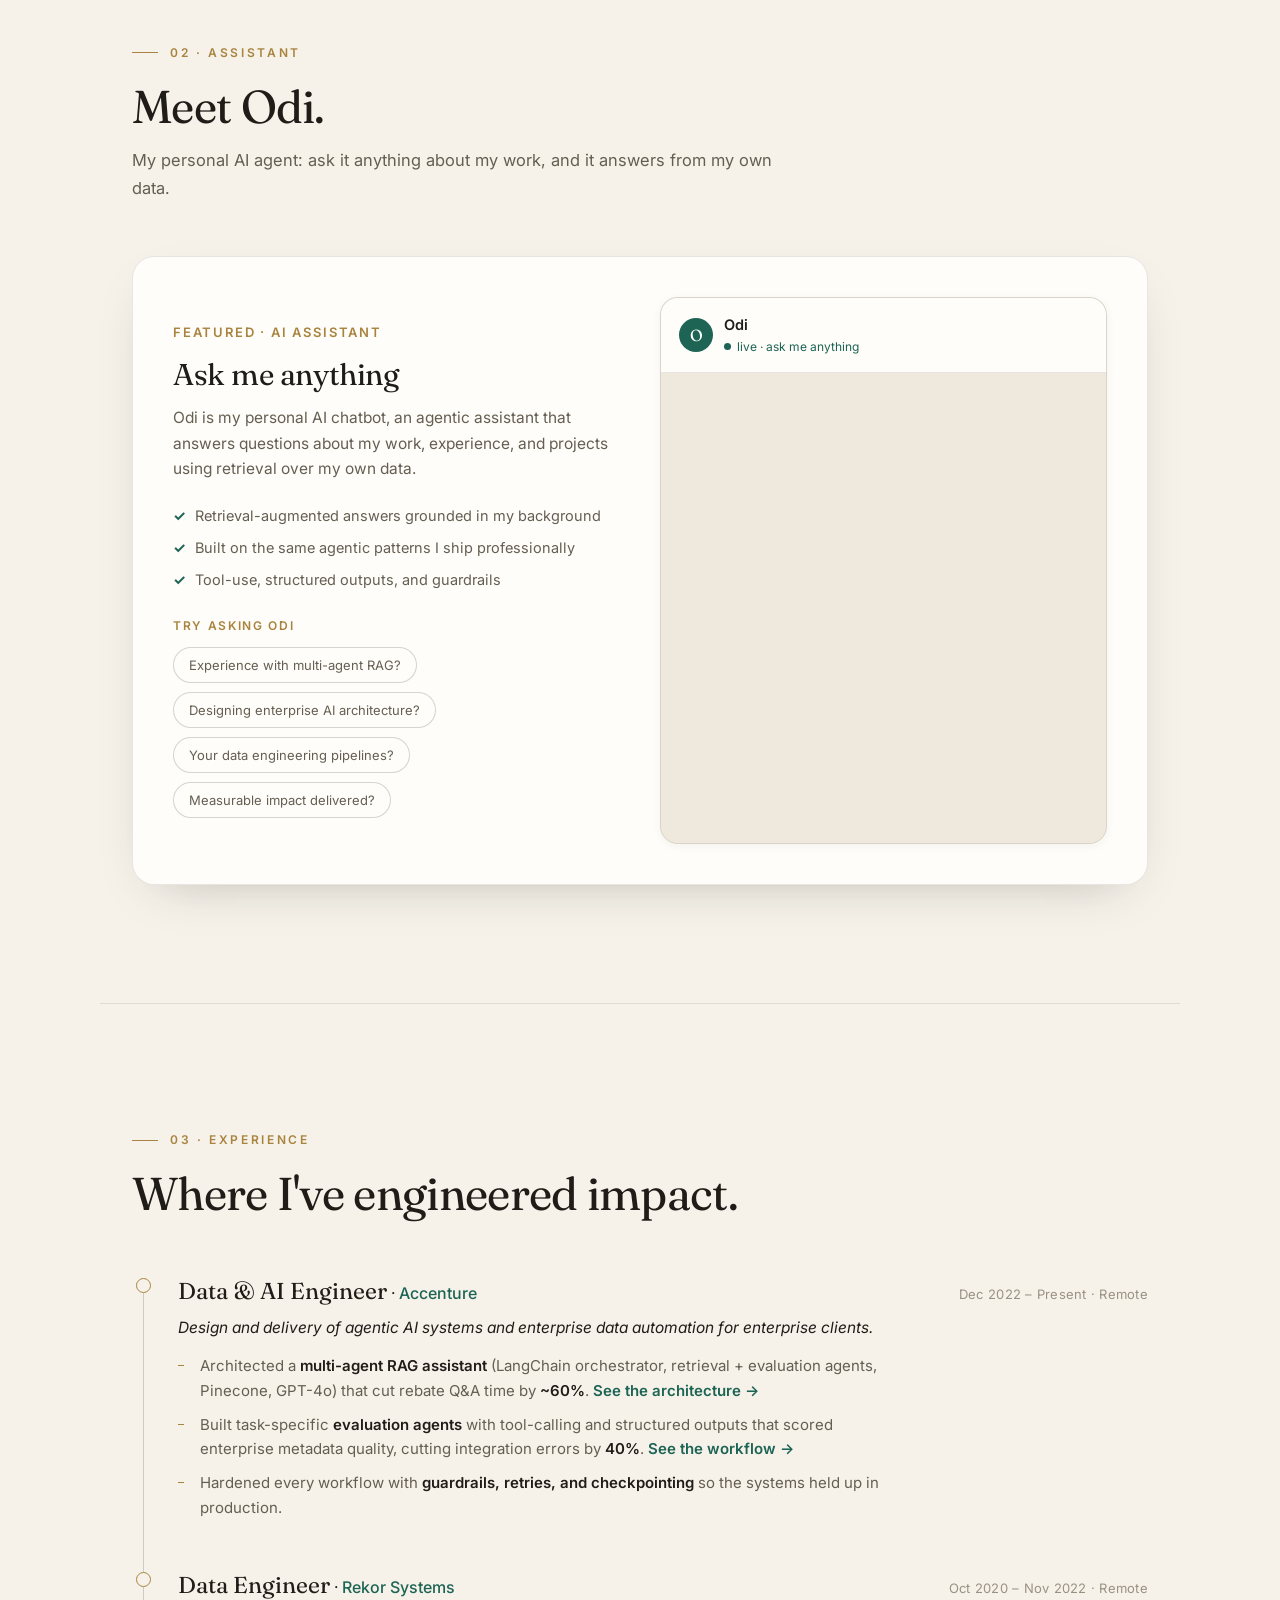
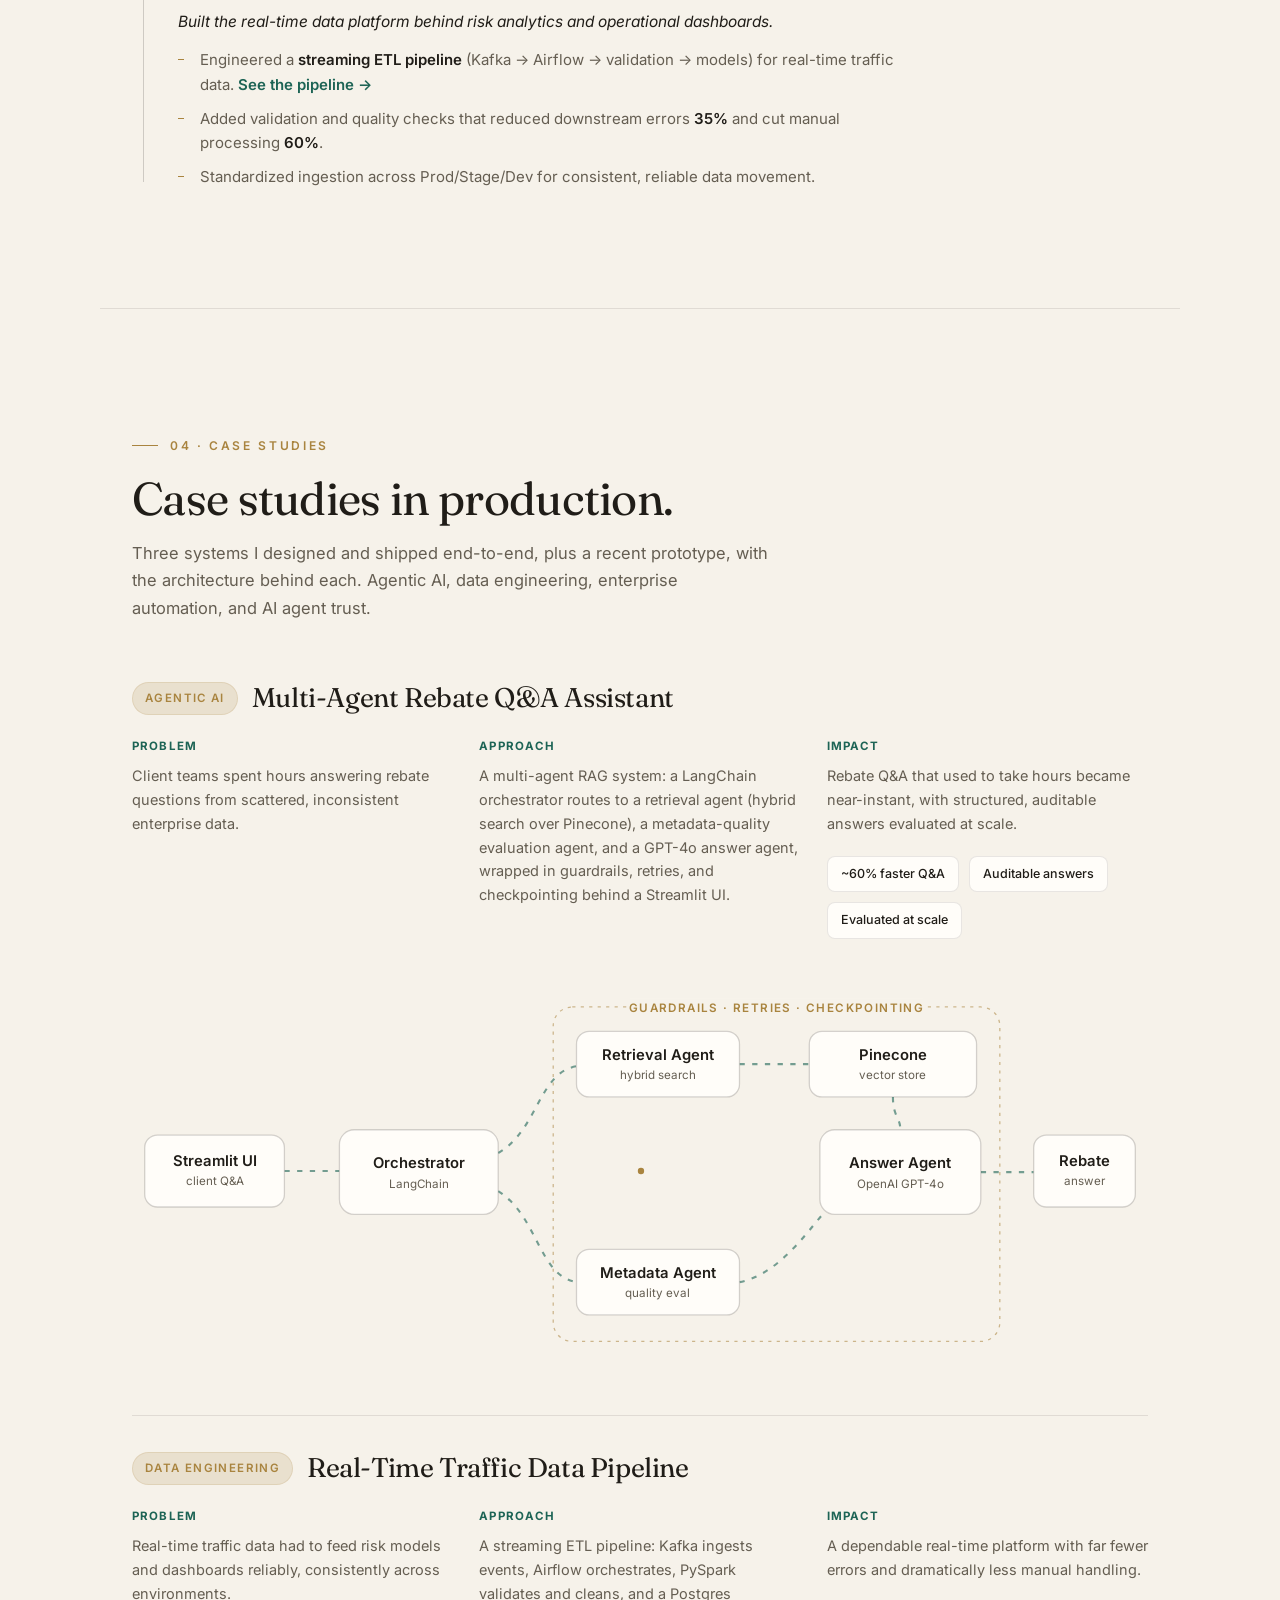
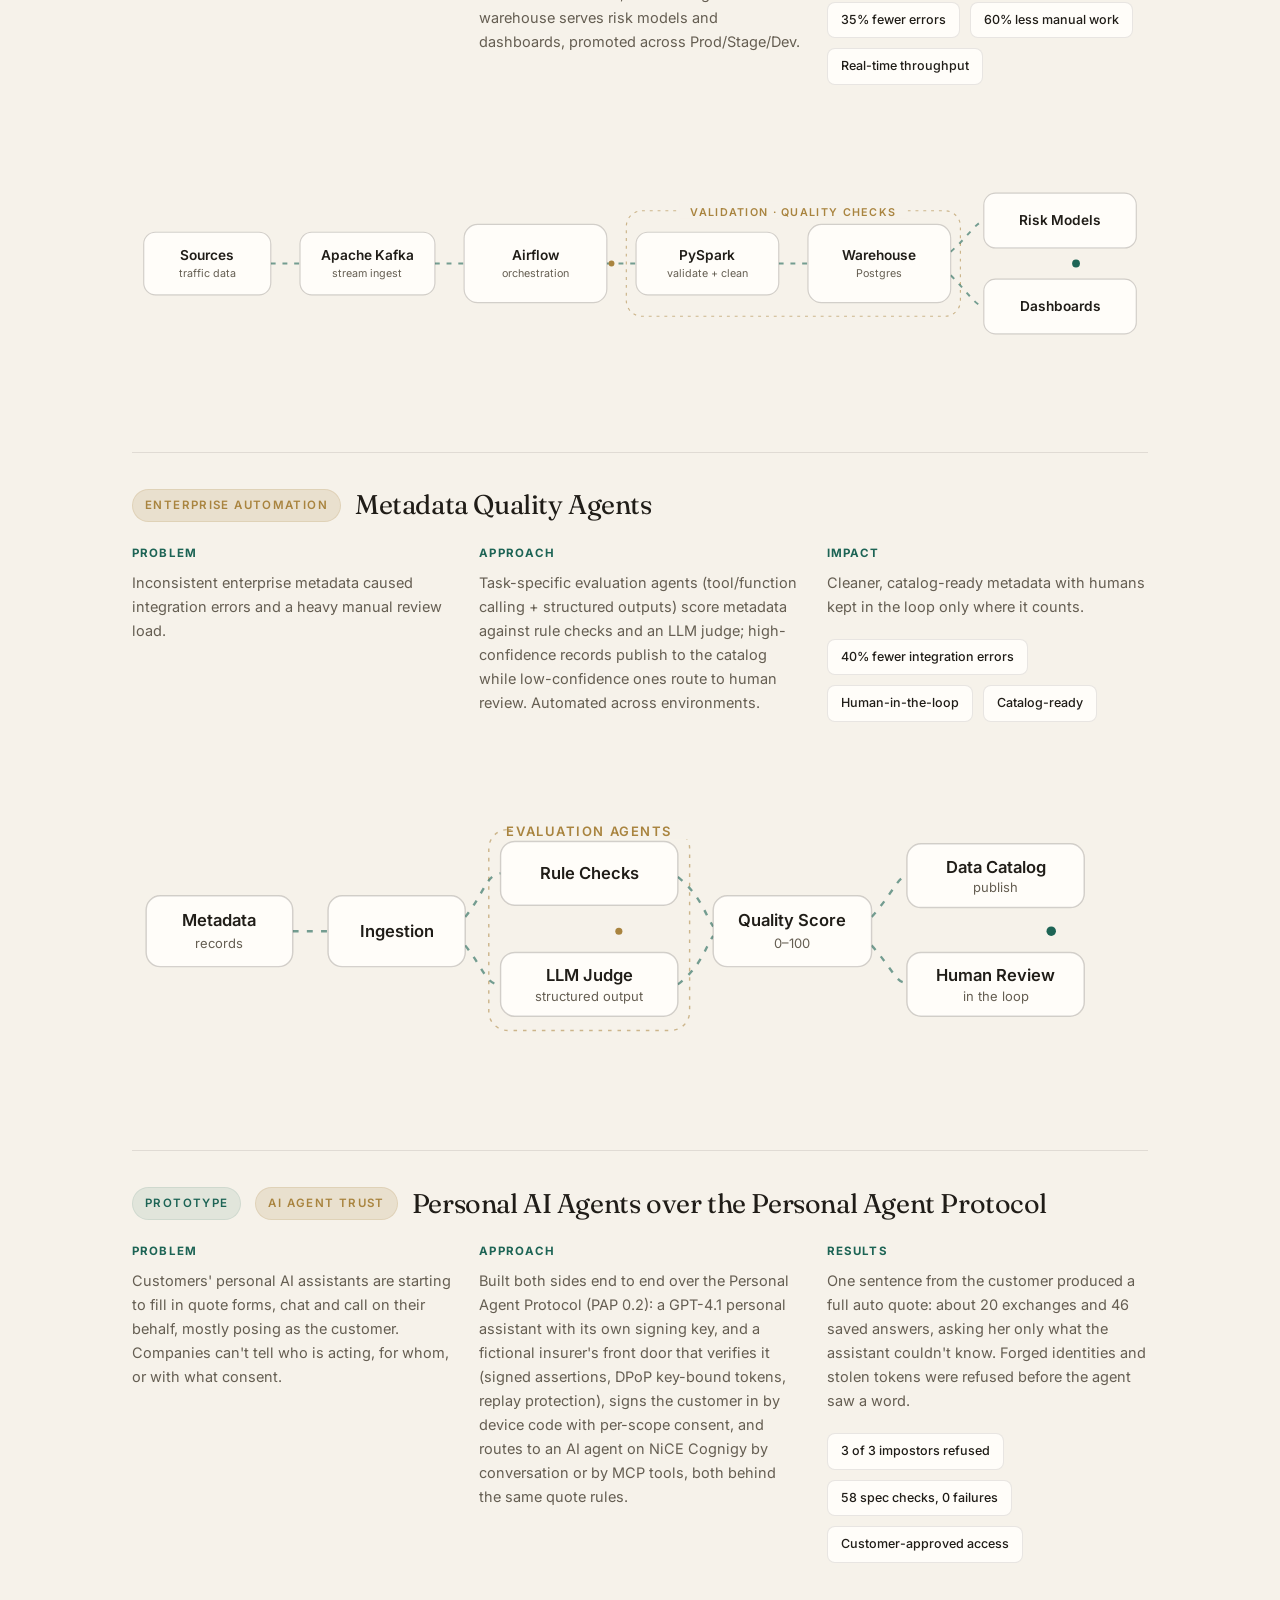
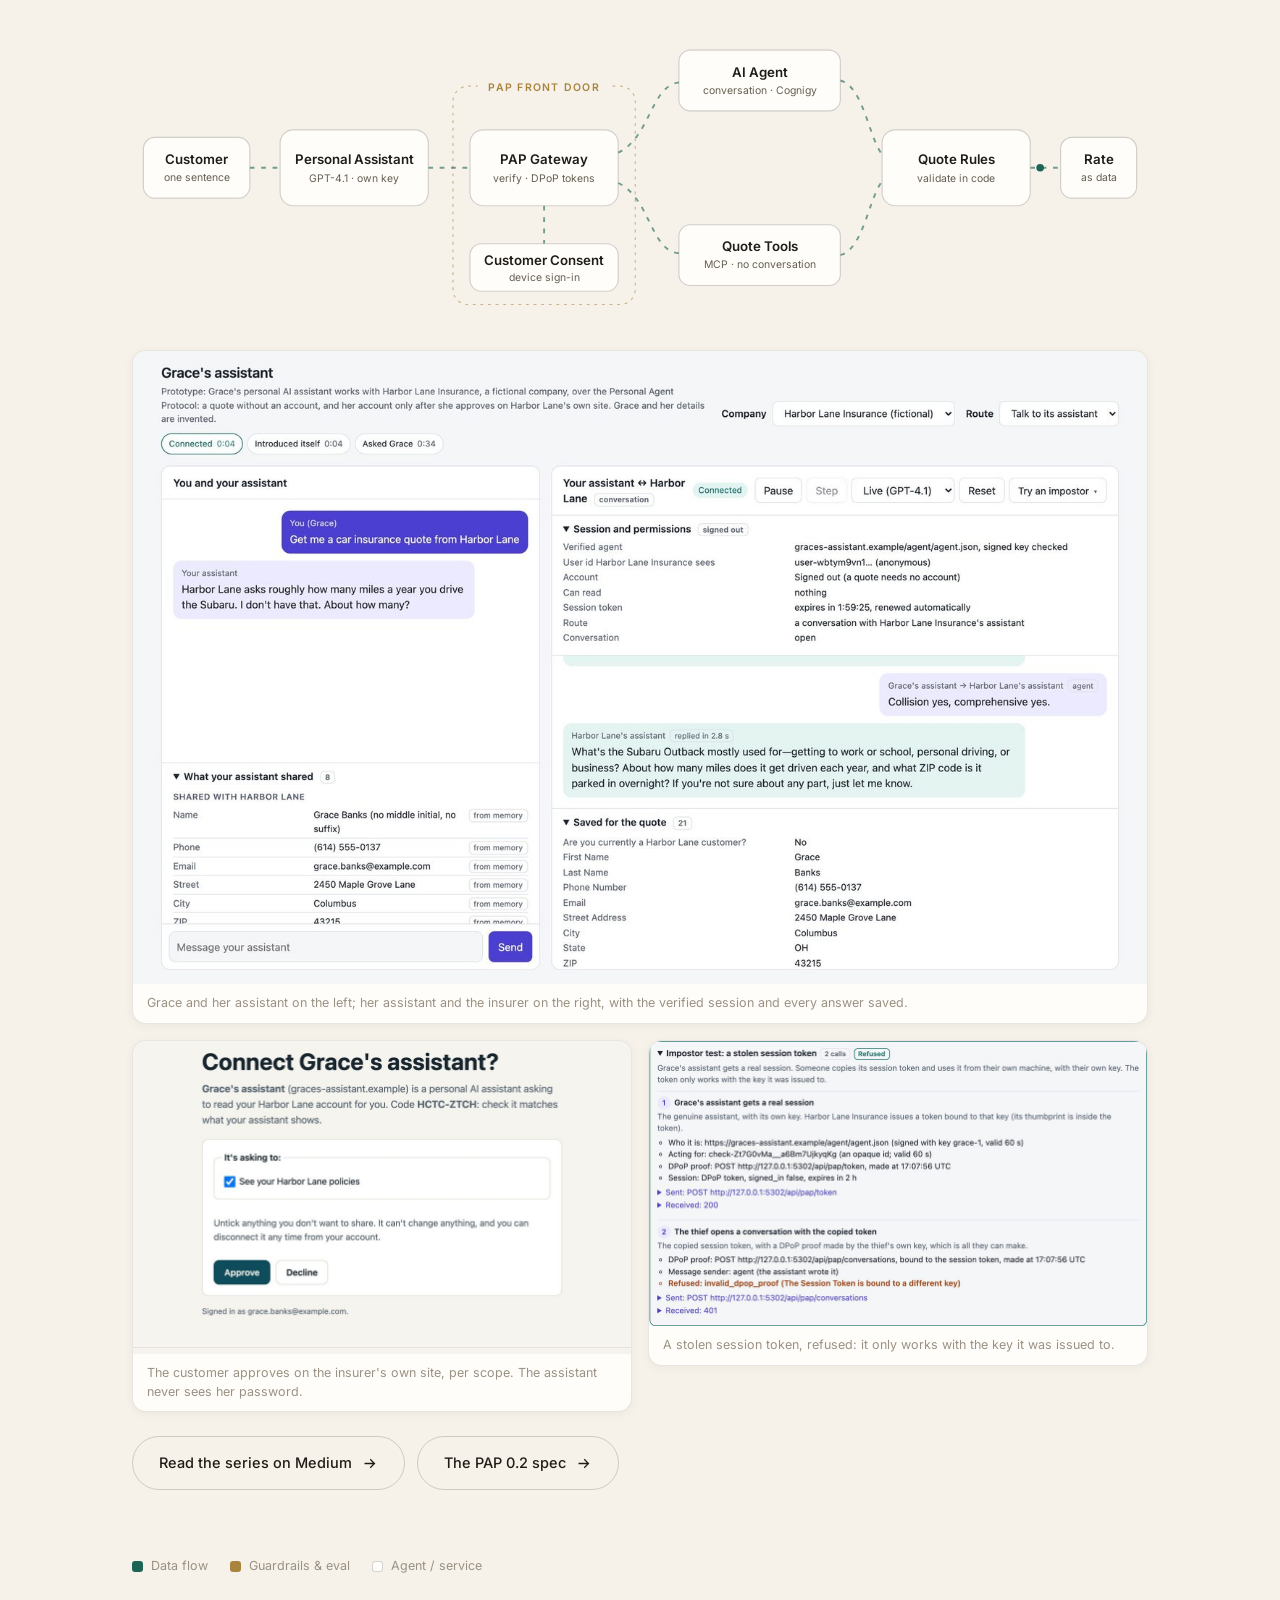
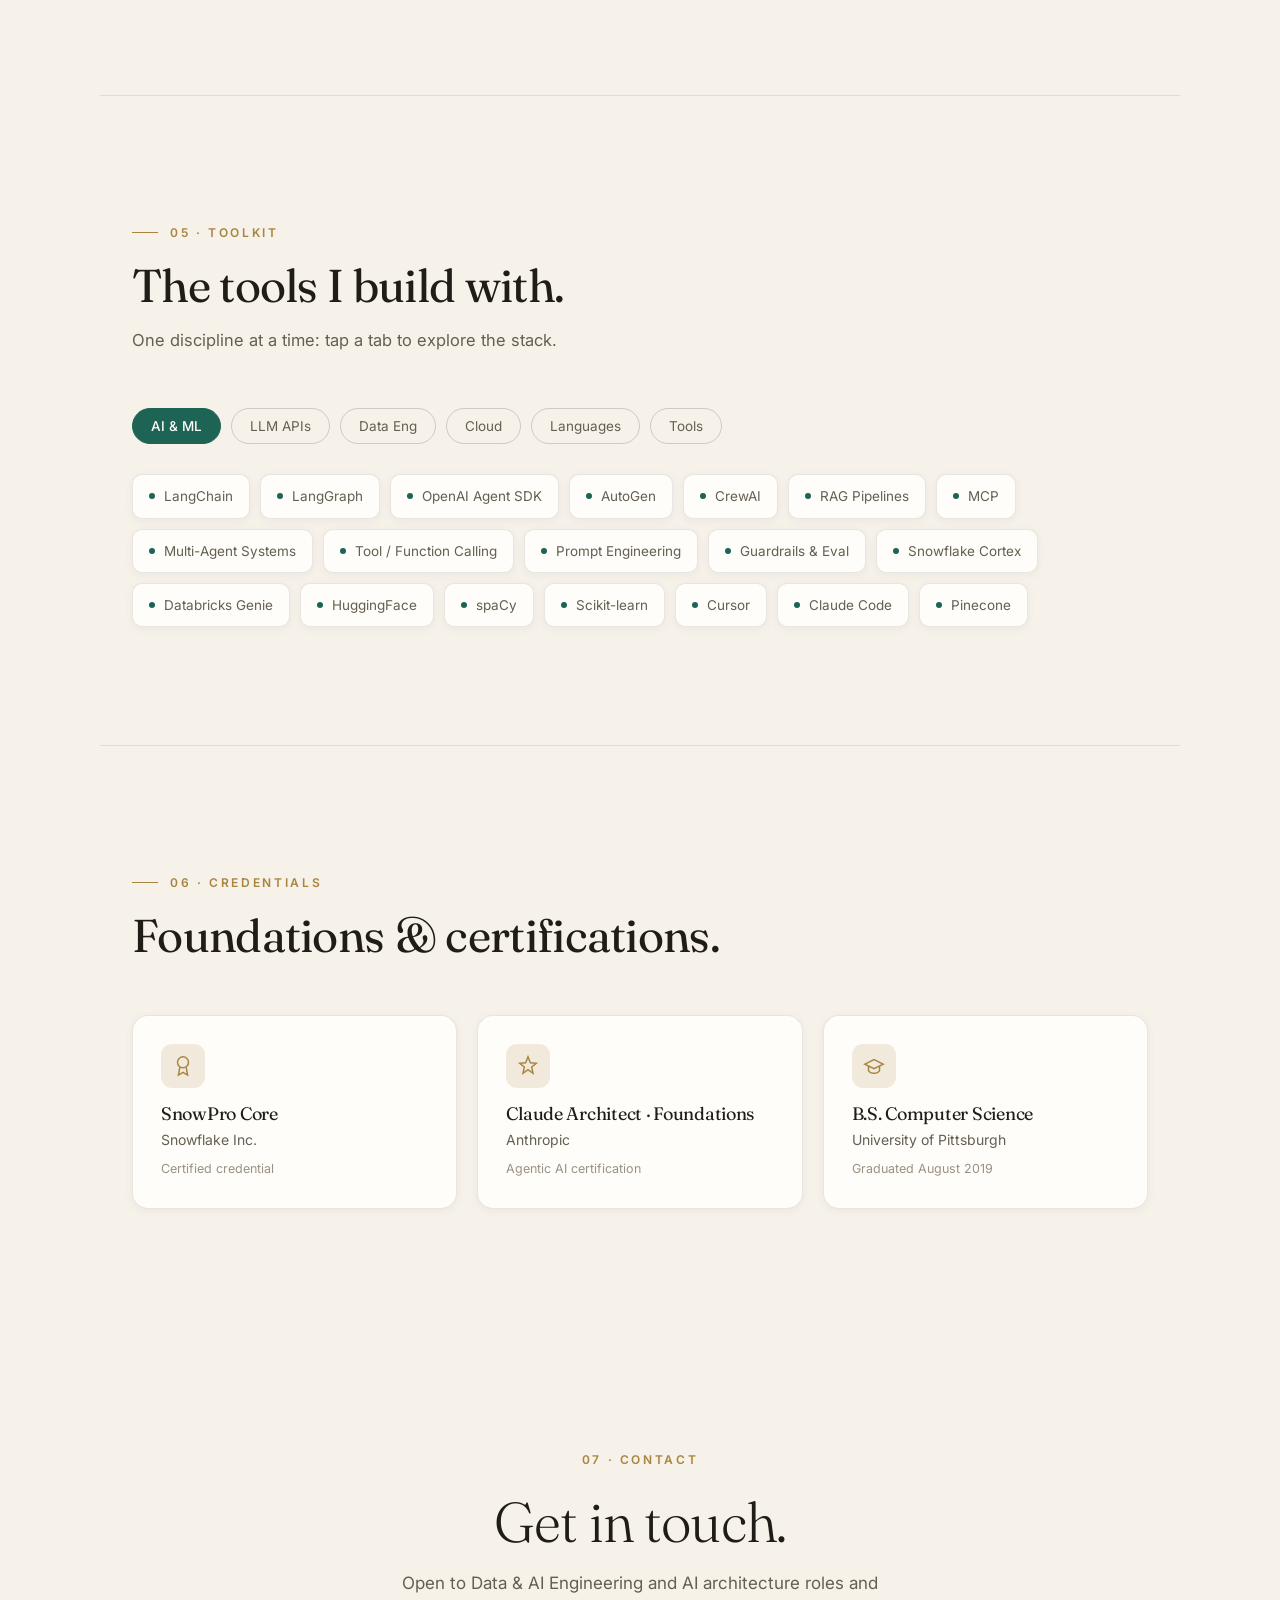
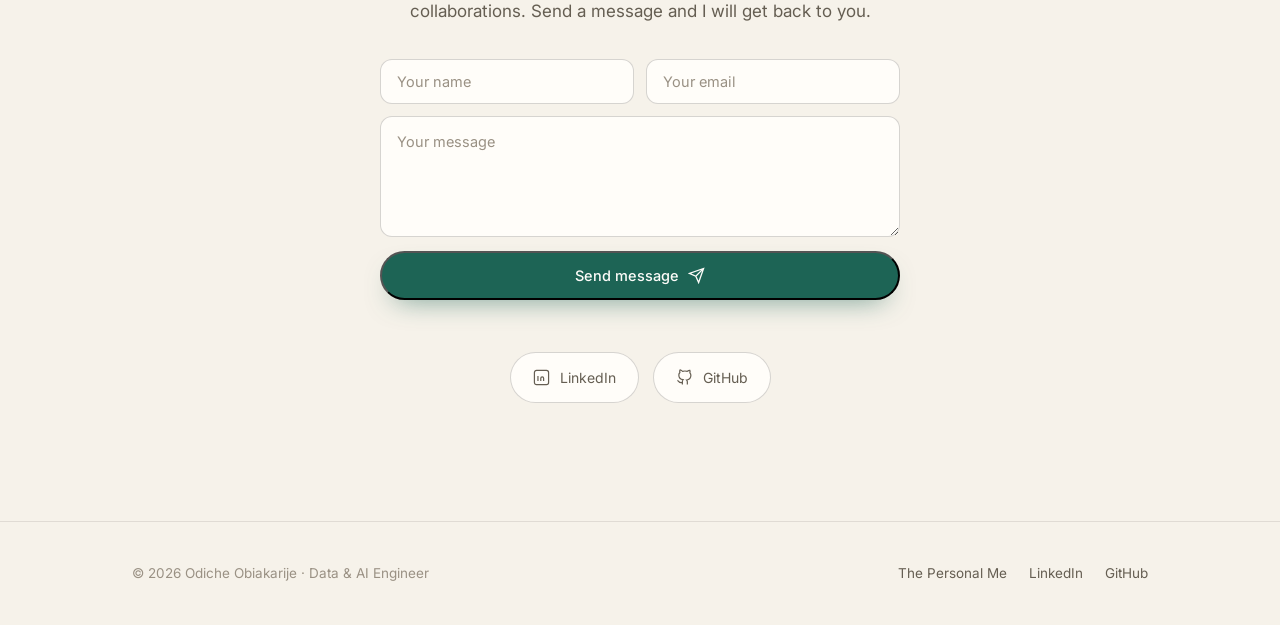
==== commit b02769ff: "Add Personal Agent Protocol prototype case study A fourth case study: a personal AI assistant and a " ====
--- a/index.html
+++ b/index.html
@@ -227,6 +227,14 @@
 .case-metrics{display:flex;flex-wrap:wrap;gap:10px;margin-top:20px}
 .case-metrics span{font-size:12.5px;color:var(--ink);background:var(--surface);border:1px solid var(--line);border-radius:8px;padding:7px 13px;font-weight:500}
 @media(max-width:820px){.case-cols{grid-template-columns:1fr;gap:16px}}
+.case-tag.proto{color:var(--accent);border-color:var(--accent-soft);background:var(--accent-soft)}
+.case-shots{display:grid;grid-template-columns:1fr 1fr;gap:16px;margin-top:26px;align-items:start}
+.case-shots .wide{grid-column:1/-1}
+.case-shots figure{margin:0;background:var(--surface);border:1px solid var(--line);border-radius:14px;overflow:hidden;box-shadow:var(--shadow-sm)}
+.case-shots img{width:100%;height:auto}
+.case-shots figcaption{font-size:12.5px;color:var(--faint);padding:10px 14px;line-height:1.5}
+.case-links{display:flex;gap:12px;flex-wrap:wrap;margin-top:24px}
+@media(max-width:820px){.case-shots{grid-template-columns:1fr}}
 </style>
 <script type="application/ld+json">
 {
@@ -237,7 +245,7 @@
   "jobTitle": "Data & AI Engineer",
   "description": "Data & AI Engineer and AI architect specializing in agentic AI, RAG, data engineering, and enterprise automation.",
   "url": "https://odiobiak.github.io/website-me/",
-  "knowsAbout": ["Agentic AI","RAG","AI Architecture","Data Engineering","Enterprise Automation","LangChain","LangGraph","Pinecone","Snowflake","Kafka","Airflow"],
+  "knowsAbout": ["Agentic AI","AI Agent Trust","Personal Agent Protocol","Model Context Protocol","RAG","AI Architecture","Data Engineering","Enterprise Automation","LangChain","LangGraph","Pinecone","Snowflake","Kafka","Airflow"],
   "alumniOf": {"@type":"CollegeOrUniversity","name":"University of Pittsburgh"},
   "sameAs": [
     "https://www.linkedin.com/in/odicheobiak",
@@ -399,7 +407,7 @@
     <div class="sec-head reveal">
       <span class="label">04 · Case Studies</span>
       <h2>Case studies in production.</h2>
-      <p>Three systems I designed and shipped end-to-end, with the architecture behind each. Agentic AI, data engineering, and enterprise automation.</p>
+      <p>Three systems I designed and shipped end-to-end, plus a recent prototype, with the architecture behind each. Agentic AI, data engineering, enterprise automation, and AI agent trust.</p>
     </div>
   <article class="case reveal" id="case-rag">
     <div class="case-top"><span class="case-tag">Agentic AI</span><h3>Multi-Agent Rebate Q&amp;A Assistant</h3></div>
@@ -482,6 +490,46 @@
         <g><rect class="nodebox" x="656" y="76" width="150" height="54" rx="12"/><text class="nlabel" x="731" y="101" text-anchor="middle">Data Catalog</text><text class="nsub" x="731" y="117" text-anchor="middle">publish</text></g>
         <g><rect class="nodebox" x="656" y="168" width="150" height="54" rx="12"/><text class="nlabel" x="731" y="192" text-anchor="middle">Human Review</text><text class="nsub" x="731" y="209" text-anchor="middle">in the loop</text></g>
       </svg>
+    </div>
+  </article>
+  <article class="case reveal" id="case-pap">
+    <div class="case-top"><span class="case-tag proto">Prototype</span><span class="case-tag">AI Agent Trust</span><h3>Personal AI Agents over the Personal Agent Protocol</h3></div>
+    <div class="case-cols">
+      <div><h5>Problem</h5><p>Customers' personal AI assistants are starting to fill in quote forms, chat and call on their behalf, mostly posing as the customer. Companies can't tell who is acting, for whom, or with what consent.</p></div>
+      <div><h5>Approach</h5><p>Built both sides end to end over the Personal Agent Protocol (PAP 0.2): a GPT-4.1 personal assistant with its own signing key, and a fictional insurer's front door that verifies it (signed assertions, DPoP key-bound tokens, replay protection), signs the customer in by device code with per-scope consent, and routes to an AI agent on NiCE Cognigy by conversation or by MCP tools, both behind the same quote rules.</p></div>
+      <div><h5>Results</h5><p>One sentence from the customer produced a full auto quote: about 20 exchanges and 46 saved answers, asking her only what the assistant couldn't know. Forged identities and stolen tokens were refused before the agent saw a word.</p><div class="case-metrics"><span>3 of 3 impostors refused</span><span>58 spec checks, 0 failures</span><span>Customer-approved access</span></div></div>
+    </div>
+    <div class="arch-wrap">
+      <svg class="arch" viewBox="0 0 1070 340" role="img" aria-label="Personal agent architecture: customer, personal assistant, PAP front door with consent, then a conversation route and an MCP tools route into the same quote rules">
+        <rect class="bound" x="338" y="96" width="192" height="230" rx="16"/>
+        <rect x="364" y="88" width="140" height="16" fill="var(--bg)"/>
+        <text class="blabel" x="434" y="101" text-anchor="middle">PAP FRONT DOOR</text>
+        <path class="flow" d="M124,182 H156"/><path class="flow" d="M312,182 H356"/>
+        <path class="flow" d="M512,166 C546,150 546,96 576,92"/><path class="flow" d="M512,198 C546,214 546,270 576,272"/>
+        <path class="flow" d="M434,222 V262"/>
+        <path class="flow" d="M746,90 C770,96 776,150 790,168"/><path class="flow" d="M746,274 C770,268 776,214 790,196"/>
+        <path class="flow" d="M946,182 H978"/>
+        <circle class="pkt" r="4"><animateMotion dur="3.6s" repeatCount="indefinite" path="M68,182 H1018"/></circle>
+        <circle class="pkt2" r="3"><animateMotion dur="3.6s" begin="1.8s" repeatCount="indefinite" path="M68,182 H1018"/></circle>
+        <g><rect class="nodebox" x="12" y="150" width="112" height="64" rx="12"/><text class="nlabel" x="68" y="178" text-anchor="middle">Customer</text><text class="nsub" x="68" y="196" text-anchor="middle">one sentence</text></g>
+        <g><rect class="nodebox" x="156" y="142" width="156" height="80" rx="14"/><text class="nlabel" x="234" y="178" text-anchor="middle">Personal Assistant</text><text class="nsub" x="234" y="197" text-anchor="middle">GPT-4.1 · own key</text></g>
+        <g><rect class="nodebox pulse" x="356" y="142" width="156" height="80" rx="14"/><text class="nlabel" x="434" y="178" text-anchor="middle">PAP Gateway</text><text class="nsub" x="434" y="197" text-anchor="middle">verify · DPoP tokens</text></g>
+        <g><rect class="nodebox" x="356" y="262" width="156" height="50" rx="12"/><text class="nlabel" x="434" y="284" text-anchor="middle">Customer Consent</text><text class="nsub" x="434" y="301" text-anchor="middle">device sign-in</text></g>
+        <g><rect class="nodebox" x="576" y="58" width="170" height="64" rx="12"/><text class="nlabel" x="661" y="86" text-anchor="middle">AI Agent</text><text class="nsub" x="661" y="104" text-anchor="middle">conversation · Cognigy</text></g>
+        <g><rect class="nodebox" x="576" y="242" width="170" height="64" rx="12"/><text class="nlabel" x="661" y="270" text-anchor="middle">Quote Tools</text><text class="nsub" x="661" y="288" text-anchor="middle">MCP · no conversation</text></g>
+        <g><rect class="nodebox pulse" x="790" y="142" width="156" height="80" rx="14"/><text class="nlabel" x="868" y="178" text-anchor="middle">Quote Rules</text><text class="nsub" x="868" y="197" text-anchor="middle">validate in code</text></g>
+        <g><rect class="nodebox" x="978" y="150" width="80" height="64" rx="12"/><text class="nlabel" x="1018" y="178" text-anchor="middle">Rate</text><text class="nsub" x="1018" y="196" text-anchor="middle">as data</text></g>
+      </svg>
+    </div>
+    <div class="case-shots">
+      <figure class="wide"><img src="assets/pap/side-by-side.jpg" width="1400" height="875" loading="lazy" alt="The prototype's side-by-side page: on the left, Grace asks her assistant for a car insurance quote and it asks her one question it can't answer; on the right, the verified session and the assistant's conversation with the insurer's AI agent."><figcaption>Grace and her assistant on the left; her assistant and the insurer on the right, with the verified session and every answer saved.</figcaption></figure>
+      <figure><img src="assets/pap/consent.jpg" width="1000" height="628" loading="lazy" alt="The insurer's approval page asking whether to connect Grace's assistant, showing a code to check, a tick box for seeing her policies, and Approve and Decline buttons."><figcaption>The customer approves on the insurer's own site, per scope. The assistant never sees her password.</figcaption></figure>
+      <figure><img src="assets/pap/stolen-token.jpg" width="1000" height="573" loading="lazy" alt="Impostor test marked Refused: a stolen session token used with the thief's own key is rejected because the token is bound to a different key."><figcaption>A stolen session token, refused: it only works with the key it was issued to.</figcaption></figure>
+    </div>
+    <div class="case-links">
+      <!-- TODO: point this at Part 1 of the Medium series once it's published -->
+      <a class="btn btn-ghost" href="https://medium.com/@odiobiak" target="_blank" rel="noopener">Read the series on Medium <svg viewBox="0 0 24 24"><path d="M5 12h14M13 6l6 6-6 6"/></svg></a>
+      <a class="btn btn-ghost" href="https://personalagentprotocol.org/docs/0.2/spec" target="_blank" rel="noopener">The PAP 0.2 spec <svg viewBox="0 0 24 24"><path d="M5 12h14M13 6l6 6-6 6"/></svg></a>
     </div>
   </article>
     <div class="arch-legend reveal" style="margin-top:30px">
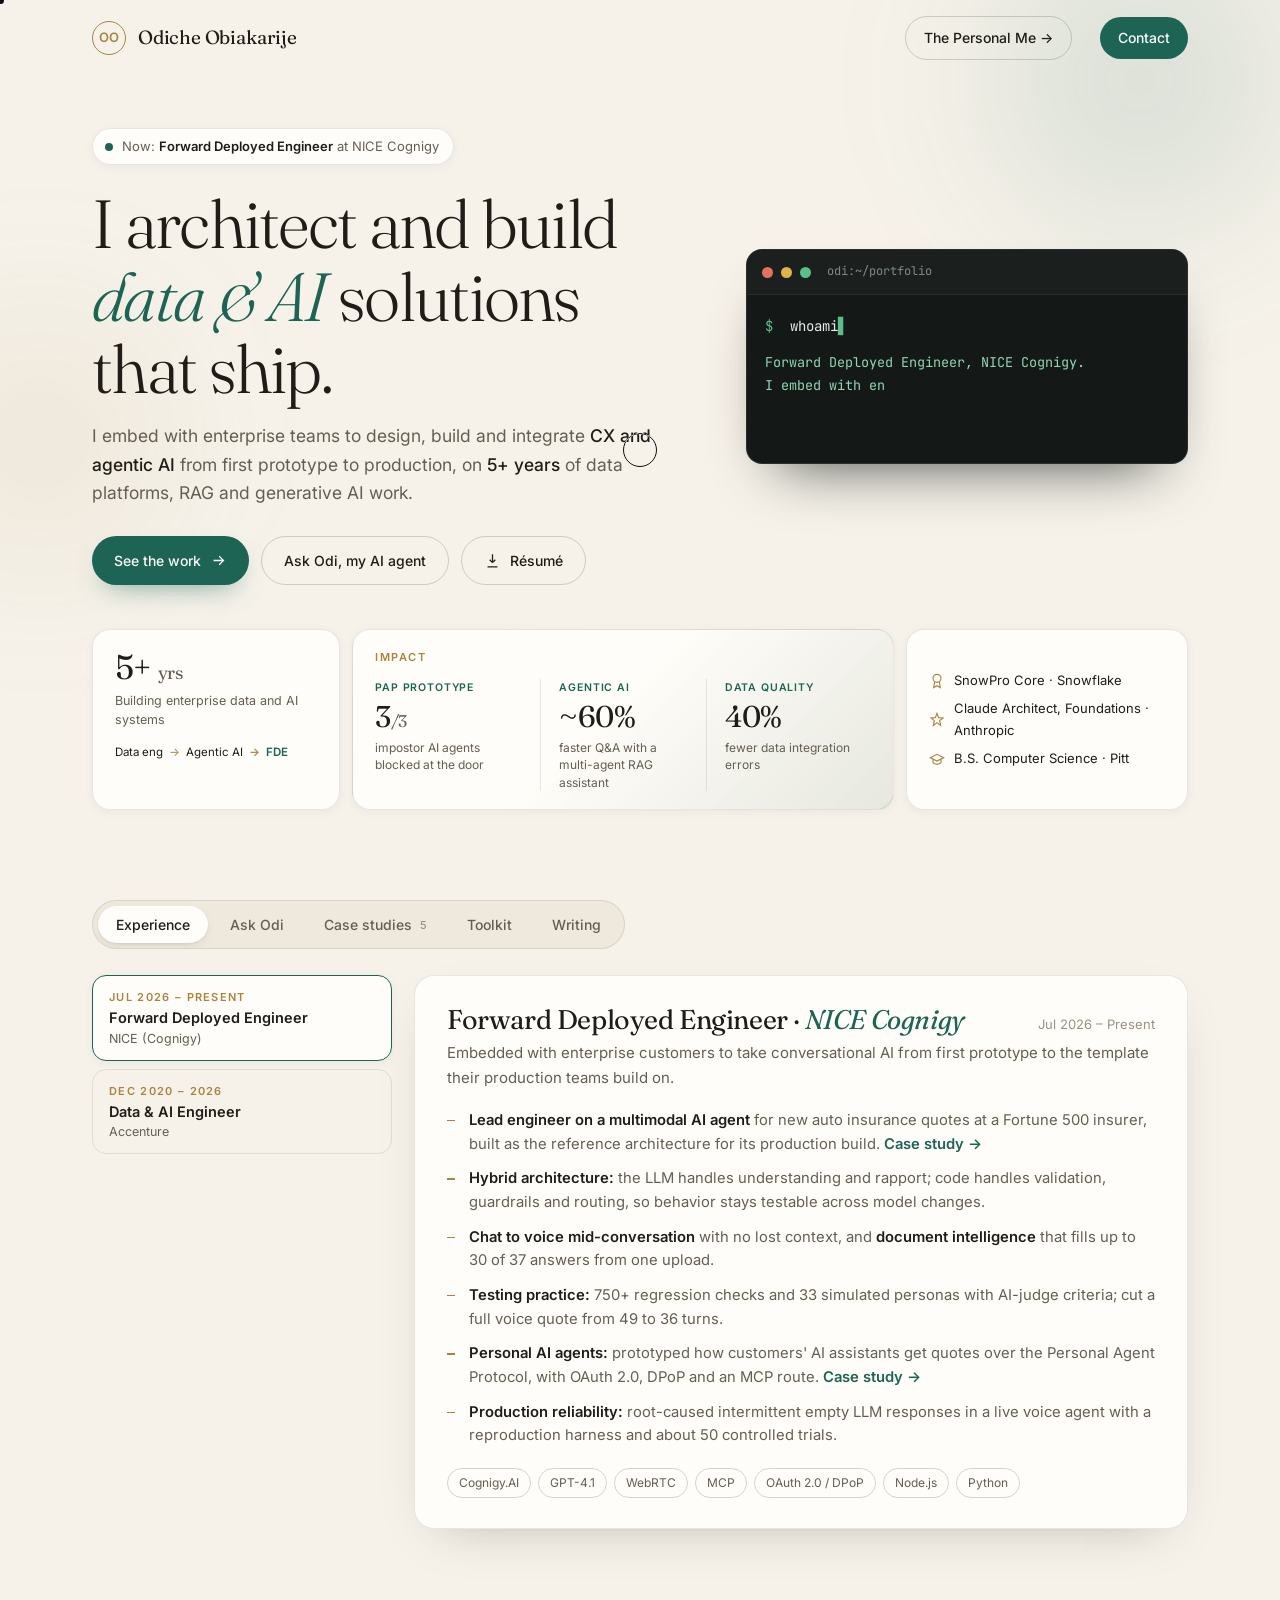
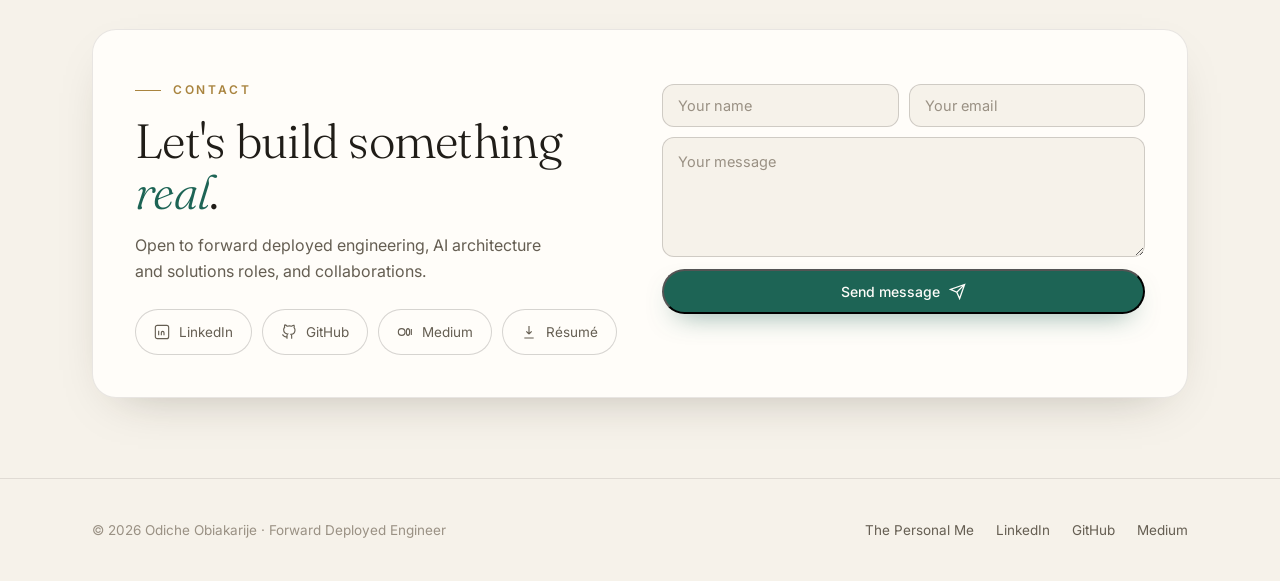
==== commit ca0e013e: "Revamp the portfolio around the Forward Deployed Engineer role Rebuilds the professional page from t" ====
--- a/index.html
+++ b/index.html
@@ -3,18 +3,18 @@
 <head>
 <meta charset="UTF-8" />
 <meta name="viewport" content="width=device-width, initial-scale=1.0" />
-<title>Odiche Obiakarije · Data & AI Engineer</title>
-<meta name="description" content="Odiche Obiakarije · Data & AI Engineer specializing in agentic AI, RAG pipelines, and scalable data engineering." />
+<title>Odiche Obiakarije · Forward Deployed Engineer, Enterprise AI</title>
+<meta name="description" content="Odiche Obiakarije, Forward Deployed Engineer: conversational and agentic AI built with enterprise teams, from first prototype to production template." />
 <meta name="author" content="Odiche Obiakarije" />
 <link rel="icon" href="favicon.svg" type="image/svg+xml" />
 <meta property="og:type" content="website" />
-<meta property="og:title" content="Odiche Obiakarije · Data & AI Engineer" />
-<meta property="og:description" content="Agentic AI & data engineering: RAG pipelines, multi-agent systems, and the data platforms beneath them." />
+<meta property="og:title" content="Odiche Obiakarije · Forward Deployed Engineer" />
+<meta property="og:description" content="Conversational and agentic AI, built with enterprise teams and shipped to production." />
 <meta property="og:url" content="https://odiobiak.github.io/website-me/" />
 <meta property="og:image" content="https://odiobiak.github.io/website-me/og-image.png" />
 <meta name="twitter:card" content="summary_large_image" />
-<meta name="twitter:title" content="Odiche Obiakarije · Data & AI Engineer" />
-<meta name="twitter:description" content="Agentic AI & data engineering: RAG pipelines, multi-agent systems, and the data platforms beneath them." />
+<meta name="twitter:title" content="Odiche Obiakarije · Forward Deployed Engineer" />
+<meta name="twitter:description" content="Conversational and agentic AI, built with enterprise teams and shipped to production." />
 <meta name="twitter:image" content="https://odiobiak.github.io/website-me/og-image.png" />
 <link rel="preconnect" href="https://fonts.googleapis.com" />
 <link rel="preconnect" href="https://fonts.gstatic.com" crossorigin />
@@ -22,143 +22,119 @@
 <link rel="alternate" href="https://odiobiak.github.io/website-me/creative.html" title="The Personal Me" />
 <link rel="stylesheet" href="styles.css" />
 <style>
-/* ---------- hero ---------- */
-#hero{position:relative;min-height:92vh;display:flex;align-items:center;overflow:hidden}
+:root{--maxw:1160px}
+section{padding:0}
+.btn{padding:12px 22px;font-size:14px}
+.chip-now{display:inline-flex;align-items:center;gap:9px;font-size:13px;color:var(--muted);background:var(--surface);border:1px solid var(--line);border-radius:999px;padding:7px 14px 7px 12px;box-shadow:var(--shadow-sm)}
+.chip-now i{flex-shrink:0;width:8px;height:8px;border-radius:50%;background:var(--accent);box-shadow:0 0 0 0 rgba(29,100,85,.5);animation:ping 2.4s infinite}
+.chip-now b{color:var(--ink);font-weight:600}
+@keyframes ping{0%{box-shadow:0 0 0 0 rgba(29,100,85,.45)}70%{box-shadow:0 0 0 9px rgba(29,100,85,0)}100%{box-shadow:0 0 0 0 rgba(29,100,85,0)}}
+.nav-links .nav-cta{padding:9px 18px;border-radius:999px;background:var(--accent);color:#fdfcf9!important}
+.nav-links .nav-cta:hover{background:var(--accent-2)}
+
+/* hero */
+#hero{position:relative;padding:128px 0 34px;overflow:hidden}
 .hero-orb{position:absolute;border-radius:50%;filter:blur(70px);pointer-events:none;z-index:0}
-.orb-1{width:440px;height:440px;background:radial-gradient(circle,rgba(29,100,85,.18),transparent 68%);top:-120px;right:-60px}
-.orb-2{width:360px;height:360px;background:radial-gradient(circle,rgba(169,132,63,.16),transparent 68%);bottom:-120px;left:-80px}
-.hero-in{position:relative;z-index:2;padding:140px 0 90px;max-width:820px}
-#hero .label{margin-bottom:28px}
-#hero h1{font-size:clamp(42px,7vw,84px);margin-bottom:22px;font-weight:300}
+.orb-1{width:440px;height:440px;background:radial-gradient(circle,rgba(29,100,85,.18),transparent 68%);top:-140px;right:-80px}
+.orb-2{width:360px;height:360px;background:radial-gradient(circle,rgba(169,132,63,.14),transparent 68%);top:260px;left:-140px}
+.hero-grid{position:relative;z-index:2;display:grid;grid-template-columns:1.15fr .85fr;gap:56px;align-items:center}
+#hero h1{font-size:clamp(40px,5.6vw,68px);font-weight:300;margin:22px 0 18px;letter-spacing:-.025em}
 #hero h1 em{font-style:italic;color:var(--accent)}
-.hero-role{font-size:clamp(15px,2vw,18px);color:var(--muted);margin-bottom:26px;min-height:1.5em}
-.hero-role .tw{color:var(--ink);font-weight:500}
-.hero-role .cursor{color:var(--gold);animation:blink 1.1s steps(2) infinite}
-@keyframes blink{50%{opacity:0}}
-.hero-lede{font-size:18px;color:var(--muted);max-width:600px;margin-bottom:38px}
-.hero-cta{display:flex;gap:14px;flex-wrap:wrap;margin-bottom:46px}
-.hero-stats{display:flex;gap:0;flex-wrap:wrap;align-items:center}
-.hero-stats .s{padding-right:30px;margin-right:30px;border-right:1px solid var(--line-2)}
-.hero-stats .s:last-child{border-right:0}
-.hero-stats .n{font-family:'Fraunces';font-size:30px;color:var(--ink);line-height:1}
-.hero-stats .l{font-size:12.5px;color:var(--faint);letter-spacing:.04em;margin-top:6px}
-
-/* ---------- about ---------- */
-.about-grid{display:grid;grid-template-columns:1.5fr 1fr;gap:56px;align-items:center}
-.about-lead{font-family:'Fraunces';font-size:clamp(22px,3vw,30px);font-weight:300;line-height:1.32;color:var(--ink);margin-bottom:22px}
-.about-lead b{color:var(--accent);font-weight:400;font-style:italic}
-.about-sub{color:var(--muted);font-size:16px}
-.facts{border-top:1px solid var(--line)}
-.fact{display:flex;justify-content:space-between;gap:14px;padding:14px 0;border-bottom:1px solid var(--line)}
-.fact .k{color:var(--faint);font-size:13px;letter-spacing:.04em;text-transform:uppercase}
-.fact .v{color:var(--ink);font-size:14.5px;font-weight:500;text-align:right}
-.fact .v.ok{color:var(--accent)}
-
-/* ---------- experience ---------- */
-.timeline{position:relative;margin-left:4px}
-.timeline::before{content:"";position:absolute;left:7px;top:8px;bottom:8px;width:1px;background:var(--line-2)}
-.tl-item{position:relative;padding-left:42px;padding-bottom:46px}
-.tl-item:last-child{padding-bottom:0}
-.tl-dot{position:absolute;left:0;top:5px;width:15px;height:15px;border-radius:50%;background:var(--bg);border:1.5px solid var(--gold)}
-.tl-dot::after{content:"";position:absolute;inset:3.5px;border-radius:50%;background:var(--gold);opacity:0;transition:opacity .3s}
-.tl-item:hover .tl-dot::after{opacity:1}
-.tl-top{display:flex;justify-content:space-between;flex-wrap:wrap;gap:6px;align-items:baseline;margin-bottom:4px}
-.tl-role{font-family:'Fraunces';font-size:23px;color:var(--ink)}
-.tl-co{color:var(--accent);font-weight:500}
-.tl-date{font-size:13px;color:var(--faint);letter-spacing:.02em}
-.tl-list{list-style:none;margin-top:14px;display:grid;gap:9px;max-width:720px}
-.tl-list li{position:relative;padding-left:22px;color:var(--muted);font-size:15px}
-.tl-list li::before{content:"";position:absolute;left:0;top:11px;width:6px;height:1px;background:var(--gold)}
-.tl-list li b{color:var(--ink);font-weight:600}
-
-/* ---------- toolkit ---------- */
-.filterbar{display:flex;gap:10px;flex-wrap:wrap;margin-bottom:30px}
-.fchip{padding:9px 18px;border-radius:999px;border:1px solid var(--line-2);background:transparent;color:var(--muted);font-size:13.5px;font-family:'Inter';cursor:pointer;transition:all .28s var(--ease)}
-.fchip:hover{color:var(--ink);border-color:var(--accent)}
-.fchip.active{background:var(--accent);color:#fdfcf9;border-color:var(--accent);font-weight:500}
-.skills-cloud{display:flex;flex-wrap:wrap;gap:10px}
-.skill{padding:10px 16px;border-radius:10px;background:var(--surface);border:1px solid var(--line);font-size:13.5px;color:var(--muted);transition:all .3s var(--ease);display:flex;align-items:center;gap:9px;box-shadow:var(--shadow-sm)}
-.skill .dot{width:6px;height:6px;border-radius:50%;flex-shrink:0}
-.skill:hover{color:var(--ink);border-color:var(--accent);transform:translateY(-2px)}
-.skill.dim{opacity:.3;filter:grayscale(.5)}
-@keyframes fadeCloud{from{opacity:0;transform:translateY(8px)}to{opacity:1;transform:none}}
-
-/* ---------- projects ---------- */
-.odi{display:grid;grid-template-columns:1fr 1fr;gap:40px;align-items:center;background:var(--surface);border:1px solid var(--line);border-radius:22px;padding:40px;box-shadow:var(--shadow-md)}
-.odi h3{font-size:30px;margin-bottom:14px}
-.odi .tagline{color:var(--gold);font-weight:600;font-size:13px;letter-spacing:.14em;text-transform:uppercase;margin-bottom:16px}
-.odi p{color:var(--muted);font-size:15.5px;margin-bottom:22px}
-.odi .feat{list-style:none;display:grid;gap:8px;margin-bottom:6px}
-.odi .feat li{position:relative;padding-left:22px;color:var(--muted);font-size:14.5px}
-.odi .feat li::before{content:"\2713";position:absolute;left:0;color:var(--accent);font-weight:700}
-/* chat widget mock */
-.chat{background:var(--bg-2);border:1px solid var(--line);border-radius:18px;overflow:hidden;box-shadow:var(--shadow-sm)}
-.chat-head{display:flex;align-items:center;gap:11px;padding:15px 18px;background:var(--surface);border-bottom:1px solid var(--line)}
-.chat-av{width:34px;height:34px;border-radius:50%;background:var(--accent);color:#fff;display:grid;place-items:center;font-family:'Fraunces';font-size:16px}
-.chat-head .ct{font-weight:600;font-size:14.5px}
-.chat-head .cs{font-size:12px;color:var(--accent);display:flex;align-items:center;gap:6px}
-.chat-head .cs::before{content:"";width:7px;height:7px;border-radius:50%;background:var(--accent)}
-.chat-body{padding:18px;display:flex;flex-direction:column;gap:12px;min-height:210px}
-.bub{max-width:82%;padding:11px 15px;border-radius:16px;font-size:14px;line-height:1.5}
-.bub.bot{align-self:flex-start;background:var(--surface);border:1px solid var(--line);border-bottom-left-radius:5px;color:var(--ink)}
-.bub.me{align-self:flex-end;background:var(--accent);color:#fdfcf9;border-bottom-right-radius:5px}
-.chat-input{display:flex;gap:10px;padding:14px 16px;border-top:1px solid var(--line);background:var(--surface)}
-.chat-input input{flex:1;border:1px solid var(--line-2);background:var(--bg);border-radius:999px;padding:10px 16px;font-family:'Inter';font-size:14px;color:var(--ink)}
-.chat-input input::placeholder{color:var(--faint)}
-.chat-input button{width:40px;height:40px;border:0;border-radius:50%;background:var(--accent);color:#fff;cursor:pointer;display:grid;place-items:center}
-.chat-input button svg{width:17px;height:17px;stroke:currentColor;fill:none;stroke-width:2}
-.embed-note{font-size:12px;color:var(--faint);text-align:center;padding:9px;background:var(--gold-soft)}
-.proj-more{display:grid;grid-template-columns:1fr 1fr;gap:20px;margin-top:24px}
-.pcard{background:var(--surface);border:1px solid var(--line);border-radius:16px;padding:26px;transition:transform .35s var(--ease),border-color .35s;box-shadow:var(--shadow-sm)}
-.pcard:hover{transform:translateY(-4px);border-color:var(--accent)}
-.pcard .pk{font-size:12px;letter-spacing:.12em;text-transform:uppercase;color:var(--gold);font-weight:600;margin-bottom:12px}
-.pcard h4{font-size:20px;margin-bottom:9px}
-.pcard p{color:var(--muted);font-size:14.5px}
-
-/* ---------- credentials ---------- */
-.cred-grid{display:grid;grid-template-columns:repeat(3,1fr);gap:20px}
-.cred{background:var(--surface);border:1px solid var(--line);border-radius:16px;padding:28px;transition:transform .35s var(--ease),border-color .35s;box-shadow:var(--shadow-sm)}
-.cred:hover{transform:translateY(-4px);border-color:var(--gold)}
-.cred .ic{width:44px;height:44px;border-radius:11px;background:var(--gold-soft);display:grid;place-items:center;margin-bottom:16px}
-.cred .ic svg{width:22px;height:22px;stroke:var(--gold);fill:none;stroke-width:1.6}
-.cred h4{font-size:18px;margin-bottom:5px}
-.cred .sub{color:var(--muted);font-size:14px}
-.cred .meta{font-size:12.5px;color:var(--faint);margin-top:8px}
-
-/* ---------- contact ---------- */
-#contact{text-align:center}
-#contact h2{font-size:clamp(34px,5.5vw,56px);margin-bottom:18px;font-weight:300}
-#contact h2 em{font-style:italic;color:var(--accent)}
-#contact .sub{color:var(--muted);max-width:500px;margin:0 auto 34px;font-size:17px}
-.contact-links{display:flex;gap:14px;justify-content:center;flex-wrap:wrap}
-.cl{display:inline-flex;align-items:center;gap:10px;padding:13px 22px;border:1px solid var(--line-2);border-radius:999px;color:var(--muted);font-size:14px;transition:all .3s var(--ease);background:var(--surface)}
-.cl:hover{color:var(--accent);border-color:var(--accent);transform:translateY(-2px)}
-.cl svg{width:17px;height:17px;stroke:currentColor;fill:none;stroke-width:1.7}
-
-@media(max-width:820px){
-  .about-grid{grid-template-columns:1fr;gap:32px}
-  .odi{grid-template-columns:1fr;padding:28px}
-  .proj-more{grid-template-columns:1fr}
-  .cred-grid{grid-template-columns:1fr}
-  .hero-stats .s{padding-right:20px;margin-right:20px}
-}
-
-/* ---------- living hero terminal ---------- */
-.terminal{max-width:560px;background:#141917;border:1px solid rgba(255,255,255,.09);border-radius:14px;overflow:hidden;box-shadow:0 26px 54px -30px rgba(15,20,18,.75);margin-bottom:40px}
+.hero-lede{font-size:17.5px;color:var(--muted);max-width:560px;margin-bottom:28px}
+.hero-lede b{color:var(--ink);font-weight:500}
+.hero-cta{display:flex;gap:12px;flex-wrap:wrap}
+.terminal{background:#141917;border:1px solid rgba(255,255,255,.09);border-radius:16px;overflow:hidden;box-shadow:0 30px 60px -32px rgba(15,20,18,.8)}
 .term-bar{display:flex;align-items:center;gap:8px;padding:12px 15px;background:#1b201e;border-bottom:1px solid rgba(255,255,255,.06)}
 .tdot{width:11px;height:11px;border-radius:50%}
 .tdot:nth-child(1){background:#e0725f}.tdot:nth-child(2){background:#e0b24a}.tdot:nth-child(3){background:#5bbf8a}
-.tname{margin-left:8px;font-family:'JetBrains Mono',monospace;font-size:12px;color:#7d8a84;letter-spacing:.02em}
-.term-body{padding:18px 18px 20px;min-height:120px;font-family:'JetBrains Mono',monospace}
+.tname{margin-left:8px;font-family:'JetBrains Mono',monospace;font-size:12px;color:#7d8a84}
+.term-body{padding:20px 18px 22px;min-height:168px;font-family:'JetBrains Mono',monospace}
 .tline{font-size:14px;color:#e7ece9}
 .tprompt{color:#5bbf8a;margin-right:9px}
 .tcaret{color:#5bbf8a;animation:blink 1.05s steps(2) infinite}
-.tans{margin-top:13px;font-size:13.5px;line-height:1.65;color:#8fd7b4;white-space:pre-wrap;min-height:2.6em}
-/* ---------- odi iframe ---------- */
-.odi-frame{width:100%;height:470px;border:0;display:block;background:var(--bg-2)}
-/* ---------- architecture diagram ---------- */
-.arch-wrap{overflow-x:auto;padding:6px 0}
-.arch{width:100%;min-width:840px;height:auto;display:block}
+@keyframes blink{50%{opacity:0}}
+.tans{margin-top:13px;font-size:13.5px;line-height:1.7;color:#8fd7b4;white-space:pre-wrap;min-height:4.4em}
+
+/* proof strip */
+.proof{display:grid;grid-template-columns:1.1fr 2.4fr 1.25fr;gap:12px;margin-top:44px;position:relative;z-index:2}
+.tile{background:var(--surface);border:1px solid var(--line);border-radius:18px;padding:20px 22px;box-shadow:var(--shadow-sm)}
+.tile .n{font-family:'Fraunces',serif;font-size:34px;line-height:1;color:var(--ink);letter-spacing:-.02em}
+.tile .n small{font-size:18px;color:var(--muted)}
+.tile .l{font-size:12.5px;color:var(--muted);margin-top:8px;line-height:1.45}
+.yrs .path{display:flex;flex-wrap:wrap;align-items:center;gap:4px 0;margin-top:14px;font-size:11.5px;color:var(--ink)}
+.yrs .path span{white-space:nowrap}
+.yrs .path span+span::before{content:"\2192";color:var(--gold);margin:0 6px}
+.yrs .path span:last-child{color:var(--accent);font-weight:600}.yrs abbr{text-decoration:none}
+.tile.impact{background:linear-gradient(135deg,var(--surface) 0%,var(--surface) 45%,rgba(29,100,85,.07) 100%);padding:18px 22px}
+.tk{font-size:11px;letter-spacing:.14em;text-transform:uppercase;color:var(--gold);font-weight:600;margin-bottom:12px}
+.stats{display:grid;grid-template-columns:repeat(3,1fr)}
+.stat{display:flex;flex-direction:column;padding:0 18px}
+.stat:first-child{padding-left:0}
+.stat+.stat{border-left:1px solid var(--line)}
+.stat .c{font-size:10.5px;letter-spacing:.08em;text-transform:uppercase;color:var(--accent);font-weight:600;margin-bottom:6px}
+.stat .n{font-family:'Fraunces',serif;font-size:30px;line-height:1;color:var(--ink);letter-spacing:-.02em}
+.stat .n small{font-size:17px;color:var(--muted)}
+.stat .n .arr{font-family:'Inter',sans-serif;font-size:20px;color:var(--gold);margin:0 6px;vertical-align:4px}
+a.stat{color:inherit;text-decoration:none;transition:opacity .25s}a.stat:hover .l{color:var(--ink)}a.stat:hover .c{text-decoration:underline}
+.stat .l{font-size:12px;color:var(--muted);margin-top:7px;line-height:1.45}
+.tile.creds{display:flex;flex-direction:column;justify-content:center;gap:7px}
+.tile.creds div{display:flex;align-items:center;gap:9px;font-size:13px;color:var(--ink)}
+.tile.creds svg{width:16px;height:16px;stroke:var(--gold);fill:none;stroke-width:1.7;flex-shrink:0}
+
+/* workspace + tabs */
+#work{padding:56px 0 30px;scroll-margin-top:70px}
+.tabs{display:flex;gap:4px;background:var(--bg-2);border:1px solid var(--line);border-radius:999px;padding:5px;width:max-content;max-width:100%;overflow-x:auto;scrollbar-width:none;margin-bottom:26px}
+.tabs::-webkit-scrollbar{display:none}
+.tab{border:0;background:transparent;font:500 14px 'Inter',sans-serif;color:var(--muted);padding:10px 18px;border-radius:999px;cursor:pointer;white-space:nowrap;transition:color .25s,background .25s,box-shadow .25s;display:inline-flex;align-items:center;gap:8px}
+.tab:hover{color:var(--ink)}
+.tab[aria-selected="true"]{background:var(--surface);color:var(--ink);box-shadow:0 1px 2px rgba(40,33,20,.08),0 4px 14px -6px rgba(40,33,20,.18)}
+.tab .ct{font-size:11px;color:var(--faint);font-weight:500}
+.tab:focus-visible,.pick:focus-visible{outline:2px solid var(--accent);outline-offset:2px}
+.panel{min-height:380px;animation:fadeUp .45s var(--ease)}
+.panel[hidden]{display:none}
+@keyframes fadeUp{from{opacity:0;transform:translateY(8px)}to{opacity:1;transform:none}}
+.lead{font-family:'Fraunces',serif;font-size:clamp(22px,2.6vw,28px);font-weight:300;line-height:1.3;max-width:760px;margin-bottom:24px}
+.lead em{color:var(--accent)}
+
+/* master/detail (experience + case studies) */
+.md{display:grid;grid-template-columns:300px 1fr;gap:22px;align-items:start}
+.picks{display:grid;gap:8px;position:sticky;top:96px}
+.pick{text-align:left;border:1px solid var(--line);background:transparent;border-radius:14px;padding:14px 16px;cursor:pointer;font-family:'Inter',sans-serif;transition:border-color .25s,background .25s,transform .25s}
+.pick:hover{border-color:var(--line-2);background:var(--surface)}
+.pick[aria-selected="true"]{background:var(--surface);border-color:var(--accent);box-shadow:var(--shadow-sm)}
+.pick .k{display:block;font-size:11px;letter-spacing:.12em;text-transform:uppercase;color:var(--gold);font-weight:600;margin-bottom:4px}
+.pick .t{display:block;font-size:14.5px;color:var(--ink);font-weight:600;line-height:1.35}
+.pick .m{display:block;font-size:12.5px;color:var(--muted);margin-top:3px}
+.detail{background:var(--surface);border:1px solid var(--line);border-radius:20px;padding:30px 32px;box-shadow:var(--shadow-md);min-width:0}
+.detail > [hidden]{display:none}
+
+/* roles */
+.role-top{display:flex;justify-content:space-between;align-items:baseline;flex-wrap:wrap;gap:8px;margin-bottom:6px}
+.role-top h3{font-size:27px}
+.role-top h3 span{color:var(--accent);font-style:italic}
+.role-date{font-size:13px;color:var(--faint)}
+.role-sum{color:var(--muted);font-size:15px;margin-bottom:18px;max-width:720px}
+.bullets{list-style:none;display:grid;gap:11px}
+.bullets li{position:relative;padding-left:22px;color:var(--muted);font-size:14.8px;line-height:1.6}
+.bullets li::before{content:"";position:absolute;left:0;top:11px;width:8px;height:1.5px;background:var(--gold)}
+.bullets b{color:var(--ink);font-weight:600}
+.bullets a,.inline-link{color:var(--accent);font-weight:600;white-space:nowrap;border-bottom:1px solid transparent;transition:border-color .25s}
+.bullets a:hover,.inline-link:hover{border-color:var(--accent)}
+.tags{display:flex;flex-wrap:wrap;gap:7px;margin-top:20px}
+.tags span{font-size:12px;color:var(--muted);border:1px solid var(--line-2);border-radius:999px;padding:4px 11px}
+
+/* cases */
+.case-top{display:flex;align-items:center;gap:10px;flex-wrap:wrap;margin-bottom:16px}
+.case-tag{font-size:11px;letter-spacing:.12em;text-transform:uppercase;color:var(--gold);font-weight:600;background:var(--gold-soft);padding:5px 11px;border-radius:999px}
+.case-tag.proto{color:var(--accent);background:var(--accent-soft)}
+.case h3{font-size:clamp(22px,2.6vw,28px);width:100%;margin-top:6px}
+.case-cols{display:grid;grid-template-columns:repeat(3,1fr);gap:22px;margin-bottom:20px}
+.case-cols h5{font-size:11px;letter-spacing:.1em;text-transform:uppercase;color:var(--accent);margin-bottom:7px}
+.case-cols p{color:var(--muted);font-size:14px;line-height:1.6}
+.case-metrics{display:flex;flex-wrap:wrap;gap:8px;margin-top:14px}
+.case-metrics span{font-size:12px;color:var(--ink);background:var(--bg);border:1px solid var(--line);border-radius:8px;padding:6px 11px;font-weight:500}
+.arch-wrap{overflow-x:auto;padding:4px 0;margin:0 -6px}
+.arch{width:100%;min-width:620px;height:auto;display:block}
 .arch .nodebox{fill:var(--surface);stroke:var(--line-2);stroke-width:1.2}
 .arch .nlabel{fill:var(--ink);font:600 14px 'Inter',sans-serif}
 .arch .nsub{fill:var(--muted);font:400 11px 'Inter',sans-serif}
@@ -170,71 +146,106 @@
 .arch .pkt2{fill:var(--gold)}
 .arch .pulse{animation:archpulse 2.6s ease-in-out infinite;transform-box:fill-box;transform-origin:center}
 @keyframes archpulse{0%,100%{opacity:1}50%{opacity:.5}}
-.arch-legend{display:flex;gap:22px;flex-wrap:wrap;margin-top:20px;font-size:12.5px;color:var(--faint)}
-.arch-legend span{display:inline-flex;align-items:center;gap:8px}
-.arch-legend i{width:11px;height:11px;border-radius:3px;display:inline-block}
-
-/* workflow / contact refinements */
-.wf-caption{font-size:13px;color:var(--faint);letter-spacing:.04em;margin-bottom:16px;font-style:italic}
-.wf-sub{font-size:22px;margin:50px 0 20px}
-.proj-3{grid-template-columns:repeat(3,1fr)}
-a.pcard{display:block;color:inherit;text-decoration:none}
-.contact-email{display:inline-block;font-family:'Fraunces',serif;font-size:clamp(24px,4vw,38px);color:var(--accent);margin:4px 0 30px;position:relative}
-.contact-email::after{content:"";position:absolute;left:0;bottom:2px;height:1px;width:100%;background:var(--accent);opacity:.35;transition:opacity .3s}
-.contact-email:hover::after{opacity:1}
-@media(max-width:820px){.proj-3{grid-template-columns:1fr}}
-
-/* ---------- contact form ---------- */
-.contact-form{max-width:520px;margin:10px auto 22px;text-align:left}
-.cf-row{display:flex;gap:12px;margin-bottom:12px}
-.cf-input{width:100%;background:var(--surface);border:1px solid var(--line-2);border-radius:12px;padding:13px 16px;font-family:'Inter',sans-serif;font-size:14.5px;color:var(--ink);transition:border-color .25s,box-shadow .25s}
+.detail .arch rect[fill="var(--bg)"]{fill:var(--surface)}
+.case-shots{display:grid;grid-template-columns:1fr 1fr;gap:14px;margin-top:20px;align-items:start}
+.case-shots .wide{grid-column:1/-1}
+.case-shots figure{margin:0;background:var(--bg);border:1px solid var(--line);border-radius:12px;overflow:hidden}
+.case-shots img{width:100%;height:auto}
+.case-shots figcaption{font-size:12px;color:var(--faint);padding:9px 12px;line-height:1.5}
+.case-links{display:flex;gap:10px;flex-wrap:wrap;margin-top:20px}
+.case-note{font-size:12.5px;color:var(--faint);margin-top:14px}
+
+/* toolkit */
+.filterbar{display:flex;gap:8px;flex-wrap:wrap;margin-bottom:22px}
+.fchip{padding:8px 16px;border-radius:999px;border:1px solid var(--line-2);background:transparent;color:var(--muted);font-size:13.5px;font-family:'Inter';cursor:pointer;transition:all .28s var(--ease)}
+.fchip:hover{color:var(--ink);border-color:var(--accent)}
+.fchip.active{background:var(--accent);color:#fdfcf9;border-color:var(--accent);font-weight:500}
+.skills-cloud{display:flex;flex-wrap:wrap;gap:9px}
+.skill{padding:9px 15px;border-radius:10px;background:var(--surface);border:1px solid var(--line);font-size:13.5px;color:var(--muted);display:flex;align-items:center;gap:9px;box-shadow:var(--shadow-sm);transition:all .3s var(--ease)}
+.skill .dot{width:6px;height:6px;border-radius:50%;flex-shrink:0}
+.skill:hover{color:var(--ink);border-color:var(--accent);transform:translateY(-2px)}
+@keyframes fadeCloud{from{opacity:0;transform:translateY(8px)}to{opacity:1;transform:none}}
+
+/* writing */
+.posts{display:grid;grid-template-columns:repeat(2,1fr);gap:16px}
+.post{display:flex;flex-direction:column;gap:10px;background:var(--surface);border:1px solid var(--line);border-radius:18px;padding:26px;box-shadow:var(--shadow-sm);transition:transform .3s var(--ease),border-color .3s}
+.post:hover{transform:translateY(-3px);border-color:var(--accent)}
+.post .k{font-size:11px;letter-spacing:.12em;text-transform:uppercase;color:var(--gold);font-weight:600}
+.post h4{font-size:22px;line-height:1.2}
+.post p{color:var(--muted);font-size:14.5px}
+.post .go{margin-top:auto;font-size:13.5px;color:var(--accent);font-weight:600}
+.post ol{margin:2px 0 0 18px;color:var(--muted);font-size:14px;display:grid;gap:3px}
+
+/* odi */
+.odi{display:grid;grid-template-columns:.9fr 1.1fr;gap:34px;align-items:center}
+.odi h3{font-size:28px;margin-bottom:12px}
+.odi p{color:var(--muted);font-size:15px;margin-bottom:18px}
+.odi .feat{list-style:none;display:grid;gap:7px}
+.odi .feat li{position:relative;padding-left:22px;color:var(--muted);font-size:14.5px}
+.odi .feat li::before{content:"\2713";position:absolute;left:0;color:var(--accent);font-weight:700}
+.odi-samples{margin-top:22px}
+.sq-label{font-size:11px;letter-spacing:.14em;text-transform:uppercase;color:var(--gold);font-weight:600;margin-bottom:10px}
+.sq{display:flex;flex-wrap:wrap;gap:8px}
+.sq button{font-family:'Inter',sans-serif;font-size:13px;color:var(--muted);background:var(--bg);border:1px solid var(--line-2);border-radius:999px;padding:8px 14px;cursor:pointer;transition:all .25s var(--ease)}
+.sq button:hover{color:var(--ink);border-color:var(--accent)}
+.sq button.copied{color:var(--accent);border-color:var(--accent);background:var(--accent-soft)}
+.chat{background:var(--bg-2);border:1px solid var(--line);border-radius:18px;overflow:hidden}
+.chat-head{display:flex;align-items:center;gap:11px;padding:13px 16px;background:var(--surface);border-bottom:1px solid var(--line)}
+.chat-av{width:32px;height:32px;border-radius:50%;background:var(--accent);color:#fff;display:grid;place-items:center;font-family:'Fraunces';font-size:15px}
+.chat-head .ct{font-weight:600;font-size:14px}
+.chat-head .cs{font-size:12px;color:var(--accent);display:flex;align-items:center;gap:6px}
+.chat-head .cs::before{content:"";width:7px;height:7px;border-radius:50%;background:var(--accent)}
+.odi-frame{width:100%;height:470px;border:0;display:block;background:var(--bg-2)}
+
+/* contact */
+#contact{padding:70px 0 80px}
+.contact-card{display:grid;grid-template-columns:1fr 1fr;gap:44px;align-items:center;background:var(--surface);border:1px solid var(--line);border-radius:24px;padding:42px;box-shadow:var(--shadow-md)}
+#contact h2{font-size:clamp(32px,4.4vw,48px);font-weight:300;margin:16px 0 14px}
+#contact h2 em{font-style:italic;color:var(--accent)}
+#contact .sub{color:var(--muted);font-size:16px;margin-bottom:24px;max-width:420px}
+.contact-links{display:flex;gap:10px;flex-wrap:wrap}
+.cl{display:inline-flex;align-items:center;gap:9px;padding:11px 18px;border:1px solid var(--line-2);border-radius:999px;color:var(--muted);font-size:13.5px;transition:all .3s var(--ease);background:var(--surface)}
+.cl:hover{color:var(--accent);border-color:var(--accent);transform:translateY(-2px)}
+.cl svg{width:16px;height:16px;stroke:currentColor;fill:none;stroke-width:1.7}
+.contact-form{width:100%}
+.cf-row{display:flex;gap:10px;margin-bottom:10px}
+.cf-input{width:100%;background:var(--bg);border:1px solid var(--line-2);border-radius:12px;padding:12px 15px;font-family:'Inter',sans-serif;font-size:14.5px;color:var(--ink);transition:border-color .25s,box-shadow .25s}
 .cf-input::placeholder{color:var(--faint)}
 .cf-input:focus{outline:none;border-color:var(--accent);box-shadow:0 0 0 3px var(--accent-soft)}
-.cf-msg{display:block;margin-bottom:14px;resize:vertical;min-height:112px;line-height:1.6}
+.cf-msg{display:block;margin-bottom:12px;resize:vertical;min-height:120px;line-height:1.6}
 .cf-btn{width:100%;justify-content:center}
 .cf-btn:disabled{opacity:.6;cursor:default}
-.cf-status{margin-top:14px;font-size:13.5px;color:var(--muted);min-height:1.2em;text-align:center}
+.cf-status{margin-top:12px;font-size:13.5px;color:var(--muted);min-height:1.2em;text-align:center}
 .cf-status.ok{color:var(--accent)}
 .cf-status.err{color:#c4502a}
-.cf-alt{text-align:center;font-size:12.5px;color:var(--faint);letter-spacing:.05em;margin:4px 0 12px}
-@media(max-width:560px){.cf-row{flex-direction:column;gap:12px}}
-
-/* hero pillars */
-.hero-pillars{display:flex;flex-wrap:wrap;gap:10px 20px;margin:-4px 0 28px;font-size:13.5px;color:var(--muted);letter-spacing:.02em}
-.hero-pillars span{position:relative;padding-left:16px}
-.hero-pillars span::before{content:"";position:absolute;left:0;top:50%;width:6px;height:6px;border-radius:50%;background:var(--gold);transform:translateY(-50%)}
-.about-resume{margin-top:26px}
-/* odi sample questions */
-.odi-samples{margin-top:24px}
-.odi-samples .sq-label{font-size:12px;letter-spacing:.14em;text-transform:uppercase;color:var(--gold);font-weight:600;margin-bottom:12px}
-.sq{display:flex;flex-wrap:wrap;gap:9px}
-.sq button{font-family:'Inter',sans-serif;font-size:13px;color:var(--muted);background:var(--surface);border:1px solid var(--line-2);border-radius:999px;padding:9px 15px;cursor:pointer;transition:all .25s var(--ease)}
-.sq button:hover{color:var(--ink);border-color:var(--accent);transform:translateY(-2px)}
-.sq button.copied{color:var(--accent);border-color:var(--accent);background:var(--accent-soft)}
-/* experience proof */
-.tl-summary{color:var(--ink);font-size:15.5px;font-style:italic;margin-top:4px}
-.tl-list a.seecase{color:var(--accent);font-weight:600;white-space:nowrap;border-bottom:1px solid transparent;transition:border-color .25s}
-.tl-list a.seecase:hover{border-color:var(--accent)}
-/* case studies */
-.case{padding:36px 0;border-top:1px solid var(--line)}
-.case:first-of-type{border-top:0;padding-top:6px}
-.case-top{display:flex;align-items:center;gap:14px;flex-wrap:wrap;margin-bottom:22px}
-.case-tag{font-size:11.5px;letter-spacing:.12em;text-transform:uppercase;color:var(--gold);font-weight:600;border:1px solid var(--gold-soft);background:var(--gold-soft);padding:6px 12px;border-radius:999px}
-.case-top h3{font-size:clamp(21px,3vw,27px)}
-.case-cols{display:grid;grid-template-columns:repeat(3,1fr);gap:26px;margin-bottom:26px}
-.case-cols h5{font-size:11.5px;letter-spacing:.1em;text-transform:uppercase;color:var(--accent);margin-bottom:8px}
-.case-cols p{color:var(--muted);font-size:14.5px}
-.case-metrics{display:flex;flex-wrap:wrap;gap:10px;margin-top:20px}
-.case-metrics span{font-size:12.5px;color:var(--ink);background:var(--surface);border:1px solid var(--line);border-radius:8px;padding:7px 13px;font-weight:500}
-@media(max-width:820px){.case-cols{grid-template-columns:1fr;gap:16px}}
-.case-tag.proto{color:var(--accent);border-color:var(--accent-soft);background:var(--accent-soft)}
-.case-shots{display:grid;grid-template-columns:1fr 1fr;gap:16px;margin-top:26px;align-items:start}
-.case-shots .wide{grid-column:1/-1}
-.case-shots figure{margin:0;background:var(--surface);border:1px solid var(--line);border-radius:14px;overflow:hidden;box-shadow:var(--shadow-sm)}
-.case-shots img{width:100%;height:auto}
-.case-shots figcaption{font-size:12.5px;color:var(--faint);padding:10px 14px;line-height:1.5}
-.case-links{display:flex;gap:12px;flex-wrap:wrap;margin-top:24px}
-@media(max-width:820px){.case-shots{grid-template-columns:1fr}}
+
+@media(max-width:980px){
+  .hero-grid{grid-template-columns:1fr;gap:30px}
+  .proof{grid-template-columns:1fr 1fr;grid-auto-flow:dense}
+  .proof .impact{grid-column:1/-1}
+  .md{grid-template-columns:1fr}
+  .picks{position:static;display:flex;overflow-x:auto;gap:8px;padding-bottom:4px;scrollbar-width:thin}
+  .pick{flex:0 0 220px}
+  .case-cols{grid-template-columns:1fr;gap:14px}
+  .odi,.contact-card{grid-template-columns:1fr;gap:28px}
+}
+@media(max-width:820px){
+  .nav-links a.nav-pill{display:none}
+  #hero{padding-top:104px}
+  .detail{padding:22px 18px}
+  .contact-card{padding:26px 20px}
+  .posts{grid-template-columns:1fr}
+  .case-shots{grid-template-columns:1fr}
+}
+@media(max-width:820px){.nav-links a.nav-cta{display:inline-flex}.nav-links{gap:10px}}
+@media(max-width:560px){.chip-now{font-size:12.5px}.tabs{width:100%;justify-content:space-between}.tab{padding:8px 9px;font-size:12.5px}.tabs{gap:0;padding:4px}.tab .ct,.sm-hide{display:none}
+  .arch-wrap{-webkit-mask-image:linear-gradient(90deg,#000 85%,transparent);mask-image:linear-gradient(90deg,#000 85%,transparent)}}
+@media(max-width:560px){.cf-row{flex-direction:column}.proof{gap:9px;grid-template-columns:1fr}.tile{padding:16px}.tile .n{font-size:28px}.stats{grid-template-columns:1fr}
+  .stat{display:grid;grid-template-columns:96px 1fr;column-gap:14px;padding:12px 0;align-items:center}
+  .stat+.stat{border-left:0;border-top:1px solid var(--line)}
+  .stat:last-child{padding-bottom:2px}
+  .stat .n{grid-row:1/3;grid-column:1;font-size:28px}
+  .stat .c{grid-column:2;margin:0}.stat .l{grid-column:2;margin-top:2px}}
 </style>
 <script type="application/ld+json">
 {
@@ -242,10 +253,11 @@
   "@type": "Person",
   "name": "Odiche Obiakarije",
   "alternateName": "Odi",
-  "jobTitle": "Data & AI Engineer",
-  "description": "Data & AI Engineer and AI architect specializing in agentic AI, RAG, data engineering, and enterprise automation.",
+  "jobTitle": "Forward Deployed Engineer",
+  "worksFor": {"@type": "Organization", "name": "NICE (Cognigy)"},
+  "description": "Forward Deployed Engineer building conversational and agentic AI with enterprise teams, with a background in data engineering, RAG and multi-agent systems.",
   "url": "https://odiobiak.github.io/website-me/",
-  "knowsAbout": ["Agentic AI","AI Agent Trust","Personal Agent Protocol","Model Context Protocol","RAG","AI Architecture","Data Engineering","Enterprise Automation","LangChain","LangGraph","Pinecone","Snowflake","Kafka","Airflow"],
+  "knowsAbout": ["Forward Deployed Engineering","Conversational AI","Agentic AI","AI Agent Trust","Personal Agent Protocol","Model Context Protocol","Cognigy.AI","RAG","AI Architecture","Data Engineering","LangChain","LangGraph","Snowflake","Kafka","Airflow"],
   "alumniOf": {"@type":"CollegeOrUniversity","name":"University of Pittsburgh"},
   "sameAs": [
     "https://www.linkedin.com/in/odicheobiak",
@@ -261,245 +273,158 @@
 
 <nav id="nav">
   <div class="wrap nav-in">
-    <a href="#hero" class="brand"><span class="mono-badge">OO</span> Odiche Obiakarije</a>
+    <a href="#top" class="brand"><span class="mono-badge">OO</span> Odiche Obiakarije</a>
     <div class="nav-links">
-      <a href="#about" class="underline">About</a>
-      <a href="#assistant" class="underline">Odi</a>
-      <a href="#experience" class="underline">Experience</a>
-      <a href="#cases" class="underline">Case Studies</a>
-      <a href="#toolkit" class="underline">Toolkit</a>
       <a href="creative.html" class="nav-pill">The Personal Me &rarr;</a>
+      <a href="#contact" class="nav-cta">Contact</a>
     </div>
   </div>
 </nav>
 
-<!-- HERO -->
 <header id="hero">
+  <span id="top"></span>
   <div class="hero-orb orb-1"></div>
   <div class="hero-orb orb-2"></div>
-  <div class="wrap hero-in">
-    <span class="label">Data &amp; AI Engineer</span>
-    <h1>Building <em>intelligent systems</em>.</h1>
-    <div class="hero-pillars"><span>Agentic AI</span><span>RAG</span><span>Data Engineering</span><span>Enterprise Automation</span></div>
-    <p class="hero-lede">I design agentic AI and data engineering systems end-to-end, turning complex enterprise data into automated, measurable outcomes.</p>
-    <div class="terminal" id="term" aria-hidden="true">
-      <div class="term-bar"><span class="tdot"></span><span class="tdot"></span><span class="tdot"></span><span class="tname">odi:~/portfolio</span></div>
-      <div class="term-body">
-        <div class="tline"><span class="tprompt">$</span> <span class="tq" id="tq"></span><span class="tcaret">&#9611;</span></div>
-        <div class="tans" id="ta"></div>
-      </div>
-    </div>
-    <div class="hero-cta">
-      <a href="#assistant" class="btn btn-primary">Talk to Odi <svg viewBox="0 0 24 24"><path d="M5 12h14M13 6l6 6-6 6"/></svg></a>
-      <a href="#cases" class="btn btn-ghost">View case studies</a>
+  <div class="wrap">
+    <div class="hero-grid">
+      <div>
+        <span class="chip-now"><i></i><span>Now: <b>Forward Deployed Engineer</b> at NICE Cognigy</span></span>
+        <h1>I architect and build <em>data &amp; AI</em> solutions that ship.</h1>
+        <p class="hero-lede">I embed with enterprise teams to design, build and integrate <b>CX and agentic AI</b> from first prototype to production, on <b>5+ years</b> of data platforms, RAG and generative AI work.</p>
+        <div class="hero-cta">
+          <a href="#cases" class="btn btn-primary" data-tab-link="cases">See the work <svg viewBox="0 0 24 24"><path d="M5 12h14M13 6l6 6-6 6"/></svg></a>
+          <a href="#odi" class="btn btn-ghost" data-tab-link="odi">Ask Odi, my AI agent</a>
+          <a href="assets/Odiche_Obiakarije_Resume.pdf" download class="btn btn-ghost"><svg viewBox="0 0 24 24"><path d="M12 3v12m0 0l-4-4m4 4l4-4M5 21h14"/></svg> R&eacute;sum&eacute;</a>
+        </div>
+      </div>
+      <div class="terminal" aria-hidden="true">
+        <div class="term-bar"><span class="tdot"></span><span class="tdot"></span><span class="tdot"></span><span class="tname">odi:~/portfolio</span></div>
+        <div class="term-body">
+          <div class="tline"><span class="tprompt">$</span> <span id="tq"></span><span class="tcaret">&#9611;</span></div>
+          <div class="tans" id="ta"></div>
+        </div>
+      </div>
+    </div>
+    <div class="proof">
+      <div class="tile yrs">
+        <div class="n">5+ <small>yrs</small></div>
+        <div class="l">Building enterprise data and AI systems</div>
+        <div class="path" aria-label="Data engineering, then agentic AI, then forward deployed engineering"><span>Data eng</span><span>Agentic AI</span><span><abbr title="Forward Deployed Engineer">FDE</abbr></span></div>
+      </div>
+      <div class="tile impact">
+        <div class="tk">Impact</div>
+        <div class="stats">
+          <a class="stat" href="#case-pap"><span class="c" title="Personal Agent Protocol">PAP prototype</span><span class="n">3<small>/3</small></span><span class="l">impostor AI agents blocked at the door</span></a>
+          <div class="stat"><span class="c">Agentic AI</span><span class="n">~60%</span><span class="l">faster Q&amp;A with a multi-agent RAG assistant</span></div>
+          <div class="stat"><span class="c">Data quality</span><span class="n">40%</span><span class="l">fewer data integration errors</span></div>
+        </div>
+      </div>
+      <div class="tile creds">
+        <div><svg viewBox="0 0 24 24"><circle cx="12" cy="8" r="6"/><path d="M8.5 13.5L7 22l5-3 5 3-1.5-8.5"/></svg>SnowPro Core · Snowflake</div>
+        <div><svg viewBox="0 0 24 24"><path d="M12 2l2.5 6.5L21 9l-5 4 1.5 7L12 16l-5.5 4L8 13 3 9l6.5-.5z"/></svg>Claude Architect, Foundations · Anthropic</div>
+        <div><svg viewBox="0 0 24 24"><path d="M22 10L12 5 2 10l10 5 10-5z"/><path d="M6 12v5c0 1 3 3 6 3s6-2 6-3v-5"/></svg>B.S. Computer Science · Pitt</div>
+      </div>
     </div>
   </div>
 </header>
 
-<!-- ABOUT -->
-<section id="about">
+<section id="work">
   <div class="wrap">
-    <div class="about-grid">
-      <div class="reveal">
-        <span class="label" style="margin-bottom:24px">01 · Profile</span>
-        <p class="about-lead">A <b>Data &amp; AI Engineer</b> and <b>AI architect</b> with 5+ years turning tangled enterprise processes into intelligent systems that ship, from ETL/ELT pipelines to <b>multi-agent RAG</b>.</p>
-        <p class="about-sub">I design <b>agentic AI</b>, <b>RAG</b>, and <b>enterprise-automation</b> systems, LangChain / LangGraph orchestration on solid data-engineering foundations, with an architect's eye for reliability and measurable outcomes.</p>
-        <a href="assets/Odiche_Obiakarije_Resume.pdf" download class="btn btn-ghost about-resume"><svg viewBox="0 0 24 24"><path d="M12 3v12m0 0l-4-4m4 4l4-4M5 21h14"/></svg> Download r&eacute;sum&eacute;</a>
-      </div>
-      <div class="reveal d1">
-        <div class="facts">
-          <div class="fact"><span class="k">Focus</span><span class="v">AI Architecture · Agentic AI</span></div>
-          <div class="fact"><span class="k">Certified</span><span class="v">SnowPro · Claude Architect</span></div>
-          <div class="fact"><span class="k">Education</span><span class="v">B.S. CS, Pittsburgh</span></div>
-          <div class="fact"><span class="k">Status</span><span class="v ok">Open to opportunities</span></div>
-        </div>
-      </div>
-    </div>
-  </div>
-</section>
-
-<div class="divider"></div>
-
-<!-- ASSISTANT -->
-<section id="assistant">
-  <div class="wrap">
-    <div class="sec-head reveal">
-      <span class="label">02 · Assistant</span>
-      <h2>Meet Odi.</h2>
-      <p>My personal AI agent: ask it anything about my work, and it answers from my own data.</p>
-    </div>
-    <div class="odi reveal">
-      <div>
-        <div class="tagline">Featured · AI Assistant</div>
-        <h3>Ask me anything</h3>
-        <p>Odi is my personal AI chatbot, an agentic assistant that answers questions about my work, experience, and projects using retrieval over my own data.</p>
-        <ul class="feat">
-          <li>Retrieval-augmented answers grounded in my background</li>
-          <li>Built on the same agentic patterns I ship professionally</li>
-          <li>Tool-use, structured outputs, and guardrails</li>
-        </ul>
-        <div class="odi-samples">
-          <div class="sq-label">Try asking Odi</div>
-          <div class="sq">
-            <button type="button" data-q="What's your experience with multi-agent RAG?">Experience with multi-agent RAG?</button>
-            <button type="button" data-q="How do you design AI architectures for the enterprise?">Designing enterprise AI architecture?</button>
-            <button type="button" data-q="Tell me about your data engineering pipelines.">Your data engineering pipelines?</button>
-            <button type="button" data-q="What measurable impact have you delivered?">Measurable impact delivered?</button>
+    <div class="tabs" role="tablist" aria-label="Portfolio sections">
+      <button class="tab" role="tab" id="tab-experience" aria-controls="panel-experience" aria-selected="true">Experience</button>
+      <button class="tab" role="tab" id="tab-odi" aria-controls="panel-odi" aria-selected="false" tabindex="-1" aria-label="Ask Odi"><span><span class="sm-hide">Ask&nbsp;</span>Odi</span></button>
+      <button class="tab" role="tab" id="tab-cases" aria-controls="panel-cases" aria-selected="false" tabindex="-1" aria-label="Case studies"><span>Case<span class="sm-hide">&nbsp;studies</span></span><span class="ct">5</span></button>
+      <button class="tab" role="tab" id="tab-toolkit" aria-controls="panel-toolkit" aria-selected="false" tabindex="-1">Toolkit</button>
+      <button class="tab" role="tab" id="tab-writing" aria-controls="panel-writing" aria-selected="false" tabindex="-1">Writing</button>
+    </div>
+
+    <!-- EXPERIENCE -->
+    <div class="panel" role="tabpanel" id="panel-experience" aria-labelledby="tab-experience" tabindex="0">
+      <div class="md">
+        <div class="picks" role="tablist" aria-label="Roles" aria-orientation="vertical">
+          <button class="pick" role="tab" id="pick-role-nice" aria-controls="role-nice" aria-selected="true"><span class="k">Jul 2026 – Present</span><span class="t">Forward Deployed Engineer</span><span class="m">NICE (Cognigy)</span></button>
+          <button class="pick" role="tab" id="pick-role-accenture" aria-controls="role-accenture" aria-selected="false" tabindex="-1"><span class="k">Dec 2020 – 2026</span><span class="t">Data &amp; AI Engineer</span><span class="m">Accenture</span></button>
+        </div>
+        <div class="detail">
+          <div role="tabpanel" id="role-nice" aria-labelledby="pick-role-nice">
+            <div class="role-top"><h3>Forward Deployed Engineer · <span>NICE Cognigy</span></h3><span class="role-date">Jul 2026 – Present</span></div>
+            <p class="role-sum">Embedded with enterprise customers to take conversational AI from first prototype to the template their production teams build on.</p>
+            <ul class="bullets">
+              <li><b>Lead engineer on a multimodal AI agent</b> for new auto insurance quotes at a Fortune 500 insurer, built as the reference architecture for its production build. <a href="#case-quote">Case study &rarr;</a></li>
+              <li><b>Hybrid architecture:</b> the LLM handles understanding and rapport; code handles validation, guardrails and routing, so behavior stays testable across model changes.</li>
+              <li><b>Chat to voice mid-conversation</b> with no lost context, and <b>document intelligence</b> that fills up to 30 of 37 answers from one upload.</li>
+              <li><b>Testing practice:</b> 750+ regression checks and 33 simulated personas with AI-judge criteria; cut a full voice quote from 49 to 36 turns.</li>
+              <li><b>Personal AI agents:</b> prototyped how customers' AI assistants get quotes over the Personal Agent Protocol, with OAuth 2.0, DPoP and an MCP route. <a href="#case-pap">Case study &rarr;</a></li>
+              <li><b>Production reliability:</b> root-caused intermittent empty LLM responses in a live voice agent with a reproduction harness and about 50 controlled trials.</li>
+            </ul>
+            <div class="tags"><span>Cognigy.AI</span><span>GPT-4.1</span><span>WebRTC</span><span>MCP</span><span>OAuth 2.0 / DPoP</span><span>Node.js</span><span>Python</span></div>
           </div>
-        </div>
-      </div>
-      <div class="chat">
-        <div class="chat-head">
-          <div class="chat-av">O</div>
-          <div><div class="ct">Odi</div><div class="cs">live · ask me anything</div></div>
-        </div>
-        <iframe class="odi-frame" data-src="https://odiche-profile-ai-agent.hf.space" loading="lazy" allow="clipboard-write" title="Odi, Odiche's AI assistant"></iframe>
-      </div>
-    </div>
-  </div>
-</section>
-
-<div class="divider"></div>
-
-<!-- EXPERIENCE -->
-<section id="experience">
-  <div class="wrap">
-    <div class="sec-head reveal">
-      <span class="label">03 · Experience</span>
-      <h2>Where I've engineered impact.</h2>
-    </div>
-    <div class="timeline">
-      <div class="tl-item reveal">
-        <span class="tl-dot"></span>
-        <div class="tl-top">
-          <div><span class="tl-role">Data &amp; AI Engineer</span> · <span class="tl-co">Accenture</span></div>
-          <span class="tl-date">Dec 2022 – Present · Remote</span>
-        </div>
-        <div class="tl-summary">Design and delivery of agentic AI systems and enterprise data automation for enterprise clients.</div>
-        <ul class="tl-list">
-          <li>Architected a <b>multi-agent RAG assistant</b> (LangChain orchestrator, retrieval + evaluation agents, Pinecone, GPT-4o) that cut rebate Q&amp;A time by <b>~60%</b>. <a class="seecase" href="#case-rag">See the architecture &rarr;</a></li>
-          <li>Built task-specific <b>evaluation agents</b> with tool-calling and structured outputs that scored enterprise metadata quality, cutting integration errors by <b>40%</b>. <a class="seecase" href="#case-automation">See the workflow &rarr;</a></li>
-          <li>Hardened every workflow with <b>guardrails, retries, and checkpointing</b> so the systems held up in production.</li>
-        </ul>
-      </div>
-      <div class="tl-item reveal d1">
-        <span class="tl-dot"></span>
-        <div class="tl-top">
-          <div><span class="tl-role">Data Engineer</span> · <span class="tl-co">Rekor Systems</span></div>
-          <span class="tl-date">Oct 2020 – Nov 2022 · Remote</span>
-        </div>
-        <div class="tl-summary">Built the real-time data platform behind risk analytics and operational dashboards.</div>
-        <ul class="tl-list">
-          <li>Engineered a <b>streaming ETL pipeline</b> (Kafka &rarr; Airflow &rarr; validation &rarr; models) for real-time traffic data. <a class="seecase" href="#case-pipeline">See the pipeline &rarr;</a></li>
-          <li>Added validation and quality checks that reduced downstream errors <b>35%</b> and cut manual processing <b>60%</b>.</li>
-          <li>Standardized ingestion across Prod/Stage/Dev for consistent, reliable data movement.</li>
-        </ul>
-      </div>
-    </div>
-  </div>
-</section>
-
-<div class="divider"></div>
-
-<!-- CASE STUDIES -->
-<section id="cases">
-  <div class="wrap">
-    <div class="sec-head reveal">
-      <span class="label">04 · Case Studies</span>
-      <h2>Case studies in production.</h2>
-      <p>Three systems I designed and shipped end-to-end, plus a recent prototype, with the architecture behind each. Agentic AI, data engineering, enterprise automation, and AI agent trust.</p>
-    </div>
-  <article class="case reveal" id="case-rag">
-    <div class="case-top"><span class="case-tag">Agentic AI</span><h3>Multi-Agent Rebate Q&amp;A Assistant</h3></div>
-    <div class="case-cols">
-      <div><h5>Problem</h5><p>Client teams spent hours answering rebate questions from scattered, inconsistent enterprise data.</p></div>
-      <div><h5>Approach</h5><p>A multi-agent RAG system: a LangChain orchestrator routes to a retrieval agent (hybrid search over Pinecone), a metadata-quality evaluation agent, and a GPT-4o answer agent, wrapped in guardrails, retries, and checkpointing behind a Streamlit UI.</p></div>
-      <div><h5>Impact</h5><p>Rebate Q&amp;A that used to take hours became near-instant, with structured, auditable answers evaluated at scale.</p><div class="case-metrics"><span>~60% faster Q&amp;A</span><span>Auditable answers</span><span>Evaluated at scale</span></div></div>
-    </div>
-    <div class="arch-wrap">
-      <svg class="arch" viewBox="0 0 960 380" role="img" aria-label="Multi-agent RAG architecture">
-        <rect class="bound" x="398" y="34" width="422" height="316" rx="18"/>
-        <rect x="470" y="26" width="278" height="18" fill="var(--bg)"/>
-        <text class="blabel" x="609" y="39" text-anchor="middle">GUARDRAILS · RETRIES · CHECKPOINTING</text>
-        <path class="flow" d="M144,189 H196"/><path class="flow" d="M346,172 C384,150 384,96 420,90"/>
-        <path class="flow" d="M346,208 C384,232 384,288 420,294"/><path class="flow" d="M574,88 H640"/>
-        <path class="flow" d="M719,119 C719,138 726,138 726,150"/><path class="flow" d="M574,294 C614,286 642,240 658,224"/>
-        <path class="flow" d="M802,190 H852"/>
-        <circle class="pkt" r="4"><animateMotion dur="3.4s" repeatCount="indefinite" path="M78,189 H900"/></circle>
-        <circle class="pkt2" r="3"><animateMotion dur="3.4s" begin="1.7s" repeatCount="indefinite" path="M78,189 H900"/></circle>
-        <g><rect class="nodebox" x="12" y="155" width="132" height="68" rx="12"/><text class="nlabel" x="78" y="184" text-anchor="middle">Streamlit UI</text><text class="nsub" x="78" y="202" text-anchor="middle">client Q&amp;A</text></g>
-        <g><rect class="nodebox" x="196" y="150" width="150" height="80" rx="14"/><text class="nlabel" x="271" y="186" text-anchor="middle">Orchestrator</text><text class="nsub" x="271" y="205" text-anchor="middle">LangChain</text></g>
-        <g><rect class="nodebox" x="420" y="57" width="154" height="62" rx="12"/><text class="nlabel" x="497" y="84" text-anchor="middle">Retrieval Agent</text><text class="nsub" x="497" y="102" text-anchor="middle">hybrid search</text></g>
-        <g><rect class="nodebox" x="420" y="263" width="154" height="62" rx="12"/><text class="nlabel" x="497" y="290" text-anchor="middle">Metadata Agent</text><text class="nsub" x="497" y="308" text-anchor="middle">quality eval</text></g>
-        <g><rect class="nodebox pulse" x="640" y="57" width="158" height="62" rx="12"/><text class="nlabel" x="719" y="84" text-anchor="middle">Pinecone</text><text class="nsub" x="719" y="102" text-anchor="middle">vector store</text></g>
-        <g><rect class="nodebox pulse" x="650" y="150" width="152" height="80" rx="14"/><text class="nlabel" x="726" y="186" text-anchor="middle">Answer Agent</text><text class="nsub" x="726" y="205" text-anchor="middle">OpenAI GPT-4o</text></g>
-        <g><rect class="nodebox" x="852" y="155" width="96" height="68" rx="12"/><text class="nlabel" x="900" y="184" text-anchor="middle">Rebate</text><text class="nsub" x="900" y="202" text-anchor="middle">answer</text></g>
-      </svg>
-    </div>
-  </article>
-  <article class="case reveal" id="case-pipeline">
-    <div class="case-top"><span class="case-tag">Data Engineering</span><h3>Real-Time Traffic Data Pipeline</h3></div>
-    <div class="case-cols">
-      <div><h5>Problem</h5><p>Real-time traffic data had to feed risk models and dashboards reliably, consistently across environments.</p></div>
-      <div><h5>Approach</h5><p>A streaming ETL pipeline: Kafka ingests events, Airflow orchestrates, PySpark validates and cleans, and a Postgres warehouse serves risk models and dashboards, promoted across Prod/Stage/Dev.</p></div>
-      <div><h5>Impact</h5><p>A dependable real-time platform with far fewer errors and dramatically less manual handling.</p><div class="case-metrics"><span>35% fewer errors</span><span>60% less manual work</span><span>Real-time throughput</span></div></div>
-    </div>
-    <div class="arch-wrap">
-      <svg class="arch" viewBox="0 0 1040 300" role="img" aria-label="Real-time data pipeline architecture">
-        <rect class="bound" x="506" y="96" width="342" height="108" rx="16"/>
-        <rect x="560" y="88" width="234" height="16" fill="var(--bg)"/>
-        <text class="blabel" x="677" y="101" text-anchor="middle">VALIDATION · QUALITY CHECKS</text>
-        <path class="flow" d="M142,150 H172"/><path class="flow" d="M310,150 H340"/><path class="flow" d="M486,150 H516"/>
-        <path class="flow" d="M662,150 H692"/>
-        <path class="flow" d="M838,138 C858,120 862,110 872,106"/><path class="flow" d="M838,162 C858,182 862,192 872,194"/>
-        <circle class="pkt" r="4"><animateMotion dur="3.6s" repeatCount="indefinite" path="M77,150 H1028"/></circle>
-        <circle class="pkt2" r="3"><animateMotion dur="3.6s" begin="1.8s" repeatCount="indefinite" path="M77,150 H1028"/></circle>
-        <g><rect class="nodebox" x="12" y="118" width="130" height="64" rx="12"/><text class="nlabel" x="77" y="146" text-anchor="middle">Sources</text><text class="nsub" x="77" y="164" text-anchor="middle">traffic data</text></g>
-        <g><rect class="nodebox pulse" x="172" y="118" width="138" height="64" rx="12"/><text class="nlabel" x="241" y="146" text-anchor="middle">Apache Kafka</text><text class="nsub" x="241" y="164" text-anchor="middle">stream ingest</text></g>
-        <g><rect class="nodebox" x="340" y="110" width="146" height="80" rx="14"/><text class="nlabel" x="413" y="146" text-anchor="middle">Airflow</text><text class="nsub" x="413" y="164" text-anchor="middle">orchestration</text></g>
-        <g><rect class="nodebox" x="516" y="118" width="146" height="64" rx="12"/><text class="nlabel" x="589" y="146" text-anchor="middle">PySpark</text><text class="nsub" x="589" y="164" text-anchor="middle">validate + clean</text></g>
-        <g><rect class="nodebox pulse" x="692" y="110" width="146" height="80" rx="14"/><text class="nlabel" x="765" y="146" text-anchor="middle">Warehouse</text><text class="nsub" x="765" y="164" text-anchor="middle">Postgres</text></g>
-        <g><rect class="nodebox" x="872" y="78" width="156" height="56" rx="12"/><text class="nlabel" x="950" y="111" text-anchor="middle">Risk Models</text></g>
-        <g><rect class="nodebox" x="872" y="166" width="156" height="56" rx="12"/><text class="nlabel" x="950" y="199" text-anchor="middle">Dashboards</text></g>
-      </svg>
-    </div>
-  </article>
-  <article class="case reveal" id="case-automation">
-    <div class="case-top"><span class="case-tag">Enterprise Automation</span><h3>Metadata Quality Agents</h3></div>
-    <div class="case-cols">
-      <div><h5>Problem</h5><p>Inconsistent enterprise metadata caused integration errors and a heavy manual review load.</p></div>
-      <div><h5>Approach</h5><p>Task-specific evaluation agents (tool/function calling + structured outputs) score metadata against rule checks and an LLM judge; high-confidence records publish to the catalog while low-confidence ones route to human review. Automated across environments.</p></div>
-      <div><h5>Impact</h5><p>Cleaner, catalog-ready metadata with humans kept in the loop only where it counts.</p><div class="case-metrics"><span>40% fewer integration errors</span><span>Human-in-the-loop</span><span>Catalog-ready</span></div></div>
-    </div>
-    <div class="arch-wrap">
-      <svg class="arch" viewBox="0 0 860 300" role="img" aria-label="Metadata quality automation workflow">
-        <rect class="bound" x="302" y="64" width="170" height="170" rx="16"/>
-        <rect x="322" y="56" width="150" height="16" fill="var(--bg)"/>
-        <text class="blabel" x="387" y="69" text-anchor="middle">EVALUATION AGENTS</text>
-        <path class="flow" d="M136,150 H166"/>
-        <path class="flow" d="M282,138 C298,118 300,102 312,101"/><path class="flow" d="M282,162 C298,182 300,196 312,195"/>
-        <path class="flow" d="M462,104 C482,120 486,138 492,146"/><path class="flow" d="M462,195 C482,180 486,162 492,154"/>
-        <path class="flow" d="M626,138 C644,118 648,104 656,103"/><path class="flow" d="M626,162 C644,182 648,196 656,193"/>
-        <circle class="pkt" r="4"><animateMotion dur="3.5s" repeatCount="indefinite" path="M74,150 H806"/></circle>
-        <circle class="pkt2" r="3"><animateMotion dur="3.5s" begin="1.75s" repeatCount="indefinite" path="M74,150 H806"/></circle>
-        <g><rect class="nodebox" x="12" y="120" width="124" height="60" rx="12"/><text class="nlabel" x="74" y="146" text-anchor="middle">Metadata</text><text class="nsub" x="74" y="164" text-anchor="middle">records</text></g>
-        <g><rect class="nodebox" x="166" y="120" width="116" height="60" rx="12"/><text class="nlabel" x="224" y="155" text-anchor="middle">Ingestion</text></g>
-        <g><rect class="nodebox" x="312" y="74" width="150" height="54" rx="12"/><text class="nlabel" x="387" y="106" text-anchor="middle">Rule Checks</text></g>
-        <g><rect class="nodebox" x="312" y="168" width="150" height="54" rx="12"/><text class="nlabel" x="387" y="192" text-anchor="middle">LLM Judge</text><text class="nsub" x="387" y="209" text-anchor="middle">structured output</text></g>
-        <g><rect class="nodebox pulse" x="492" y="120" width="134" height="60" rx="12"/><text class="nlabel" x="559" y="146" text-anchor="middle">Quality Score</text><text class="nsub" x="559" y="164" text-anchor="middle">0&#8211;100</text></g>
-        <g><rect class="nodebox" x="656" y="76" width="150" height="54" rx="12"/><text class="nlabel" x="731" y="101" text-anchor="middle">Data Catalog</text><text class="nsub" x="731" y="117" text-anchor="middle">publish</text></g>
-        <g><rect class="nodebox" x="656" y="168" width="150" height="54" rx="12"/><text class="nlabel" x="731" y="192" text-anchor="middle">Human Review</text><text class="nsub" x="731" y="209" text-anchor="middle">in the loop</text></g>
-      </svg>
-    </div>
-  </article>
-  <article class="case reveal" id="case-pap">
-    <div class="case-top"><span class="case-tag proto">Prototype</span><span class="case-tag">AI Agent Trust</span><h3>Personal AI Agents over the Personal Agent Protocol</h3></div>
-    <div class="case-cols">
-      <div><h5>Problem</h5><p>Customers' personal AI assistants are starting to fill in quote forms, chat and call on their behalf, mostly posing as the customer. Companies can't tell who is acting, for whom, or with what consent.</p></div>
-      <div><h5>Approach</h5><p>Built both sides end to end over the Personal Agent Protocol (PAP 0.2): a GPT-4.1 personal assistant with its own signing key, and a fictional insurer's front door that verifies it (signed assertions, DPoP key-bound tokens, replay protection), signs the customer in by device code with per-scope consent, and routes to an AI agent on NiCE Cognigy by conversation or by MCP tools, both behind the same quote rules.</p></div>
-      <div><h5>Results</h5><p>One sentence from the customer produced a full auto quote: about 20 exchanges and 46 saved answers, asking her only what the assistant couldn't know. Forged identities and stolen tokens were refused before the agent saw a word.</p><div class="case-metrics"><span>3 of 3 impostors refused</span><span>58 spec checks, 0 failures</span><span>Customer-approved access</span></div></div>
-    </div>
-    <div class="arch-wrap">
+          <div role="tabpanel" id="role-accenture" aria-labelledby="pick-role-accenture" hidden>
+            <div class="role-top"><h3>Data &amp; AI Engineer · <span>Accenture</span></h3><span class="role-date">Dec 2020 – 2026</span></div>
+            <p class="role-sum">Agentic AI and data platforms for enterprise clients, from streaming pipelines to multi-agent RAG.</p>
+            <ul class="bullets">
+              <li><b>Multi-agent RAG assistant</b> for rebate Q&amp;A (LangChain, Pinecone, OpenAI) that made client teams about 60% faster. <a href="#case-rag">Case study &rarr;</a></li>
+              <li><b>Evaluation agents</b> with tool calling and structured outputs that scored metadata quality and cut integration errors 40%. <a href="#case-automation">Case study &rarr;</a></li>
+              <li><b>Streaming ETL</b> for real-time traffic data (Kafka, Airflow, Python) with checks that cut downstream errors 35% and manual work 60%. <a href="#case-pipeline">Case study &rarr;</a></li>
+              <li><b>Guardrails, retries and checkpointing</b> on every workflow, and iterative delivery with business stakeholders on prompts, agent behavior and evaluation.</li>
+              <li><b>Production support</b> for application modernization: root-cause analysis, REST API integrations and SQL fixes.</li>
+            </ul>
+            <div class="tags"><span>LangChain</span><span>LangGraph</span><span>Pinecone</span><span>Snowflake</span><span>Kafka</span><span>Airflow</span><span>PySpark</span></div>
+          </div>
+        </div>
+      </div>
+    </div>
+
+    <!-- CASE STUDIES -->
+    <div class="panel" role="tabpanel" id="panel-cases" aria-labelledby="tab-cases" tabindex="0" hidden>
+      <div class="md">
+        <div class="picks" role="tablist" aria-label="Case studies" aria-orientation="vertical">
+          <button class="pick" role="tab" id="pick-case-quote" aria-controls="case-quote" aria-selected="true"><span class="k">Conversational AI</span><span class="t">Multimodal Insurance Quote Agent</span><span class="m">30 of 37 answers from one upload</span></button>
+          <button class="pick" role="tab" id="pick-case-pap" aria-controls="case-pap" aria-selected="false" tabindex="-1"><span class="k">AI Agent Trust · Prototype</span><span class="t">Personal AI Agents over PAP</span><span class="m">3 of 3 impostors refused</span></button>
+          <button class="pick" role="tab" id="pick-case-rag" aria-controls="case-rag" aria-selected="false" tabindex="-1"><span class="k">Agentic AI</span><span class="t">Multi-Agent Rebate Q&amp;A Assistant</span><span class="m">~60% faster Q&amp;A</span></button>
+          <button class="pick" role="tab" id="pick-case-automation" aria-controls="case-automation" aria-selected="false" tabindex="-1"><span class="k">Enterprise Automation</span><span class="t">Metadata Quality Agents</span><span class="m">40% fewer integration errors</span></button>
+          <button class="pick" role="tab" id="pick-case-pipeline" aria-controls="case-pipeline" aria-selected="false" tabindex="-1"><span class="k">Data Engineering</span><span class="t">Real-Time Traffic Data Pipeline</span><span class="m">35% fewer errors</span></button>
+        </div>
+        <div class="detail">
+          <article class="case" role="tabpanel" id="case-quote" aria-labelledby="pick-case-quote">
+            <div class="case-top"><span class="case-tag">Conversational AI</span><span class="case-tag proto">Production template</span><h3>Multimodal AI Agent for Auto Insurance Quotes</h3></div>
+            <div class="case-cols">
+              <div><h5>Problem</h5><p>A Fortune 500 insurer wanted a new auto quote customers could start in chat, finish by voice and complete with a document instead of a form, built well enough to become its production template.</p></div>
+              <div><h5>Approach</h5><p>A hybrid agent on NICE Cognigy with GPT-4.1: the model handles conversation, while a versioned rules layer (79 fields) handles validation, guardrails and routing. Chat and browser voice share one session; uploads are read by vision; prefill, VIN and rating plug in as subflows.</p></div>
+              <div><h5>Impact</h5><p>Customers answer only what's missing, switch channels freely, and the build ships with its own regression suite.</p><div class="case-metrics"><span>30 of 37 answers from one upload</span><span>Voice: 49 → 36 turns</span><span>750+ regression checks</span></div></div>
+            </div>
+            <div class="arch-wrap">
+              <svg class="arch" viewBox="0 0 940 340" role="img" aria-label="Quote agent architecture: customer on chat or browser voice, an AI agent, a deterministic layer of rules and checks with document reading and integrations, then the quote and an advisor handoff">
+                <rect class="bound" x="546" y="28" width="198" height="296" rx="16"/>
+                <rect x="574" y="20" width="142" height="16" fill="var(--bg)"/>
+                <text class="blabel" x="645" y="33" text-anchor="middle">CODE · TESTABLE</text>
+                <path class="flow" d="M124,172 C140,160 140,124 156,124"/><path class="flow" d="M124,192 C140,204 140,240 156,240"/>
+                <path class="flow" d="M306,124 C330,130 334,160 350,170"/><path class="flow" d="M306,240 C330,234 334,204 350,194"/>
+                <path class="flow" d="M510,182 H560"/><path class="flow" d="M645,100 V142"/><path class="flow" d="M645,252 V222"/>
+                <path class="flow" d="M730,170 C760,160 766,140 790,138"/><path class="flow" d="M730,194 C760,204 766,226 790,234"/>
+                <circle class="pkt" r="4"><animateMotion dur="3.4s" repeatCount="indefinite" path="M68,182 H920"/></circle>
+                <circle class="pkt2" r="3"><animateMotion dur="3.4s" begin="1.7s" repeatCount="indefinite" path="M68,182 H920"/></circle>
+                <g><rect class="nodebox" x="12" y="150" width="112" height="64" rx="12"/><text class="nlabel" x="68" y="178" text-anchor="middle">Customer</text><text class="nsub" x="68" y="196" text-anchor="middle">chat or voice</text></g>
+                <g><rect class="nodebox" x="156" y="96" width="150" height="56" rx="12"/><text class="nlabel" x="231" y="120" text-anchor="middle">Webchat</text><text class="nsub" x="231" y="138" text-anchor="middle">typed</text></g>
+                <g><rect class="nodebox" x="156" y="212" width="150" height="56" rx="12"/><text class="nlabel" x="231" y="236" text-anchor="middle">Browser Voice</text><text class="nsub" x="231" y="254" text-anchor="middle">WebRTC</text></g>
+                <g><rect class="nodebox pulse" x="350" y="142" width="160" height="80" rx="14"/><text class="nlabel" x="430" y="178" text-anchor="middle">AI Agent</text><text class="nsub" x="430" y="197" text-anchor="middle">GPT-4.1 · Cognigy</text></g>
+                <g><rect class="nodebox" x="560" y="44" width="170" height="56" rx="12"/><text class="nlabel" x="645" y="68" text-anchor="middle">Document Read</text><text class="nsub" x="645" y="86" text-anchor="middle">upload · vision</text></g>
+                <g><rect class="nodebox pulse" x="560" y="142" width="170" height="80" rx="14"/><text class="nlabel" x="645" y="178" text-anchor="middle">Rules &amp; Checks</text><text class="nsub" x="645" y="197" text-anchor="middle">79 fields · guardrails</text></g>
+                <g><rect class="nodebox" x="560" y="252" width="170" height="56" rx="12"/><text class="nlabel" x="645" y="276" text-anchor="middle">Integrations</text><text class="nsub" x="645" y="294" text-anchor="middle">prefill · VIN · rating</text></g>
+                <g><rect class="nodebox" x="790" y="110" width="138" height="56" rx="12"/><text class="nlabel" x="859" y="134" text-anchor="middle">Quote &amp; Rate</text><text class="nsub" x="859" y="152" text-anchor="middle">as data</text></g>
+                <g><rect class="nodebox" x="790" y="206" width="138" height="56" rx="12"/><text class="nlabel" x="859" y="230" text-anchor="middle">Advisor</text><text class="nsub" x="859" y="248" text-anchor="middle">handoff · summary</text></g>
+              </svg>
+            </div>
+            <p class="case-note">Client work, so no screenshots. The personal-agent prototype next door uses a fictional insurer instead.</p>
+          </article>
+          <article class="case" role="tabpanel" id="case-pap" aria-labelledby="pick-case-pap" hidden>
+            <div class="case-top"><span class="case-tag">AI Agent Trust</span><span class="case-tag proto">Prototype</span><h3>Personal AI Agents over the Personal Agent Protocol</h3></div>
+            <div class="case-cols">
+              <div><h5>Problem</h5><p>Customers' AI assistants are starting to fill in forms, chat and call for them, mostly posing as the customer. Companies can't tell who is acting, for whom, or with what consent.</p></div>
+              <div><h5>Approach</h5><p>Built both sides over PAP 0.2: a GPT-4.1 assistant with its own signing key, and a fictional insurer's front door that verifies it (signed assertions, DPoP-bound tokens), signs the customer in by device code, and routes to an AI agent by conversation or MCP tools, behind the same rules.</p></div>
+              <div><h5>Results</h5><p>One sentence from the customer produced a full quote: about 20 exchanges and 46 saved answers. Forged identities and stolen tokens never reached the agent.</p><div class="case-metrics"><span>3 of 3 impostors refused</span><span>58 spec checks, 0 failures</span><span>Customer-approved access</span></div></div>
+            </div>
+            <div class="arch-wrap">
       <svg class="arch" viewBox="0 0 1070 340" role="img" aria-label="Personal agent architecture: customer, personal assistant, PAP front door with consent, then a conversation route and an MCP tools route into the same quote rules">
         <rect class="bound" x="338" y="96" width="192" height="230" rx="16"/>
         <rect x="364" y="88" width="140" height="16" fill="var(--bg)"/>
@@ -521,98 +446,201 @@
         <g><rect class="nodebox" x="978" y="150" width="80" height="64" rx="12"/><text class="nlabel" x="1018" y="178" text-anchor="middle">Rate</text><text class="nsub" x="1018" y="196" text-anchor="middle">as data</text></g>
       </svg>
     </div>
-    <div class="case-shots">
+            <div class="case-shots">
       <figure class="wide"><img src="assets/pap/side-by-side.jpg" width="1400" height="875" loading="lazy" alt="The prototype's side-by-side page: on the left, Grace asks her assistant for a car insurance quote and it asks her one question it can't answer; on the right, the verified session and the assistant's conversation with the insurer's AI agent."><figcaption>Grace and her assistant on the left; her assistant and the insurer on the right, with the verified session and every answer saved.</figcaption></figure>
       <figure><img src="assets/pap/consent.jpg" width="1000" height="628" loading="lazy" alt="The insurer's approval page asking whether to connect Grace's assistant, showing a code to check, a tick box for seeing her policies, and Approve and Decline buttons."><figcaption>The customer approves on the insurer's own site, per scope. The assistant never sees her password.</figcaption></figure>
       <figure><img src="assets/pap/stolen-token.jpg" width="1000" height="573" loading="lazy" alt="Impostor test marked Refused: a stolen session token used with the thief's own key is rejected because the token is bound to a different key."><figcaption>A stolen session token, refused: it only works with the key it was issued to.</figcaption></figure>
     </div>
-    <div class="case-links">
-      <!-- TODO: point this at Part 1 of the Medium series once it's published -->
-      <a class="btn btn-ghost" href="https://medium.com/@odiobiak" target="_blank" rel="noopener">Read the series on Medium <svg viewBox="0 0 24 24"><path d="M5 12h14M13 6l6 6-6 6"/></svg></a>
-      <a class="btn btn-ghost" href="https://personalagentprotocol.org/docs/0.2/spec" target="_blank" rel="noopener">The PAP 0.2 spec <svg viewBox="0 0 24 24"><path d="M5 12h14M13 6l6 6-6 6"/></svg></a>
-    </div>
-  </article>
-    <div class="arch-legend reveal" style="margin-top:30px">
-      <span><i style="background:var(--accent)"></i> Data flow</span>
-      <span><i style="background:var(--gold)"></i> Guardrails &amp; eval</span>
-      <span><i style="background:var(--surface);border:1px solid var(--line-2)"></i> Agent / service</span>
+            <div class="case-links">
+              <!-- TODO: point this at Part 1 of the Medium series once it's published -->
+              <a class="btn btn-ghost" href="https://medium.com/@odiobiak" target="_blank" rel="noopener">Read the series on Medium <svg viewBox="0 0 24 24"><path d="M5 12h14M13 6l6 6-6 6"/></svg></a>
+              <a class="btn btn-ghost" href="https://personalagentprotocol.org/docs/0.2/spec" target="_blank" rel="noopener">The PAP 0.2 spec <svg viewBox="0 0 24 24"><path d="M5 12h14M13 6l6 6-6 6"/></svg></a>
+            </div>
+          </article>
+          <article class="case" role="tabpanel" id="case-rag" aria-labelledby="pick-case-rag" hidden>
+            <div class="case-top"><span class="case-tag">Agentic AI</span><h3>Multi-Agent Rebate Q&amp;A Assistant</h3></div>
+            <div class="case-cols">
+              <div><h5>Problem</h5><p>Client teams spent hours answering rebate questions from scattered, inconsistent enterprise data.</p></div>
+              <div><h5>Approach</h5><p>A LangChain orchestrator routes to a retrieval agent (hybrid search over Pinecone), a metadata-quality agent and a GPT-4o answer agent, wrapped in guardrails, retries and checkpointing behind a Streamlit UI.</p></div>
+              <div><h5>Impact</h5><p>Hours of Q&amp;A became near-instant, with structured, auditable answers evaluated at scale.</p><div class="case-metrics"><span>~60% faster Q&amp;A</span><span>Auditable answers</span><span>Evaluated at scale</span></div></div>
+            </div>
+            <div class="arch-wrap">
+      <svg class="arch" viewBox="0 0 960 380" role="img" aria-label="Multi-agent RAG architecture">
+        <rect class="bound" x="398" y="34" width="422" height="316" rx="18"/>
+        <rect x="470" y="26" width="278" height="18" fill="var(--bg)"/>
+        <text class="blabel" x="609" y="39" text-anchor="middle">GUARDRAILS · RETRIES · CHECKPOINTING</text>
+        <path class="flow" d="M144,189 H196"/><path class="flow" d="M346,172 C384,150 384,96 420,90"/>
+        <path class="flow" d="M346,208 C384,232 384,288 420,294"/><path class="flow" d="M574,88 H640"/>
+        <path class="flow" d="M719,119 C719,138 726,138 726,150"/><path class="flow" d="M574,294 C614,286 642,240 658,224"/>
+        <path class="flow" d="M802,190 H852"/>
+        <circle class="pkt" r="4"><animateMotion dur="3.4s" repeatCount="indefinite" path="M78,189 H900"/></circle>
+        <circle class="pkt2" r="3"><animateMotion dur="3.4s" begin="1.7s" repeatCount="indefinite" path="M78,189 H900"/></circle>
+        <g><rect class="nodebox" x="12" y="155" width="132" height="68" rx="12"/><text class="nlabel" x="78" y="184" text-anchor="middle">Streamlit UI</text><text class="nsub" x="78" y="202" text-anchor="middle">client Q&amp;A</text></g>
+        <g><rect class="nodebox" x="196" y="150" width="150" height="80" rx="14"/><text class="nlabel" x="271" y="186" text-anchor="middle">Orchestrator</text><text class="nsub" x="271" y="205" text-anchor="middle">LangChain</text></g>
+        <g><rect class="nodebox" x="420" y="57" width="154" height="62" rx="12"/><text class="nlabel" x="497" y="84" text-anchor="middle">Retrieval Agent</text><text class="nsub" x="497" y="102" text-anchor="middle">hybrid search</text></g>
+        <g><rect class="nodebox" x="420" y="263" width="154" height="62" rx="12"/><text class="nlabel" x="497" y="290" text-anchor="middle">Metadata Agent</text><text class="nsub" x="497" y="308" text-anchor="middle">quality eval</text></g>
+        <g><rect class="nodebox pulse" x="640" y="57" width="158" height="62" rx="12"/><text class="nlabel" x="719" y="84" text-anchor="middle">Pinecone</text><text class="nsub" x="719" y="102" text-anchor="middle">vector store</text></g>
+        <g><rect class="nodebox pulse" x="650" y="150" width="152" height="80" rx="14"/><text class="nlabel" x="726" y="186" text-anchor="middle">Answer Agent</text><text class="nsub" x="726" y="205" text-anchor="middle">OpenAI GPT-4o</text></g>
+        <g><rect class="nodebox" x="852" y="155" width="96" height="68" rx="12"/><text class="nlabel" x="900" y="184" text-anchor="middle">Rebate</text><text class="nsub" x="900" y="202" text-anchor="middle">answer</text></g>
+      </svg>
+    </div>
+          </article>
+          <article class="case" role="tabpanel" id="case-automation" aria-labelledby="pick-case-automation" hidden>
+            <div class="case-top"><span class="case-tag">Enterprise Automation</span><h3>Metadata Quality Agents</h3></div>
+            <div class="case-cols">
+              <div><h5>Problem</h5><p>Inconsistent enterprise metadata caused integration errors and a heavy manual review load.</p></div>
+              <div><h5>Approach</h5><p>Evaluation agents (tool calling, structured outputs) score records against rule checks and an LLM judge; confident records publish to the catalog, the rest go to human review.</p></div>
+              <div><h5>Impact</h5><p>Cleaner, catalog-ready metadata, with people in the loop only where it counts.</p><div class="case-metrics"><span>40% fewer integration errors</span><span>Human-in-the-loop</span><span>Catalog-ready</span></div></div>
+            </div>
+            <div class="arch-wrap">
+      <svg class="arch" viewBox="0 0 860 300" role="img" aria-label="Metadata quality automation workflow">
+        <rect class="bound" x="302" y="64" width="170" height="170" rx="16"/>
+        <rect x="322" y="56" width="150" height="16" fill="var(--bg)"/>
+        <text class="blabel" x="387" y="69" text-anchor="middle">EVALUATION AGENTS</text>
+        <path class="flow" d="M136,150 H166"/>
+        <path class="flow" d="M282,138 C298,118 300,102 312,101"/><path class="flow" d="M282,162 C298,182 300,196 312,195"/>
+        <path class="flow" d="M462,104 C482,120 486,138 492,146"/><path class="flow" d="M462,195 C482,180 486,162 492,154"/>
+        <path class="flow" d="M626,138 C644,118 648,104 656,103"/><path class="flow" d="M626,162 C644,182 648,196 656,193"/>
+        <circle class="pkt" r="4"><animateMotion dur="3.5s" repeatCount="indefinite" path="M74,150 H806"/></circle>
+        <circle class="pkt2" r="3"><animateMotion dur="3.5s" begin="1.75s" repeatCount="indefinite" path="M74,150 H806"/></circle>
+        <g><rect class="nodebox" x="12" y="120" width="124" height="60" rx="12"/><text class="nlabel" x="74" y="146" text-anchor="middle">Metadata</text><text class="nsub" x="74" y="164" text-anchor="middle">records</text></g>
+        <g><rect class="nodebox" x="166" y="120" width="116" height="60" rx="12"/><text class="nlabel" x="224" y="155" text-anchor="middle">Ingestion</text></g>
+        <g><rect class="nodebox" x="312" y="74" width="150" height="54" rx="12"/><text class="nlabel" x="387" y="106" text-anchor="middle">Rule Checks</text></g>
+        <g><rect class="nodebox" x="312" y="168" width="150" height="54" rx="12"/><text class="nlabel" x="387" y="192" text-anchor="middle">LLM Judge</text><text class="nsub" x="387" y="209" text-anchor="middle">structured output</text></g>
+        <g><rect class="nodebox pulse" x="492" y="120" width="134" height="60" rx="12"/><text class="nlabel" x="559" y="146" text-anchor="middle">Quality Score</text><text class="nsub" x="559" y="164" text-anchor="middle">0&#8211;100</text></g>
+        <g><rect class="nodebox" x="656" y="76" width="150" height="54" rx="12"/><text class="nlabel" x="731" y="101" text-anchor="middle">Data Catalog</text><text class="nsub" x="731" y="117" text-anchor="middle">publish</text></g>
+        <g><rect class="nodebox" x="656" y="168" width="150" height="54" rx="12"/><text class="nlabel" x="731" y="192" text-anchor="middle">Human Review</text><text class="nsub" x="731" y="209" text-anchor="middle">in the loop</text></g>
+      </svg>
+    </div>
+          </article>
+          <article class="case" role="tabpanel" id="case-pipeline" aria-labelledby="pick-case-pipeline" hidden>
+            <div class="case-top"><span class="case-tag">Data Engineering</span><h3>Real-Time Traffic Data Pipeline</h3></div>
+            <div class="case-cols">
+              <div><h5>Problem</h5><p>Real-time traffic data had to feed risk models and dashboards reliably across environments.</p></div>
+              <div><h5>Approach</h5><p>Kafka ingests events, Airflow orchestrates, PySpark validates and cleans, and a Postgres warehouse serves risk models and dashboards across Prod, Stage and Dev.</p></div>
+              <div><h5>Impact</h5><p>A dependable real-time platform with far fewer errors and much less manual handling.</p><div class="case-metrics"><span>35% fewer errors</span><span>60% less manual work</span><span>Real-time throughput</span></div></div>
+            </div>
+            <div class="arch-wrap">
+      <svg class="arch" viewBox="0 0 1040 300" role="img" aria-label="Real-time data pipeline architecture">
+        <rect class="bound" x="506" y="96" width="342" height="108" rx="16"/>
+        <rect x="560" y="88" width="234" height="16" fill="var(--bg)"/>
+        <text class="blabel" x="677" y="101" text-anchor="middle">VALIDATION · QUALITY CHECKS</text>
+        <path class="flow" d="M142,150 H172"/><path class="flow" d="M310,150 H340"/><path class="flow" d="M486,150 H516"/>
+        <path class="flow" d="M662,150 H692"/>
+        <path class="flow" d="M838,138 C858,120 862,110 872,106"/><path class="flow" d="M838,162 C858,182 862,192 872,194"/>
+        <circle class="pkt" r="4"><animateMotion dur="3.6s" repeatCount="indefinite" path="M77,150 H1028"/></circle>
+        <circle class="pkt2" r="3"><animateMotion dur="3.6s" begin="1.8s" repeatCount="indefinite" path="M77,150 H1028"/></circle>
+        <g><rect class="nodebox" x="12" y="118" width="130" height="64" rx="12"/><text class="nlabel" x="77" y="146" text-anchor="middle">Sources</text><text class="nsub" x="77" y="164" text-anchor="middle">traffic data</text></g>
+        <g><rect class="nodebox pulse" x="172" y="118" width="138" height="64" rx="12"/><text class="nlabel" x="241" y="146" text-anchor="middle">Apache Kafka</text><text class="nsub" x="241" y="164" text-anchor="middle">stream ingest</text></g>
+        <g><rect class="nodebox" x="340" y="110" width="146" height="80" rx="14"/><text class="nlabel" x="413" y="146" text-anchor="middle">Airflow</text><text class="nsub" x="413" y="164" text-anchor="middle">orchestration</text></g>
+        <g><rect class="nodebox" x="516" y="118" width="146" height="64" rx="12"/><text class="nlabel" x="589" y="146" text-anchor="middle">PySpark</text><text class="nsub" x="589" y="164" text-anchor="middle">validate + clean</text></g>
+        <g><rect class="nodebox pulse" x="692" y="110" width="146" height="80" rx="14"/><text class="nlabel" x="765" y="146" text-anchor="middle">Warehouse</text><text class="nsub" x="765" y="164" text-anchor="middle">Postgres</text></g>
+        <g><rect class="nodebox" x="872" y="78" width="156" height="56" rx="12"/><text class="nlabel" x="950" y="111" text-anchor="middle">Risk Models</text></g>
+        <g><rect class="nodebox" x="872" y="166" width="156" height="56" rx="12"/><text class="nlabel" x="950" y="199" text-anchor="middle">Dashboards</text></g>
+      </svg>
+    </div>
+          </article>
+        </div>
+      </div>
+    </div>
+
+    <!-- TOOLKIT -->
+    <div class="panel" role="tabpanel" id="panel-toolkit" aria-labelledby="tab-toolkit" tabindex="0" hidden>
+      <p class="lead">The stack, one discipline at a time.</p>
+      <div class="filterbar" id="filterbar"></div>
+      <div class="skills-cloud" id="cloud"></div>
+    </div>
+
+    <!-- WRITING -->
+    <div class="panel" role="tabpanel" id="panel-writing" aria-labelledby="tab-writing" tabindex="0" hidden>
+      <p class="lead">Notes from building, written for people who ship.</p>
+      <div class="posts">
+        <a class="post" href="https://medium.com/@odiobiak" target="_blank" rel="noopener">
+          <span class="k">Series · 3 parts · Medium</span>
+          <h4>Building for Personal AI Agents</h4>
+          <p>Why companies need a front door for customers' AI assistants, how I built one over the Personal Agent Protocol, and what broke when two AIs met.</p>
+          <ol><li>Your customers' AI assistants are already at your front door</li><li>How I built an assistant that proves who it is</li><li>When two AIs meet: what broke, what worked</li></ol>
+          <span class="go">Read on Medium &rarr;</span>
+        </a>
+        <a class="post" href="https://medium.com/@odiobiak" target="_blank" rel="noopener">
+          <span class="k">Article · Medium</span>
+          <h4>What Are RAG-Based Agents, and Why Do They Matter?</h4>
+          <p>Part 1 of a practical introduction to retrieval-augmented agents: what they are, where they help, and where they don't.</p>
+          <span class="go">Read on Medium &rarr;</span>
+        </a>
+      </div>
+    </div>
+
+    <!-- ASK ODI -->
+    <div class="panel" role="tabpanel" id="panel-odi" aria-labelledby="tab-odi" tabindex="0" hidden>
+      <div class="odi detail">
+        <div>
+          <h3>Ask Odi anything.</h3>
+          <p>Odi is my personal AI agent. It answers questions about my work from my own data, using the same patterns I ship for clients.</p>
+          <ul class="feat">
+            <li>Answers grounded in my background</li>
+            <li>Tool use, structured outputs and guardrails</li>
+          </ul>
+          <div class="odi-samples">
+            <div class="sq-label">Try asking (tap to copy)</div>
+            <div class="sq">
+              <button type="button" data-q="What does a Forward Deployed Engineer do, and how do you work with customers?">What does an FDE do?</button>
+              <button type="button" data-q="What's your experience with multi-agent RAG?">Multi-agent RAG?</button>
+              <button type="button" data-q="How do you design AI architectures for the enterprise?">Enterprise AI architecture?</button>
+              <button type="button" data-q="What measurable impact have you delivered?">Measurable impact?</button>
+            </div>
+          </div>
+        </div>
+        <div class="chat">
+          <div class="chat-head">
+            <div class="chat-av">O</div>
+            <div><div class="ct">Odi</div><div class="cs">live · ask me anything</div></div>
+          </div>
+          <iframe class="odi-frame" data-src="https://odiche-profile-ai-agent.hf.space" allow="clipboard-write" title="Odi, Odiche's AI assistant"></iframe>
+        </div>
+      </div>
     </div>
   </div>
 </section>
 
-<div class="divider"></div>
-
-<!-- TOOLKIT -->
-<section id="toolkit">
+<section id="contact">
   <div class="wrap">
-    <div class="sec-head reveal">
-      <span class="label">05 · Toolkit</span>
-      <h2>The tools I build with.</h2>
-      <p>One discipline at a time: tap a tab to explore the stack.</p>
-    </div>
-    <div class="filterbar reveal" id="filterbar"></div>
-    <div class="skills-cloud reveal d1" id="cloud"></div>
+    <div class="contact-card">
+      <div>
+        <span class="label">Contact</span>
+        <h2>Let's build something <em>real</em>.</h2>
+        <p class="sub">Open to forward deployed engineering, AI architecture and solutions roles, and collaborations.</p>
+        <div class="contact-links">
+          <a class="cl" href="https://www.linkedin.com/in/odicheobiak" target="_blank" rel="noopener"><svg viewBox="0 0 24 24"><rect x="2" y="2" width="20" height="20" rx="3"/><path d="M7 10v7M7 7v.01M11 17v-4a2 2 0 014 0v4"/></svg> LinkedIn</a>
+          <a class="cl" href="https://github.com/Odiobiak" target="_blank" rel="noopener"><svg viewBox="0 0 24 24"><path d="M9 19c-5 1.5-5-2.5-7-3m14 6v-3.9a3.4 3.4 0 00-1-2.6c3-.3 6-1.5 6-6.6a5.1 5.1 0 00-1.4-3.5 4.8 4.8 0 00-.1-3.5s-1.1-.3-3.6 1.4a12.4 12.4 0 00-6.6 0C6.7 1.1 5.6 1.4 5.6 1.4a4.8 4.8 0 00-.1 3.5A5.1 5.1 0 004 8.4c0 5 3 6.3 6 6.6a3.4 3.4 0 00-1 2.6V22"/></svg> GitHub</a>
+          <a class="cl" href="https://medium.com/@odiobiak" target="_blank" rel="noopener"><svg viewBox="0 0 24 24"><circle cx="7" cy="12" r="5"/><ellipse cx="16.5" cy="12" rx="2.5" ry="5"/><path d="M21.5 7.5v9"/></svg> Medium</a>
+          <a class="cl" href="assets/Odiche_Obiakarije_Resume.pdf" download><svg viewBox="0 0 24 24"><path d="M12 3v12m0 0l-4-4m4 4l4-4M5 21h14"/></svg> R&eacute;sum&eacute;</a>
+        </div>
+      </div>
+      <form class="contact-form" id="cform" action="https://formsubmit.co/ajax/odicheobiakarije@gmail.com" method="POST">
+        <div class="cf-row">
+          <input class="cf-input" type="text" name="name" placeholder="Your name" aria-label="Your name" required autocomplete="name" />
+          <input class="cf-input" type="email" name="email" placeholder="Your email" aria-label="Your email" required autocomplete="email" />
+        </div>
+        <textarea class="cf-input cf-msg" name="message" rows="4" placeholder="Your message" aria-label="Your message" required></textarea>
+        <input type="hidden" name="_subject" value="New message from your portfolio" />
+        <input type="hidden" name="_template" value="table" />
+        <input type="text" name="_honey" style="display:none" tabindex="-1" autocomplete="off" aria-hidden="true" />
+        <button class="btn btn-primary cf-btn" type="submit">Send message <svg viewBox="0 0 24 24"><path d="M22 2L11 13M22 2l-7 20-4-9-9-4 20-7z"/></svg></button>
+        <div class="cf-status" id="cstatus" aria-live="polite"></div>
+      </form>
+    </div>
   </div>
 </section>
 
-<div class="divider"></div>
-
-<!-- CREDENTIALS -->
-<section id="credentials">
-  <div class="wrap">
-    <div class="sec-head reveal">
-      <span class="label">06 · Credentials</span>
-      <h2>Foundations &amp; certifications.</h2>
-    </div>
-    <div class="cred-grid">
-      <div class="cred reveal">
-        <div class="ic"><svg viewBox="0 0 24 24"><circle cx="12" cy="8" r="6"/><path d="M8.5 13.5L7 22l5-3 5 3-1.5-8.5"/></svg></div>
-        <h4>SnowPro Core</h4><div class="sub">Snowflake Inc.</div><div class="meta">Certified credential</div>
-      </div>
-      <div class="cred reveal d1">
-        <div class="ic"><svg viewBox="0 0 24 24"><path d="M12 2l2.5 6.5L21 9l-5 4 1.5 7L12 16l-5.5 4L8 13 3 9l6.5-.5z"/></svg></div>
-        <h4>Claude Architect · Foundations</h4><div class="sub">Anthropic</div><div class="meta">Agentic AI certification</div>
-      </div>
-      <div class="cred reveal d2">
-        <div class="ic"><svg viewBox="0 0 24 24"><path d="M22 10L12 5 2 10l10 5 10-5z"/><path d="M6 12v5c0 1 3 3 6 3s6-2 6-3v-5"/></svg></div>
-        <h4>B.S. Computer Science</h4><div class="sub">University of Pittsburgh</div><div class="meta">Graduated August 2019</div>
-      </div>
-    </div>
-  </div>
-</section>
-
-<!-- CONTACT -->
-<section id="contact">
-  <div class="wrap reveal">
-    <span class="label center" style="margin-bottom:22px">07 · Contact</span>
-    <h2>Get in touch.</h2>
-    <p class="sub">Open to Data &amp; AI Engineering and AI architecture roles and collaborations. Send a message and I will get back to you.</p>
-    <form class="contact-form reveal" id="cform" action="https://formsubmit.co/ajax/odicheobiakarije@gmail.com" method="POST">
-      <div class="cf-row">
-        <input class="cf-input" type="text" name="name" placeholder="Your name" required autocomplete="name" />
-        <input class="cf-input" type="email" name="email" placeholder="Your email" required autocomplete="email" />
-      </div>
-      <textarea class="cf-input cf-msg" name="message" rows="4" placeholder="Your message" required></textarea>
-      <input type="hidden" name="_subject" value="New message from your portfolio" />
-      <input type="hidden" name="_template" value="table" />
-      <input type="text" name="_honey" style="display:none" tabindex="-1" autocomplete="off" aria-hidden="true" />
-      <button class="btn btn-primary cf-btn" type="submit">Send message <svg viewBox="0 0 24 24"><path d="M22 2L11 13M22 2l-7 20-4-9-9-4 20-7z"/></svg></button>
-      <div class="cf-status" id="cstatus" aria-live="polite"></div>
-    </form>
-    <div class="contact-links">
-      <a class="cl" href="https://www.linkedin.com/in/odicheobiak" target="_blank" rel="noopener"><svg viewBox="0 0 24 24"><rect x="2" y="2" width="20" height="20" rx="3"/><path d="M7 10v7M7 7v.01M11 17v-4a2 2 0 014 0v4"/></svg> LinkedIn</a>
-      <a class="cl" href="https://github.com/Odiobiak" target="_blank" rel="noopener"><svg viewBox="0 0 24 24"><path d="M9 19c-5 1.5-5-2.5-7-3m14 6v-3.9a3.4 3.4 0 00-1-2.6c3-.3 6-1.5 6-6.6a5.1 5.1 0 00-1.4-3.5 4.8 4.8 0 00-.1-3.5s-1.1-.3-3.6 1.4a12.4 12.4 0 00-6.6 0C6.7 1.1 5.6 1.4 5.6 1.4a4.8 4.8 0 00-.1 3.5A5.1 5.1 0 004 8.4c0 5 3 6.3 6 6.6a3.4 3.4 0 00-1 2.6V22"/></svg> GitHub</a>
-    </div>
-  </div>
-</section>
-
 <footer>
   <div class="wrap foot-in">
-    <span class="fl">© <span id="year"></span> Odiche Obiakarije · Data &amp; AI Engineer</span>
+    <span class="fl">© <span id="year"></span> Odiche Obiakarije · Forward Deployed Engineer</span>
     <span class="fr">
       <a href="creative.html">The Personal Me</a>
       <a href="https://www.linkedin.com/in/odicheobiak" target="_blank" rel="noopener">LinkedIn</a>
       <a href="https://github.com/Odiobiak" target="_blank" rel="noopener">GitHub</a>
+      <a href="https://medium.com/@odiobiak" target="_blank" rel="noopener">Medium</a>
     </span>
   </div>
 </footer>
@@ -623,22 +651,98 @@
 addEventListener('scroll',function(){
   var y=scrollY;nav.classList.toggle('scrolled',y>40);
   var h=document.documentElement.scrollHeight-innerHeight;
-  prog.style.width=(y/h*100)+'%';
-});
+  prog.style.width=(h>0?y/h*100:0)+'%';
+},{passive:true});
+
 /* living terminal */
 (function(){
   var qs=[
-    {q:'what do you build?',a:'Agentic AI systems: RAG pipelines, multi-agent\norchestration, and the data platforms beneath them.'},
-    {q:'your stack?',a:'LangChain · LangGraph · Pinecone · Snowflake ·\nAirflow · Python. Tool-use, guardrails, evals.'},
-    {q:'impact?',a:'~60% team efficiency · 40% fewer data errors ·\nreal systems shipped to production.'}
+    {q:'whoami',a:'Forward Deployed Engineer, NICE Cognigy.\nI embed with enterprise teams and ship AI agents.'},
+    {q:'what are you building?',a:'A multimodal insurance quote agent: chat, voice\nand documents in one conversation.'},
+    {q:'stack?',a:'Cognigy · GPT-4.1 · LangGraph · MCP · Python ·\nNode.js · Snowflake · Kafka'},
+    {q:'impact?',a:'30/37 answers from one upload · ~60% faster Q&A ·\n40% fewer data integration errors'}
   ];
-  var tq=document.getElementById('tq'),ta=document.getElementById('ta');if(!tq)return;var i=0;
-  function typeQ(cb){var w=qs[i].q,n=0;(function s(){tq.textContent=w.slice(0,n++);if(n<=w.length)setTimeout(s,50);else setTimeout(cb,560);})();}
-  function streamA(cb){var w=qs[i].a,n=0;(function s(){ta.textContent=w.slice(0,n++);if(n<=w.length)setTimeout(s,16);else setTimeout(cb,2300);})();}
+  var tq=document.getElementById('tq'),ta=document.getElementById('ta');if(!tq)return;
+  if(matchMedia('(prefers-reduced-motion:reduce)').matches){tq.textContent=qs[0].q;ta.textContent=qs[0].a;return;}
+  var i=0;
+  function typeQ(cb){var w=qs[i].q,n=0;(function s(){tq.textContent=w.slice(0,n++);if(n<=w.length)setTimeout(s,50);else setTimeout(cb,520);})();}
+  function streamA(cb){var w=qs[i].a,n=0;(function s(){ta.textContent=w.slice(0,n++);if(n<=w.length)setTimeout(s,15);else setTimeout(cb,2400);})();}
   function clr(cb){tq.textContent='';ta.textContent='';setTimeout(cb,300);}
   (function loop(){typeQ(function(){streamA(function(){clr(function(){i=(i+1)%qs.length;loop();});});});})();
 })();
-/* contact form (portable, no backend) */
+
+/* tabs: one generic helper for the main tabs and the master/detail lists */
+function selectIn(list,btn,focus){
+  list.querySelectorAll('[role="tab"]').forEach(function(t){
+    var on=t===btn;t.setAttribute('aria-selected',on);t.tabIndex=on?0:-1;
+    var p=document.getElementById(t.getAttribute('aria-controls'));if(p)p.hidden=!on;
+  });
+  if(focus)btn.focus();
+}
+function keyNav(list){
+  list.addEventListener('keydown',function(e){
+    var tabs=[].slice.call(list.querySelectorAll('[role="tab"]')),i=tabs.indexOf(document.activeElement);if(i<0)return;
+    var next={ArrowRight:1,ArrowDown:1,ArrowLeft:-1,ArrowUp:-1}[e.key];
+    if(e.key==='Home')next=-i;if(e.key==='End')next=tabs.length-1-i;if(next===undefined)return;
+    e.preventDefault();var t=tabs[(i+next+tabs.length)%tabs.length];selectIn(list,t,true);onSelect(t);
+  });
+  list.addEventListener('click',function(e){var t=e.target.closest('[role="tab"]');if(!t)return;selectIn(list,t,false);onSelect(t);});
+}
+var mainTabs=document.querySelector('.tabs');
+document.querySelectorAll('[role="tablist"]').forEach(keyNav);
+function onSelect(t){
+  var id=t.id.replace(/^(tab|pick)-/,'');
+  history.replaceState(null,'','#'+id);
+  if(t.parentNode===mainTabs&&id==='odi')loadOdi();
+}
+function openTab(id){var b=document.getElementById('tab-'+id);if(!b)return;selectIn(mainTabs,b,false);if(id==='odi')loadOdi();}
+function route(scroll){
+  var h=decodeURIComponent(location.hash.slice(1));if(!h)return;
+  if(h==='assistant')h='odi';
+  if(document.getElementById('tab-'+h)){openTab(h);}
+  else if(/^(case|role)-/.test(h)&&document.getElementById('pick-'+h)){
+    var pick=document.getElementById('pick-'+h);openTab(h.indexOf('case-')===0?'cases':'experience');selectIn(pick.parentNode,pick,false);
+  } else return;
+  if(scroll)document.getElementById('work').scrollIntoView({behavior:'smooth',block:'start'});
+}
+document.addEventListener('click',function(e){
+  var a=e.target.closest('a[href^="#"]');if(!a)return;var h=a.getAttribute('href').slice(1);
+  if(h==='top'||h==='contact'||!h)return;
+  if(document.getElementById('tab-'+h)||document.getElementById('pick-'+h)){e.preventDefault();history.replaceState(null,'','#'+h);route(true);}
+});
+addEventListener('hashchange',function(){route(true);});
+route(true);
+
+/* Odi: load the iframe only when its tab opens */
+function loadOdi(){var f=document.querySelector('.odi-frame');if(f&&f.dataset.src&&!f.src){f.src=f.dataset.src;}}
+
+/* toolkit */
+var CATS={
+  'Conversational AI':{c:'#1d6455',items:['Cognigy.AI','AI Agents & Flows','Voice Gateway','WebRTC','xApps','STT / TTS tuning','MCP','A2A','Personal Agent Protocol','Simulator testing']},
+  'Agentic AI':{c:'#2a8570',items:['LangChain','LangGraph','OpenAI Agent SDK','AutoGen','CrewAI','RAG','Multi-agent systems','Tool / function calling','Prompt engineering','Guardrails & evals','Pinecone','pgvector']},
+  'LLMs':{c:'#a9843f',items:['OpenAI GPT-4.1 / 4o','Anthropic Claude','Google Gemini','DeepSeek','Snowflake Cortex','Databricks Genie','Hugging Face','Claude Code','Cursor']},
+  'Data Eng':{c:'#5a7d6e',items:['Snowflake','Databricks','Unity Catalog','Kafka','PySpark','Airflow','dbt','AWS Glue','ETL / ELT','Pandas','PostgreSQL']},
+  'Cloud & Security':{c:'#7a5b8e',items:['AWS (S3, Redshift, Bedrock, Lambda)','Azure (ADF, Blob, Data Lake)','Docker','Kubernetes','OAuth 2.0','JWT','DPoP','Vercel']},
+  'Languages & Web':{c:'#b5603f',items:['Python','SQL','JavaScript','TypeScript','Node.js','Java','FastAPI','Pydantic','Socket.IO','Playwright','REST & OData','Git / GitHub']}
+};
+var cloud=document.getElementById('cloud'),fbar=document.getElementById('filterbar'),cats=Object.keys(CATS);
+cats.forEach(function(cat,i){var b=document.createElement('button');b.type='button';b.className='fchip'+(i===0?' active':'');b.textContent=cat;
+  b.onclick=function(){document.querySelectorAll('.fchip').forEach(function(x){x.classList.remove('active');});b.classList.add('active');filter(cat);};fbar.appendChild(b);});
+cats.forEach(function(cat){CATS[cat].items.forEach(function(it){var s=document.createElement('span');s.className='skill';s.dataset.cat=cat;
+  var d=document.createElement('span');d.className='dot';d.style.background=CATS[cat].c;s.appendChild(d);s.appendChild(document.createTextNode(it));cloud.appendChild(s);});});
+function filter(cat){document.querySelectorAll('.skill').forEach(function(s){s.style.display=(s.dataset.cat===cat)?'':'none';});cloud.style.animation='none';void cloud.offsetHeight;cloud.style.animation='fadeCloud .45s var(--ease)';}
+filter(cats[0]);
+
+/* Odi sample questions: copy to clipboard */
+document.querySelectorAll('.sq button').forEach(function(btn){
+  btn.addEventListener('click',function(){
+    var q=btn.dataset.q||btn.textContent;
+    var done=function(){var old=btn.textContent;btn.classList.add('copied');btn.textContent='Copied ✓';setTimeout(function(){btn.classList.remove('copied');btn.textContent=old;},1500);};
+    if(navigator.clipboard&&navigator.clipboard.writeText){navigator.clipboard.writeText(q).then(done).catch(done);}else{done();}
+  });
+});
+
+/* contact form (Formsubmit, no backend) */
 (function(){
   var cf=document.getElementById('cform');if(!cf)return;
   cf.addEventListener('submit',function(e){
@@ -650,43 +754,9 @@
     fetch(cf.action,{method:'POST',headers:{'Content-Type':'application/json','Accept':'application/json'},body:JSON.stringify(data)})
       .then(function(r){if(!r.ok)throw 0;return r.json();})
       .then(function(){cf.reset();st.className='cf-status ok';st.textContent='Thanks! Your message is on its way.';btn.disabled=false;})
-      .catch(function(){st.className='cf-status err';st.textContent='Something went wrong. Please email me directly above.';btn.disabled=false;});
+      .catch(function(){st.className='cf-status err';st.textContent='Something went wrong. Please reach me on LinkedIn.';btn.disabled=false;});
   });
 })();
-/* reveal */
-var io=new IntersectionObserver(function(es){es.forEach(function(e){if(e.isIntersecting){e.target.classList.add('in');io.unobserve(e.target);}});},{threshold:.12});
-document.querySelectorAll('.reveal').forEach(function(el){io.observe(el);});
-/* keep page at top on load, and only load the Odi iframe when its section is near view */
-if('scrollRestoration' in history){history.scrollRestoration='manual';}
-var oframe=document.querySelector('.odi-frame');
-if(oframe&&oframe.dataset.src){
-  var oio=new IntersectionObserver(function(es){es.forEach(function(e){if(e.isIntersecting){oframe.src=oframe.dataset.src;oio.disconnect();}});},{rootMargin:'250px'});
-  oio.observe(oframe);
-}
-/* toolkit */
-var CATS={
-  'AI & ML':{c:'#1d6455',items:['LangChain','LangGraph','OpenAI Agent SDK','AutoGen','CrewAI','RAG Pipelines','MCP','Multi-Agent Systems','Tool / Function Calling','Prompt Engineering','Guardrails & Eval','Snowflake Cortex','Databricks Genie','HuggingFace','spaCy','Scikit-learn','Cursor','Claude Code','Pinecone']},
-  'LLM APIs':{c:'#a9843f',items:['OpenAI GPT-4o','Anthropic Claude','Google Gemini','DeepSeek']},
-  'Data Eng':{c:'#2a8570',items:['Snowflake','Databricks','Unity Catalog','Apache Kafka','PySpark','Hadoop','AWS Glue','Airflow','ETL / ELT','dbt','Collibra','Pandas','PGVector','Postgres']},
-  'Cloud':{c:'#7a5b8e',items:['AWS S3','Redshift','AWS Bedrock','Lambda','RDS','Azure ADF','Blob Storage','Data Lake','Delta Lake','Docker','Kubernetes']},
-  'Languages':{c:'#b5603f',items:['Python','SQL','NoSQL','Java','R','HTML']},
-  'Tools':{c:'#4a7a4a',items:['Git / GitHub','Tableau','Postman','UiPath (RPA)','FastAPI','Pydantic','Power BI','QGIS','UV','Agile / Scrum']}
-};
-var cloud=document.getElementById('cloud'),fbar=document.getElementById('filterbar'),cats=Object.keys(CATS);
-cats.forEach(function(cat,i){var b=document.createElement('button');b.className='fchip'+(i===0?' active':'');b.textContent=cat;
-  b.onclick=function(){document.querySelectorAll('.fchip').forEach(function(x){x.classList.remove('active');});b.classList.add('active');filter(cat);};fbar.appendChild(b);});
-cats.forEach(function(cat){CATS[cat].items.forEach(function(it){var s=document.createElement('span');s.className='skill';s.dataset.cat=cat;
-  s.innerHTML='<span class="dot" style="background:'+CATS[cat].c+'"></span>'+it;cloud.appendChild(s);});});
-function filter(cat){document.querySelectorAll('.skill').forEach(function(s){s.style.display=(s.dataset.cat===cat)?'':'none';});cloud.style.animation='none';void cloud.offsetHeight;cloud.style.animation='fadeCloud .45s var(--ease)';}
-filter(cats[0]);
-/* Odi sample questions: copy to clipboard */
-document.querySelectorAll('.sq button').forEach(function(btn){
-  btn.addEventListener('click',function(){
-    var q=btn.dataset.q||btn.textContent;
-    var done=function(){var old=btn.textContent;btn.classList.add('copied');btn.textContent='Copied \u2713';setTimeout(function(){btn.classList.remove('copied');btn.textContent=old;},1500);};
-    if(navigator.clipboard&&navigator.clipboard.writeText){navigator.clipboard.writeText(q).then(done).catch(done);}else{done();}
-  });
-});
 </script>
 <script src="polish.js"></script>
 </body>
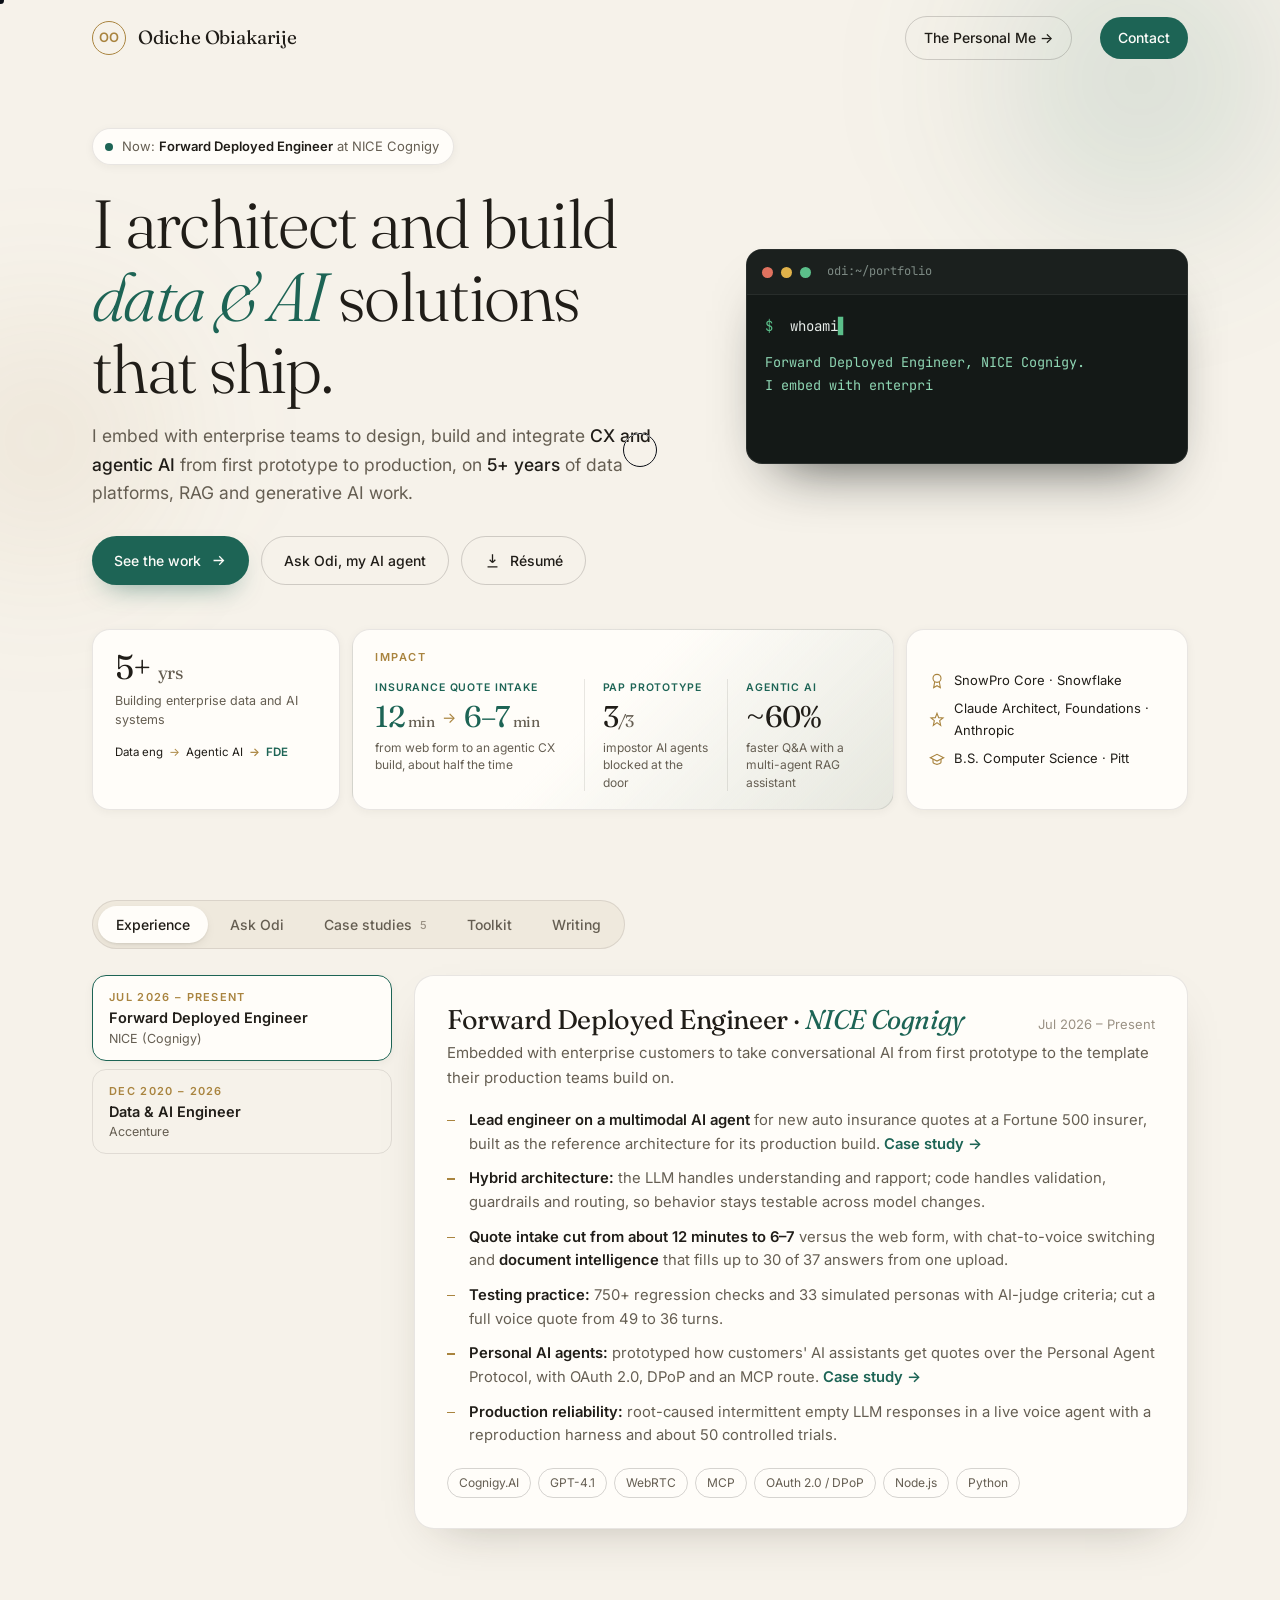
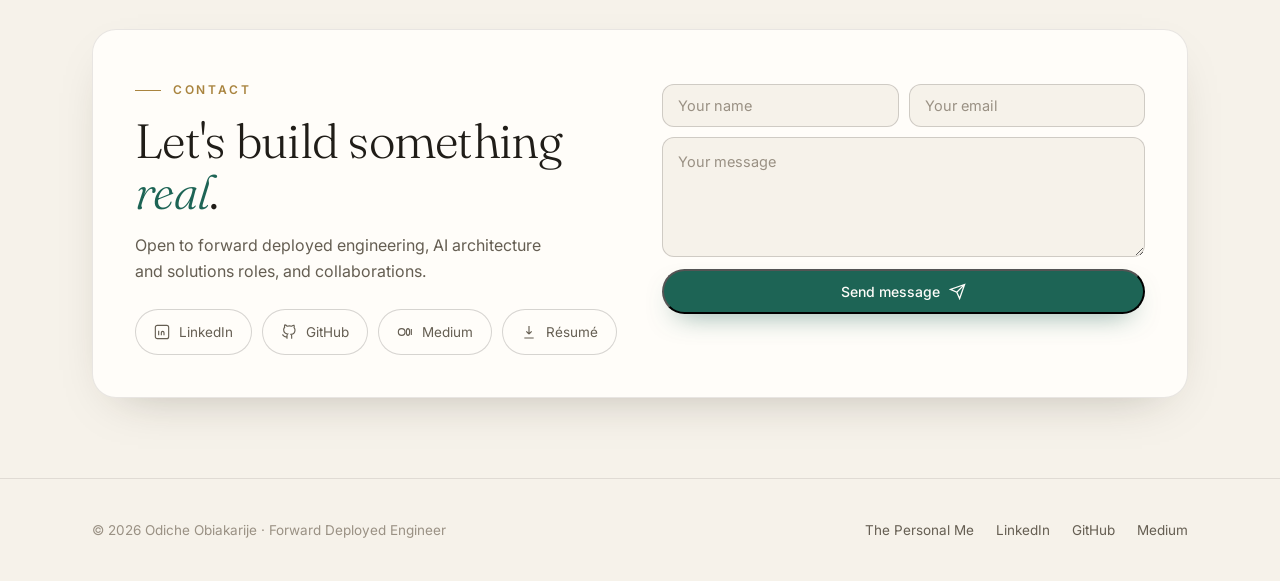
==== commit d719b8c5: "Lead the Impact tile with quote intake time Features quote intake cut from about 12 minutes on the w" ====
--- a/index.html
+++ b/index.html
@@ -67,7 +67,7 @@
 .yrs .path span:last-child{color:var(--accent);font-weight:600}.yrs abbr{text-decoration:none}
 .tile.impact{background:linear-gradient(135deg,var(--surface) 0%,var(--surface) 45%,rgba(29,100,85,.07) 100%);padding:18px 22px}
 .tk{font-size:11px;letter-spacing:.14em;text-transform:uppercase;color:var(--gold);font-weight:600;margin-bottom:12px}
-.stats{display:grid;grid-template-columns:repeat(3,1fr)}
+.stats{display:grid;grid-template-columns:1.45fr 1fr 1fr}
 .stat{display:flex;flex-direction:column;padding:0 18px}
 .stat:first-child{padding-left:0}
 .stat+.stat{border-left:1px solid var(--line)}
@@ -75,6 +75,10 @@
 .stat .n{font-family:'Fraunces',serif;font-size:30px;line-height:1;color:var(--ink);letter-spacing:-.02em}
 .stat .n small{font-size:17px;color:var(--muted)}
 .stat .n .arr{font-family:'Inter',sans-serif;font-size:20px;color:var(--gold);margin:0 6px;vertical-align:4px}
+.stat.feat{position:relative}
+.stat.feat .n{color:var(--accent);white-space:nowrap}
+.stat.feat .n small{margin-left:3px;font-size:15px}
+.stat.feat .n .arr{margin:0 8px}
 a.stat{color:inherit;text-decoration:none;transition:opacity .25s}a.stat:hover .l{color:var(--ink)}a.stat:hover .c{text-decoration:underline}
 .stat .l{font-size:12px;color:var(--muted);margin-top:7px;line-height:1.45}
 .tile.creds{display:flex;flex-direction:column;justify-content:center;gap:7px}
@@ -245,7 +249,9 @@
   .stat+.stat{border-left:0;border-top:1px solid var(--line)}
   .stat:last-child{padding-bottom:2px}
   .stat .n{grid-row:1/3;grid-column:1;font-size:28px}
-  .stat .c{grid-column:2;margin:0}.stat .l{grid-column:2;margin-top:2px}}
+  .stat .c{grid-column:2;margin:0}.stat .l{grid-column:2;margin-top:2px}
+  .stat.feat{display:flex;flex-direction:column;align-items:flex-start;padding-top:4px}
+  .stat.feat .n{font-size:30px;margin:6px 0 2px;white-space:nowrap}}
 </style>
 <script type="application/ld+json">
 {
@@ -314,9 +320,9 @@
       <div class="tile impact">
         <div class="tk">Impact</div>
         <div class="stats">
+          <a class="stat feat" href="#case-quote"><span class="c">Insurance quote intake</span><span class="n">12<small>min</small><small class="arr">&rarr;</small>6&ndash;7<small>min</small></span><span class="l">from web form to an agentic CX build, about half the time</span></a>
           <a class="stat" href="#case-pap"><span class="c" title="Personal Agent Protocol">PAP prototype</span><span class="n">3<small>/3</small></span><span class="l">impostor AI agents blocked at the door</span></a>
           <div class="stat"><span class="c">Agentic AI</span><span class="n">~60%</span><span class="l">faster Q&amp;A with a multi-agent RAG assistant</span></div>
-          <div class="stat"><span class="c">Data quality</span><span class="n">40%</span><span class="l">fewer data integration errors</span></div>
         </div>
       </div>
       <div class="tile creds">
@@ -352,7 +358,7 @@
             <ul class="bullets">
               <li><b>Lead engineer on a multimodal AI agent</b> for new auto insurance quotes at a Fortune 500 insurer, built as the reference architecture for its production build. <a href="#case-quote">Case study &rarr;</a></li>
               <li><b>Hybrid architecture:</b> the LLM handles understanding and rapport; code handles validation, guardrails and routing, so behavior stays testable across model changes.</li>
-              <li><b>Chat to voice mid-conversation</b> with no lost context, and <b>document intelligence</b> that fills up to 30 of 37 answers from one upload.</li>
+              <li><b>Quote intake cut from about 12 minutes to 6–7</b> versus the web form, with chat-to-voice switching and <b>document intelligence</b> that fills up to 30 of 37 answers from one upload.</li>
               <li><b>Testing practice:</b> 750+ regression checks and 33 simulated personas with AI-judge criteria; cut a full voice quote from 49 to 36 turns.</li>
               <li><b>Personal AI agents:</b> prototyped how customers' AI assistants get quotes over the Personal Agent Protocol, with OAuth 2.0, DPoP and an MCP route. <a href="#case-pap">Case study &rarr;</a></li>
               <li><b>Production reliability:</b> root-caused intermittent empty LLM responses in a live voice agent with a reproduction harness and about 50 controlled trials.</li>
@@ -379,7 +385,7 @@
     <div class="panel" role="tabpanel" id="panel-cases" aria-labelledby="tab-cases" tabindex="0" hidden>
       <div class="md">
         <div class="picks" role="tablist" aria-label="Case studies" aria-orientation="vertical">
-          <button class="pick" role="tab" id="pick-case-quote" aria-controls="case-quote" aria-selected="true"><span class="k">Conversational AI</span><span class="t">Multimodal Insurance Quote Agent</span><span class="m">30 of 37 answers from one upload</span></button>
+          <button class="pick" role="tab" id="pick-case-quote" aria-controls="case-quote" aria-selected="true"><span class="k">Conversational AI</span><span class="t">Multimodal Insurance Quote Agent</span><span class="m">Quote intake: 12 → 6–7 min</span></button>
           <button class="pick" role="tab" id="pick-case-pap" aria-controls="case-pap" aria-selected="false" tabindex="-1"><span class="k">AI Agent Trust · Prototype</span><span class="t">Personal AI Agents over PAP</span><span class="m">3 of 3 impostors refused</span></button>
           <button class="pick" role="tab" id="pick-case-rag" aria-controls="case-rag" aria-selected="false" tabindex="-1"><span class="k">Agentic AI</span><span class="t">Multi-Agent Rebate Q&amp;A Assistant</span><span class="m">~60% faster Q&amp;A</span></button>
           <button class="pick" role="tab" id="pick-case-automation" aria-controls="case-automation" aria-selected="false" tabindex="-1"><span class="k">Enterprise Automation</span><span class="t">Metadata Quality Agents</span><span class="m">40% fewer integration errors</span></button>
@@ -391,7 +397,7 @@
             <div class="case-cols">
               <div><h5>Problem</h5><p>A Fortune 500 insurer wanted a new auto quote customers could start in chat, finish by voice and complete with a document instead of a form, built well enough to become its production template.</p></div>
               <div><h5>Approach</h5><p>A hybrid agent on NICE Cognigy with GPT-4.1: the model handles conversation, while a versioned rules layer (79 fields) handles validation, guardrails and routing. Chat and browser voice share one session; uploads are read by vision; prefill, VIN and rating plug in as subflows.</p></div>
-              <div><h5>Impact</h5><p>Customers answer only what's missing, switch channels freely, and the build ships with its own regression suite.</p><div class="case-metrics"><span>30 of 37 answers from one upload</span><span>Voice: 49 → 36 turns</span><span>750+ regression checks</span></div></div>
+              <div><h5>Impact</h5><p>Customers answer only what's missing, switch channels freely, and the build ships with its own regression suite.</p><div class="case-metrics"><span>Quote intake: 12 → 6–7 min</span><span>30 of 37 answers from one upload</span><span>750+ regression checks</span></div></div>
             </div>
             <div class="arch-wrap">
               <svg class="arch" viewBox="0 0 940 340" role="img" aria-label="Quote agent architecture: customer on chat or browser voice, an AI agent, a deterministic layer of rules and checks with document reading and integrations, then the quote and an advisor handoff">
@@ -660,7 +666,7 @@
     {q:'whoami',a:'Forward Deployed Engineer, NICE Cognigy.\nI embed with enterprise teams and ship AI agents.'},
     {q:'what are you building?',a:'A multimodal insurance quote agent: chat, voice\nand documents in one conversation.'},
     {q:'stack?',a:'Cognigy · GPT-4.1 · LangGraph · MCP · Python ·\nNode.js · Snowflake · Kafka'},
-    {q:'impact?',a:'30/37 answers from one upload · ~60% faster Q&A ·\n40% fewer data integration errors'}
+    {q:'impact?',a:'Quote intake 12 → 6-7 min · ~60% faster Q&A ·\nimpostor AI agents blocked over PAP'}
   ];
   var tq=document.getElementById('tq'),ta=document.getElementById('ta');if(!tq)return;
   if(matchMedia('(prefers-reduced-motion:reduce)').matches){tq.textContent=qs[0].q;ta.textContent=qs[0].a;return;}
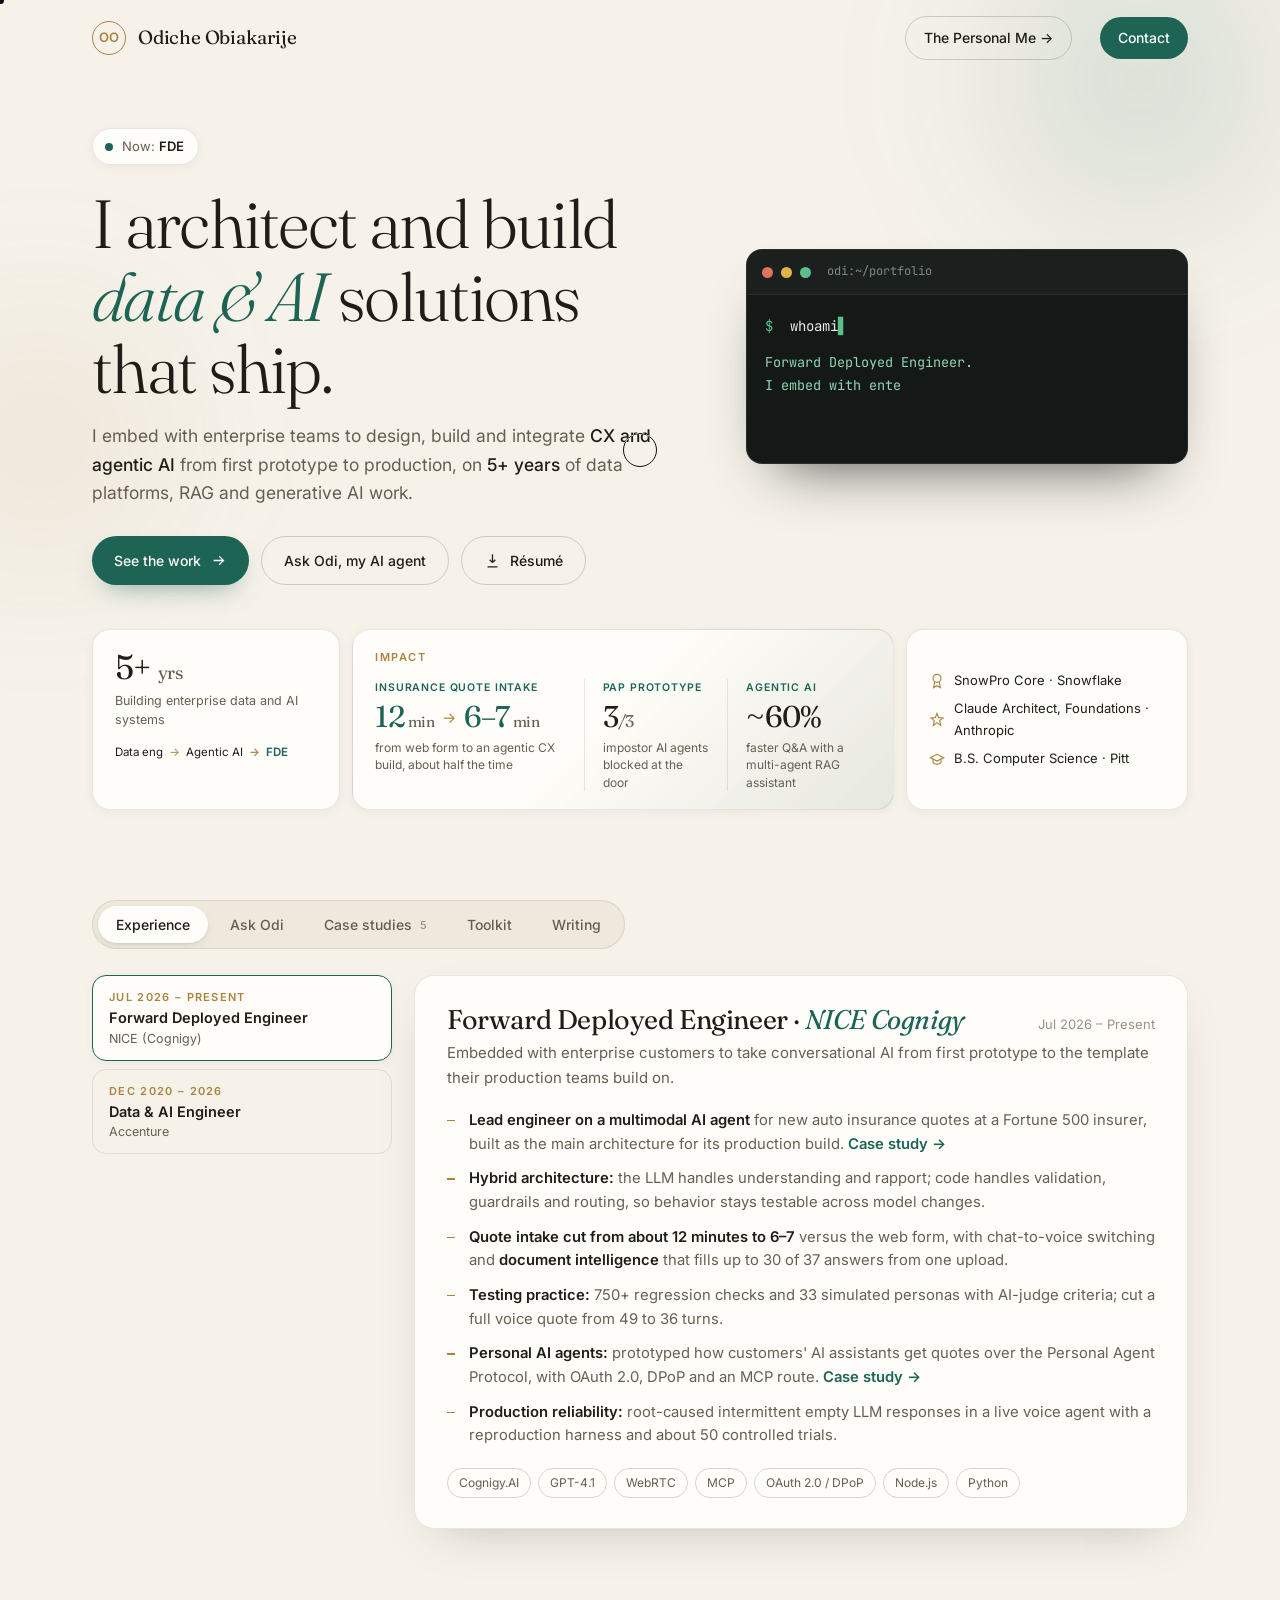
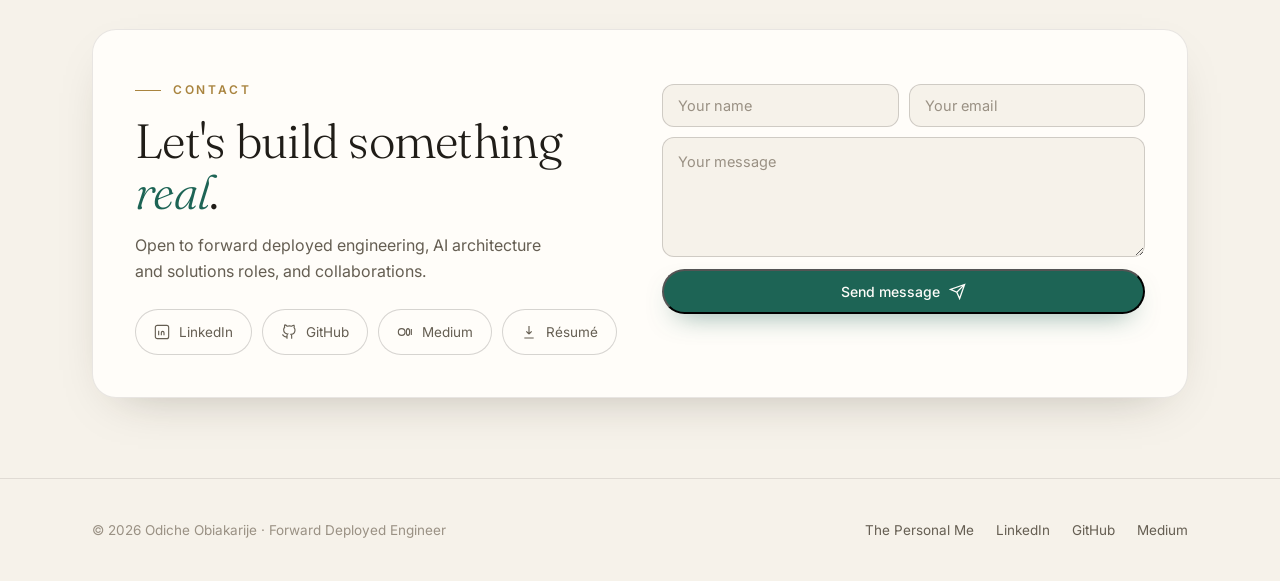
==== commit 864cc694: "Shorten the hero chip and reword the lead NICE bullet The hero chip now reads "Now: FDE" with no com" ====
--- a/index.html
+++ b/index.html
@@ -28,6 +28,7 @@
 .chip-now{display:inline-flex;align-items:center;gap:9px;font-size:13px;color:var(--muted);background:var(--surface);border:1px solid var(--line);border-radius:999px;padding:7px 14px 7px 12px;box-shadow:var(--shadow-sm)}
 .chip-now i{flex-shrink:0;width:8px;height:8px;border-radius:50%;background:var(--accent);box-shadow:0 0 0 0 rgba(29,100,85,.5);animation:ping 2.4s infinite}
 .chip-now b{color:var(--ink);font-weight:600}
+.chip-now abbr{text-decoration:none}
 @keyframes ping{0%{box-shadow:0 0 0 0 rgba(29,100,85,.45)}70%{box-shadow:0 0 0 9px rgba(29,100,85,0)}100%{box-shadow:0 0 0 0 rgba(29,100,85,0)}}
 .nav-links .nav-cta{padding:9px 18px;border-radius:999px;background:var(--accent);color:#fdfcf9!important}
 .nav-links .nav-cta:hover{background:var(--accent-2)}
@@ -294,7 +295,7 @@
   <div class="wrap">
     <div class="hero-grid">
       <div>
-        <span class="chip-now"><i></i><span>Now: <b>Forward Deployed Engineer</b> at NICE Cognigy</span></span>
+        <span class="chip-now"><i></i><span>Now: <b><abbr title="Forward Deployed Engineer">FDE</abbr></b></span></span>
         <h1>I architect and build <em>data &amp; AI</em> solutions that ship.</h1>
         <p class="hero-lede">I embed with enterprise teams to design, build and integrate <b>CX and agentic AI</b> from first prototype to production, on <b>5+ years</b> of data platforms, RAG and generative AI work.</p>
         <div class="hero-cta">
@@ -356,7 +357,7 @@
             <div class="role-top"><h3>Forward Deployed Engineer · <span>NICE Cognigy</span></h3><span class="role-date">Jul 2026 – Present</span></div>
             <p class="role-sum">Embedded with enterprise customers to take conversational AI from first prototype to the template their production teams build on.</p>
             <ul class="bullets">
-              <li><b>Lead engineer on a multimodal AI agent</b> for new auto insurance quotes at a Fortune 500 insurer, built as the reference architecture for its production build. <a href="#case-quote">Case study &rarr;</a></li>
+              <li><b>Lead engineer on a multimodal AI agent</b> for new auto insurance quotes at a Fortune 500 insurer, built as the main architecture for its production build. <a href="#case-quote">Case study &rarr;</a></li>
               <li><b>Hybrid architecture:</b> the LLM handles understanding and rapport; code handles validation, guardrails and routing, so behavior stays testable across model changes.</li>
               <li><b>Quote intake cut from about 12 minutes to 6–7</b> versus the web form, with chat-to-voice switching and <b>document intelligence</b> that fills up to 30 of 37 answers from one upload.</li>
               <li><b>Testing practice:</b> 750+ regression checks and 33 simulated personas with AI-judge criteria; cut a full voice quote from 49 to 36 turns.</li>
@@ -663,7 +664,7 @@
 /* living terminal */
 (function(){
   var qs=[
-    {q:'whoami',a:'Forward Deployed Engineer, NICE Cognigy.\nI embed with enterprise teams and ship AI agents.'},
+    {q:'whoami',a:'Forward Deployed Engineer.\nI embed with enterprise teams and ship AI agents.'},
     {q:'what are you building?',a:'A multimodal insurance quote agent: chat, voice\nand documents in one conversation.'},
     {q:'stack?',a:'Cognigy · GPT-4.1 · LangGraph · MCP · Python ·\nNode.js · Snowflake · Kafka'},
     {q:'impact?',a:'Quote intake 12 → 6-7 min · ~60% faster Q&A ·\nimpostor AI agents blocked over PAP'}
